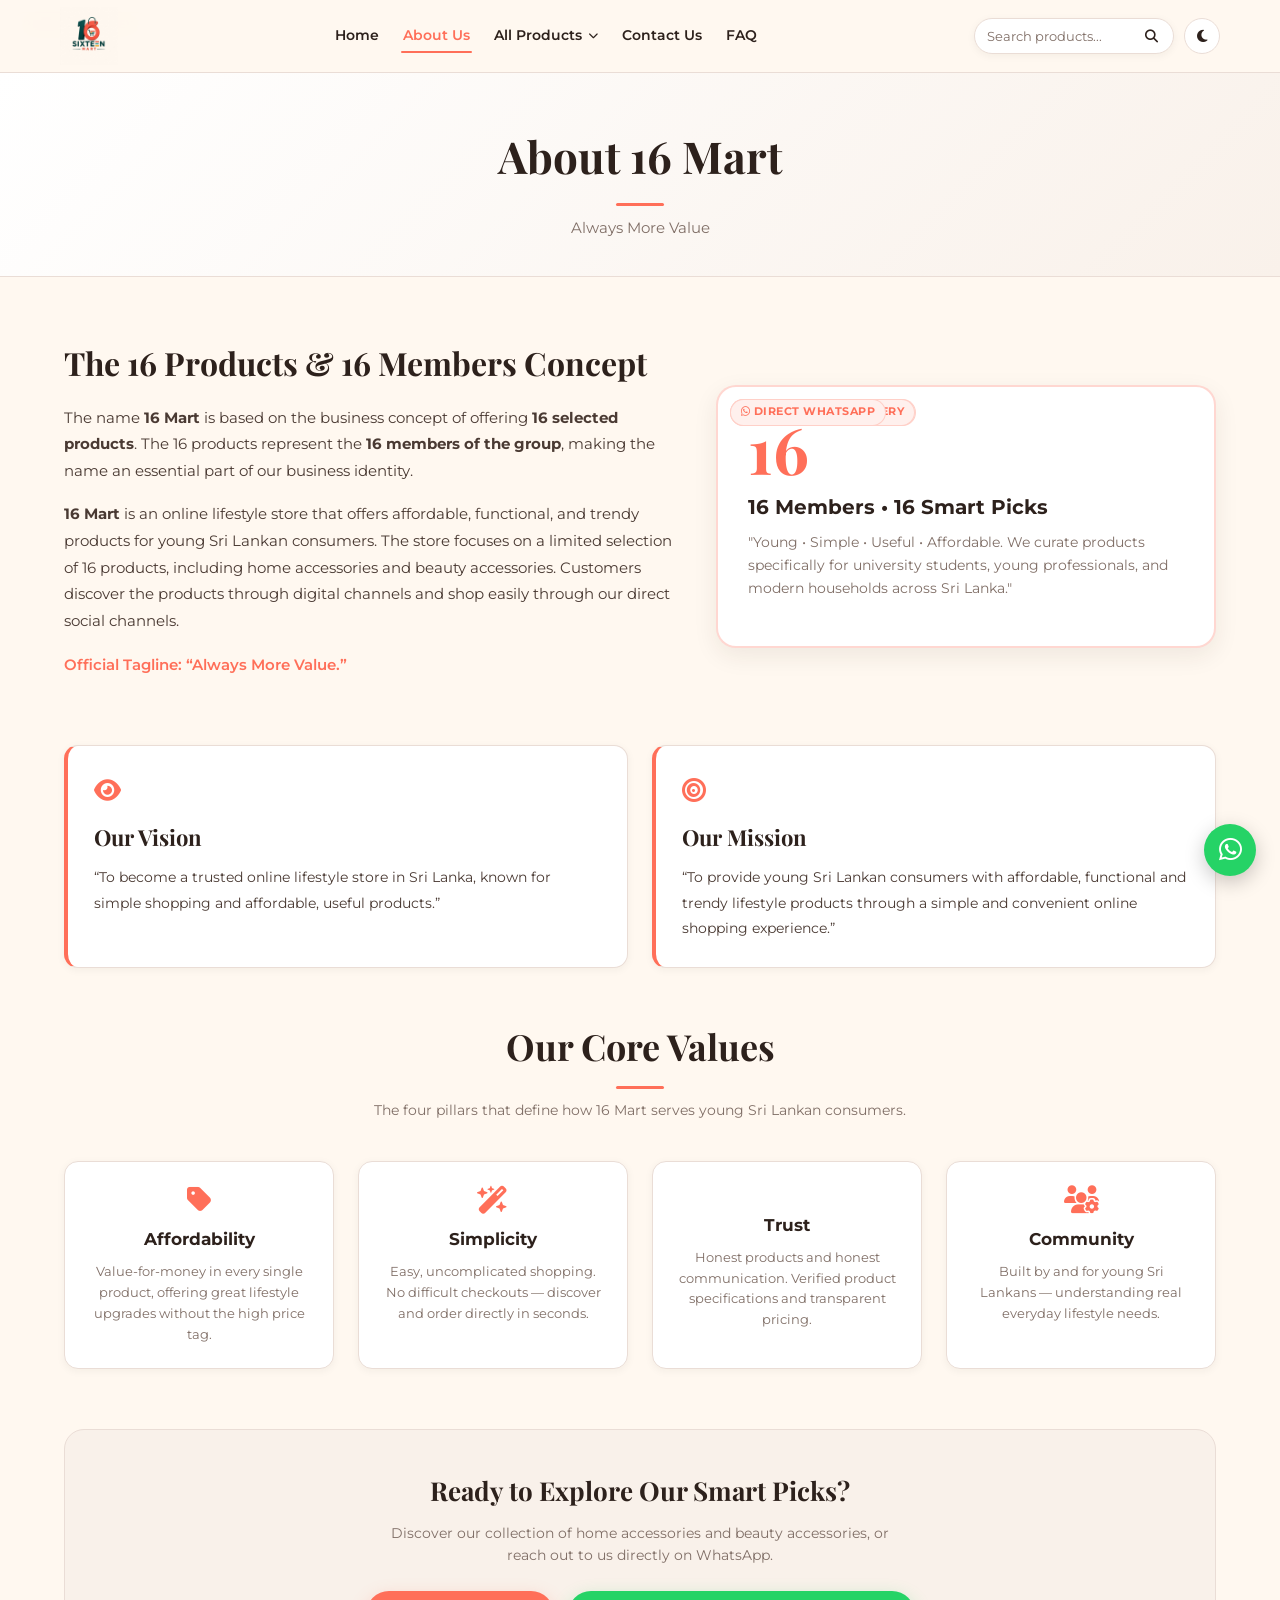
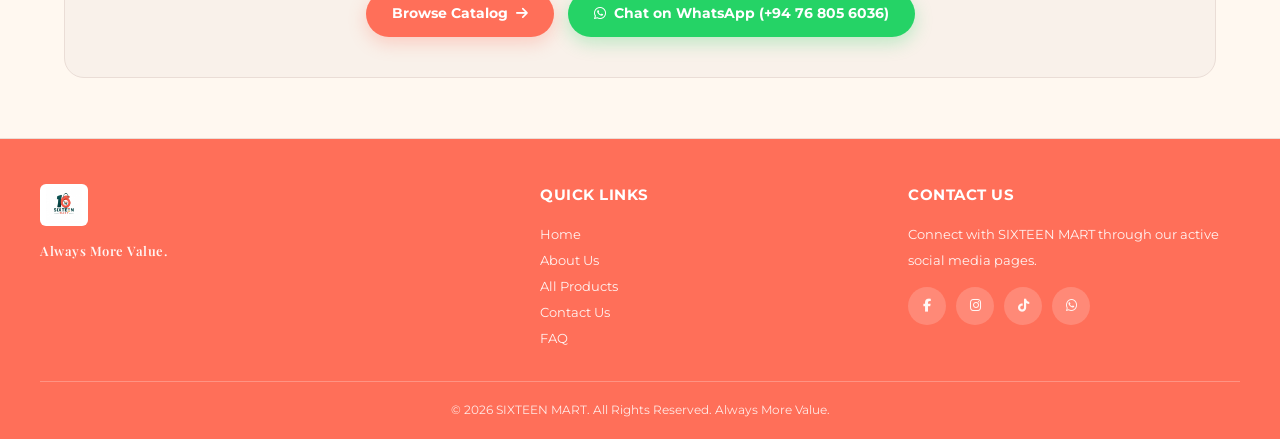
==== about.html @ d2ed4a70 "Add files via upload" ====
<!DOCTYPE html>
<html lang="en">

<head>
    <meta charset="UTF-8">
    <meta name="viewport" content="width=device-width, initial-scale=1.0, viewport-fit=cover">
    <title>About Us — SIXTEEN MART | Always More Value</title>
    <meta name="description" content="16 Mart is based on offering 16 selected products representing the 16 members of our group. Discover our vision, mission, and core values.">

    <!-- Anti-FOUC Theme Pre-loader: Strictly Defaults to Daylight (Light) Theme -->
    <script>
        (function() {
            var saved = localStorage.getItem('sixteen_mart_theme');
            if (saved === 'dark') {
                document.documentElement.setAttribute('data-theme', 'dark');
            } else {
                document.documentElement.setAttribute('data-theme', 'light');
            }
        })();
    </script>

    <!-- Google Fonts -->
    <link rel="preconnect" href="https://fonts.googleapis.com">
    <link rel="preconnect" href="https://fonts.gstatic.com" crossorigin>
    <link href="https://fonts.googleapis.com/css2?family=Montserrat:wght@400;500;600;700;800&family=Playfair+Display:wght@600;700&family=Poppins:wght@400;500;600;700&display=swap" rel="stylesheet">

    <!-- Font Awesome Icons -->
    <link rel="stylesheet" href="https://cdnjs.cloudflare.com/ajax/libs/font-awesome/6.5.2/css/all.min.css">

    <!-- Modular Stylesheet -->
    <link rel="stylesheet" href="css/styles.css">
</head>

<body>

    <!-- =========================================================
         HEADER & COMPACT NAVIGATION BAR
    ========================================================= -->
    <header>
        <div class="header-container">
            <!-- Brand Logo -->
            <a href="index.html" class="logo-link" aria-label="SIXTEEN MART Home">
                <img src="images/logo.jpeg" alt="SIXTEEN MART Logo" class="logo">
            </a>

            <!-- Mobile Menu Toggle Button -->
            <button class="mobile-menu-btn" id="mobileMenuBtn" aria-label="Open navigation menu" aria-expanded="false" aria-controls="mainNav">
                <i class="fa-solid fa-bars"></i>
            </button>

            <!-- Navigation Links -->
            <nav id="mainNav" aria-label="Main Navigation">
                <a href="index.html" class="nav-link">Home</a>
                <a href="about.html" class="nav-link active" aria-current="page">About Us</a>

                <!-- All Products Dropdown Menu -->
                <div class="dropdown" id="productsDropdown">
                    <a href="products.html" class="nav-link dropdown-toggle" aria-expanded="false" aria-haspopup="true">
                        All Products
                        <span class="dropdown-arrow"><i class="fa-solid fa-chevron-down"></i></span>
                    </a>
                    <div class="dropdown-menu" role="menu">
                        <!-- Home Accessories Submenu -->
                        <div class="category-dropdown" id="homeDropdown">
                            <a href="products.html?category=home" role="menuitem">
                                <span>Home Accessories</span>
                                <span class="category-arrow"><i class="fa-solid fa-chevron-right"></i></span>
                            </a>
                            <div class="product-submenu" role="menu">
                                <a href="products.html?search=Milk+Frother" role="menuitem">Electric Handheld Milk Frother</a>
                                <a href="products.html?search=Thermal+Printer" role="menuitem">Mini Portable Pocket Thermal Printer</a>
                                <a href="products.html?search=Juice+Blender" role="menuitem">Portable Rechargeable Juice Blender</a>
                                <a href="products.html?search=Aroma+Diffuser" role="menuitem">Ultrasonic Aroma Diffuser</a>
                            </div>
                        </div>

                        <!-- Beauty Accessories Submenu -->
                        <div class="category-dropdown" id="beautyDropdown">
                            <a href="products.html?category=beauty" role="menuitem">
                                <span>Beauty Accessories</span>
                                <span class="category-arrow"><i class="fa-solid fa-chevron-right"></i></span>
                            </a>
                            <div class="product-submenu" role="menu">
                                <a href="products.html?search=Hot+Air+Styler" role="menuitem">5-in-1 Hot Air Styler</a>
                                <a href="products.html?search=Jade+Roller" role="menuitem">Jade Roller & Gua Sha Set</a>
                                <a href="products.html?search=Spa+Gel+Socks" role="menuitem">Moisturizing Pink Spa Gel Socks</a>
                                <a href="products.html?search=Face+Vacuum" role="menuitem">Face Vacuum Pore Cleanser</a>
                                <a href="products.html?search=Derma+Roller" role="menuitem">Derma Roller Micro-Needle</a>
                            </div>
                        </div>
                    </div>
                </div>

                <a href="contact.html" class="nav-link">Contact Us</a>
                <a href="faq.html" class="nav-link">FAQ</a>
            </nav>

            <!-- Header Actions: Search & Day/Night Theme Switcher -->
            <div class="header-actions">
                <div class="search-box" role="search">
                    <input type="text" id="globalSearchInput" placeholder="Search products..." autocomplete="off" aria-label="Search products">
                    <button type="button" class="search-btn" aria-label="Submit search">
                        <i class="fa-solid fa-magnifying-glass"></i>
                    </button>
                </div>

                <button type="button" class="theme-toggle-btn" id="themeToggle" aria-label="Switch theme" title="Toggle Light / Dark mode">
                    <i class="fa-solid fa-moon"></i>
                </button>
            </div>
        </div>
    </header>

    <main>
        <!-- =========================================================
             PAGE HERO
        ========================================================= -->
        <section class="page-hero">
            <h1>About 16 Mart</h1>
            <p>Always More Value</p>
        </section>

        <!-- =========================================================
             BRAND OVERVIEW (FROM BRAND GUIDELINES)
        ========================================================= -->
        <section class="section">
            <div class="about-story-section">
                <div class="about-story-text">
                    <span class="product-badge" style="margin-bottom: 12px; display: inline-block;">Brand Overview</span>
                    <h2>The 16 Products & 16 Members Concept</h2>
                    <p>
                        The name <strong>16 Mart</strong> is based on the business concept of offering <strong>16 selected products</strong>. The 16 products represent the <strong>16 members of the group</strong>, making the name an essential part of our business identity.
                    </p>
                    <p>
                        <strong>16 Mart</strong> is an online lifestyle store that offers affordable, functional, and trendy products for young Sri Lankan consumers. The store focuses on a limited selection of 16 products, including home accessories and beauty accessories. Customers discover the products through digital channels and shop easily through our direct social channels.
                    </p>
                    <p style="font-size: 15px; font-weight: 600; color: var(--coral);">
                        Official Tagline: “Always More Value.”
                    </p>
                </div>

                <div class="about-story-card">
                    <div class="about-number-badge">16</div>
                    <h3 style="font-size: 20px; color: var(--dark-brown); margin-bottom: 8px;">16 Members • 16 Smart Picks</h3>
                    <p style="font-size: 13.5px; color: var(--muted); line-height: 1.7; margin-bottom: 16px;">
                        "Young • Simple • Useful • Affordable. We curate products specifically for university students, young professionals, and modern households across Sri Lanka."
                    </p>
                    <div style="display: flex; gap: 10px; flex-wrap: wrap;">
                        <span class="product-badge"><i class="fa-solid fa-check"></i> 16 Selected Products</span>
                        <span class="product-badge"><i class="fa-solid fa-truck-fast"></i> Islandwide Delivery</span>
                        <span class="product-badge"><i class="fa-brands fa-whatsapp"></i> Direct WhatsApp</span>
                    </div>
                </div>
            </div>

            <!-- =========================================================
                 VISION & MISSION (VERBATIM FROM BRAND GUIDELINES)
            ========================================================= -->
            <div style="display: grid; grid-template-columns: 1fr 1fr; gap: 24px; margin: 40px 0;">
                <div style="background: var(--white); border: 1px solid var(--border); border-left: 4px solid var(--coral); border-radius: var(--radius-md); padding: 26px; box-shadow: var(--shadow-sm);">
                    <div style="font-size: 24px; color: var(--coral); margin-bottom: 10px;"><i class="fa-solid fa-eye"></i></div>
                    <h3 style="font-family: 'Playfair Display', serif; font-size: 22px; color: var(--dark-brown); margin-bottom: 10px;">Our Vision</h3>
                    <p style="font-size: 14px; line-height: 1.8; color: var(--text);">
                        “To become a trusted online lifestyle store in Sri Lanka, known for simple shopping and affordable, useful products.”
                    </p>
                </div>

                <div style="background: var(--white); border: 1px solid var(--border); border-left: 4px solid var(--coral); border-radius: var(--radius-md); padding: 26px; box-shadow: var(--shadow-sm);">
                    <div style="font-size: 24px; color: var(--coral); margin-bottom: 10px;"><i class="fa-solid fa-bullseye"></i></div>
                    <h3 style="font-family: 'Playfair Display', serif; font-size: 22px; color: var(--dark-brown); margin-bottom: 10px;">Our Mission</h3>
                    <p style="font-size: 14px; line-height: 1.8; color: var(--text);">
                        “To provide young Sri Lankan consumers with affordable, functional and trendy lifestyle products through a simple and convenient online shopping experience.”
                    </p>
                </div>
            </div>

            <!-- =========================================================
                 CORE VALUES (EXACT 4 CORE VALUES FROM BRAND GUIDELINES)
            ========================================================= -->
            <div class="section-title" style="margin-top: 50px;">
                <h2>Our Core Values</h2>
                <p>The four pillars that define how 16 Mart serves young Sri Lankan consumers.</p>
            </div>

            <div class="about-values-grid" style="grid-template-columns: repeat(4, 1fr);">
                <!-- Core Value 1: Affordability -->
                <div class="about-value-card">
                    <i class="fa-solid fa-tag"></i>
                    <h3>Affordability</h3>
                    <p>Value-for-money in every single product, offering great lifestyle upgrades without the high price tag.</p>
                </div>

                <!-- Core Value 2: Simplicity -->
                <div class="about-value-card">
                    <i class="fa-solid fa-wand-magic-sparkles"></i>
                    <h3>Simplicity</h3>
                    <p>Easy, uncomplicated shopping. No difficult checkouts — discover and order directly in seconds.</p>
                </div>

                <!-- Core Value 3: Trust -->
                <div class="about-value-card">
                    <i class="fa-solid fa-shield-check"></i>
                    <h3>Trust</h3>
                    <p>Honest products and honest communication. Verified product specifications and transparent pricing.</p>
                </div>

                <!-- Core Value 4: Community -->
                <div class="about-value-card">
                    <i class="fa-solid fa-users-gear"></i>
                    <h3>Community</h3>
                    <p>Built by and for young Sri Lankans — understanding real everyday lifestyle needs.</p>
                </div>
            </div>

            <!-- CTA Box -->
            <div style="text-align: center; margin-top: 60px; padding: 40px 24px; background: var(--surface-alt); border: 1px solid var(--border); border-radius: var(--radius-lg);">
                <h3 style="font-family: 'Playfair Display', serif; font-size: 26px; color: var(--dark-brown); margin-bottom: 10px;">Ready to Explore Our Smart Picks?</h3>
                <p style="color: var(--muted); font-size: 14px; max-width: 520px; margin: 0 auto 24px;">Discover our collection of home accessories and beauty accessories, or reach out to us directly on WhatsApp.</p>
                <div style="display: flex; gap: 14px; justify-content: center; flex-wrap: wrap;">
                    <a href="products.html" class="btn">
                        <span>Browse Catalog</span>
                        <i class="fa-solid fa-arrow-right"></i>
                    </a>
                    <a href="https://wa.me/94768056036?text=Hi%20SIXTEEN%20MART,%20I%20would%20like%20to%20know%20more%20about%20your%20store." class="btn btn-whatsapp" target="_blank" rel="noopener noreferrer">
                        <i class="fa-brands fa-whatsapp"></i>
                        <span>Chat on WhatsApp (+94 76 805 6036)</span>
                    </a>
                </div>
            </div>
        </section>
    </main>

    <!-- =========================================================
         FOOTER
    ========================================================= -->
    <footer>
        <div class="footer-container">
            <!-- Brand Column -->
            <div class="footer-column">
                <img src="images/logo.jpeg" alt="SIXTEEN MART Logo" class="footer-logo">
                <p class="footer-tagline">Always More Value.</p>
            </div>

            <!-- Quick Links Column -->
            <div class="footer-column">
                <h3>Quick Links</h3>
                <p><a href="index.html">Home</a></p>
                <p><a href="about.html">About Us</a></p>
                <p><a href="products.html">All Products</a></p>
                <p><a href="contact.html">Contact Us</a></p>
                <p><a href="faq.html">FAQ</a></p>
            </div>

            <!-- Contact & Social Column -->
            <div class="footer-column">
                <h3>Contact Us</h3>
                <p class="contact-description">Connect with SIXTEEN MART through our active social media pages.</p>
                <div class="social-links">
                    <a href="https://www.facebook.com/share/1FCNRuqKVa/?mibextid=wwXIfr" class="social-link facebook" target="_blank" rel="noopener noreferrer" aria-label="Facebook" title="Facebook">
                        <i class="fa-brands fa-facebook-f"></i>
                    </a>
                    <a href="https://www.instagram.com/_16.mart_onlinestore?stkn=MWQ0cXRsaTF0YXIxNw==" class="social-link instagram" target="_blank" rel="noopener noreferrer" aria-label="Instagram" title="Instagram">
                        <i class="fa-brands fa-instagram"></i>
                    </a>
                    <a href="https://www.tiktok.com/@sixteenmart1?_r=1&_t=ZS-99h4W7jognR" class="social-link tiktok" target="_blank" rel="noopener noreferrer" aria-label="TikTok" title="TikTok">
                        <i class="fa-brands fa-tiktok"></i>
                    </a>
                    <a href="https://wa.me/94768056036?text=Hi%20SIXTEEN%20MART,%20I%20have%20an%20inquiry." class="social-link whatsapp" target="_blank" rel="noopener noreferrer" aria-label="WhatsApp (+94 76 805 6036)" title="WhatsApp">
                        <i class="fa-brands fa-whatsapp"></i>
                    </a>
                </div>
            </div>
        </div>

        <div class="footer-bottom">
            &copy; 2026 SIXTEEN MART. All Rights Reserved. Always More Value.
        </div>
    </footer>

    <!-- Floating WhatsApp Action Button -->
    <a href="https://wa.me/94768056036?text=Hi%20SIXTEEN%20MART,%20I%20have%20a%20question." class="whatsapp-float" target="_blank" rel="noopener noreferrer" aria-label="Chat on WhatsApp (+94 76 805 6036)" title="Chat on WhatsApp">
        <i class="fa-brands fa-whatsapp"></i>
    </a>

    <!-- JavaScript Dependencies -->
    <script src="js/theme.js"></script>
    <script src="js/products-data.js"></script>
    <script src="js/modal.js"></script>
    <script src="js/main.js"></script>
</body>

</html>
---- css/styles.css ----
/* =========================================================
   SIXTEEN MART — Modern E-Commerce Stylesheet
   Color Palette: Coral (#FF6F59), Warm Ivory (#FFF8F0), Dark Brown (#2D211C)
   Typography: Montserrat, Playfair Display, Poppins
========================================================= */

/* =========================================================
   CSS VARIABLES & THEMES (ORIGINAL 16 MART PALETTE)
   Coral #FF6F59 • Warm Ivory #FFF8F0 • Dark Brown #2D211C
========================================================= */
:root {
    --coral: #FF6F59;
    --coral-hover: #ef5c47;
    --coral-active: #d94b37;
    --coral-subtle: rgba(255, 111, 89, 0.12);
    --soft-coral: #FFE2DB;
    --warm-ivory: #FFF8F0;
    --dark-brown: #2D211C;
    --text: #4A3A33;
    --muted: #806F67;
    --white: #FFFFFF;
    --border: #EADDD6;
    --card-bg: #FFFFFF;
    --card-border: rgba(255, 111, 89, 0.28);
    --card-hover-border: rgba(255, 111, 89, 0.65);
    --header-bg: rgba(255, 248, 240, 0.97);
    --footer-bg: #FF6F59;
    --footer-text: #FFFFFF;
    --surface-alt: #F9F1EA;
    --shadow-sm: 0 2px 8px rgba(45, 33, 28, 0.05);
    --shadow-md: 0 8px 24px rgba(45, 33, 28, 0.08);
    --shadow-lg: 0 16px 36px rgba(45, 33, 28, 0.13);
    --modal-overlay: rgba(25, 18, 15, 0.68);
    --modal-bg: #FFFDFB;
    --badge-bg: #FFF0ED;
    --star-gold: #FFA41C;
    --success: #25D366;
    --radius-sm: 8px;
    --radius-md: 14px;
    --radius-lg: 20px;
    --radius-full: 9999px;
    --header-height: 72px;
    --transition: all 0.25s cubic-bezier(0.16, 1, 0.3, 1);
}

[data-theme="dark"] {
    --warm-ivory: #16110E;
    --dark-brown: #F6EDE8;
    --text: #D8CCC5;
    --muted: #A3938B;
    --soft-coral: #361F1A;
    --coral-subtle: rgba(255, 111, 89, 0.18);
    --white: #221A16;
    --border: #3A2C25;
    --card-bg: #1F1713;
    --card-border: rgba(255, 111, 89, 0.3);
    --card-hover-border: rgba(255, 111, 89, 0.7);
    --header-bg: rgba(22, 17, 14, 0.97);
    --footer-bg: #1C130F;
    --footer-text: #F6EDE8;
    --surface-alt: #291E19;
    --shadow-sm: 0 2px 8px rgba(0, 0, 0, 0.35);
    --shadow-md: 0 8px 24px rgba(0, 0, 0, 0.45);
    --shadow-lg: 0 16px 36px rgba(0, 0, 0, 0.6);
    --modal-overlay: rgba(0, 0, 0, 0.82);
    --modal-bg: #201713;
    --badge-bg: #38211B;
}

/* =========================================================
   RESET & BASE STYLES
========================================================= */
* {
    margin: 0;
    padding: 0;
    box-sizing: border-box;
}

html {
    scroll-behavior: smooth;
    scroll-padding-top: 75px;
}

body {
    font-family: 'Montserrat', -apple-system, BlinkMacSystemFont, 'Segoe UI', Roboto, sans-serif;
    background: var(--warm-ivory);
    color: var(--text);
    overflow-x: hidden;
    width: 100%;
    min-height: 100vh;
    display: flex;
    flex-direction: column;
    transition: background-color 0.3s ease, color 0.3s ease;
    line-height: 1.6;
}

main {
    flex: 1 0 auto;
}

button, input, select, textarea {
    font-family: inherit;
    color: inherit;
}

img {
    max-width: 100%;
    height: auto;
    display: block;
}

a, button {
    -webkit-tap-highlight-color: transparent;
}

a {
    color: inherit;
    text-decoration: none;
}

/* =========================================================
   HEADER & NAVIGATION (COMPACT & PROPORTIONAL)
========================================================= */
header {
    position: sticky;
    top: 0;
    z-index: 1000;
    background: var(--header-bg);
    border-bottom: 1px solid var(--border);
    backdrop-filter: blur(12px);
    -webkit-backdrop-filter: blur(12px);
    transition: background-color 0.3s ease, border-color 0.3s ease, box-shadow 0.3s ease;
}

header.scrolled {
    box-shadow: var(--shadow-sm);
}

.header-container {
    max-width: 1200px;
    margin: 0 auto;
    min-height: var(--header-height);
    padding: 6px 20px;
    display: flex;
    align-items: center;
    justify-content: space-between;
    gap: 18px;
}

/* Brand Logo (Proportionally Resized) */
.logo-link {
    display: flex;
    align-items: center;
    flex-shrink: 0;
    text-decoration: none;
}

.logo {
    height: 58px;
    width: auto;
    max-width: 165px;
    max-height: 58px;
    display: block;
    object-fit: contain;
    object-position: left center;
    cursor: pointer;
    background: transparent;
    mix-blend-mode: multiply;
    transition: transform 0.2s ease, opacity 0.2s ease;
}

[data-theme="dark"] .logo {
    mix-blend-mode: normal;
    background: #FFFFFF;
    padding: 3px 6px;
    border-radius: 8px;
    box-shadow: 0 0 12px rgba(255, 255, 255, 0.15);
}

.logo-link:hover .logo {
    transform: scale(1.03);
}

/* Main Navigation */
nav {
    display: flex;
    align-items: center;
    justify-content: center;
    gap: 20px;
}

.nav-link {
    text-decoration: none;
    color: var(--dark-brown);
    font-size: 13.5px;
    font-weight: 600;
    cursor: pointer;
    transition: color 0.2s ease;
    white-space: nowrap;
    position: relative;
    padding: 6px 2px;
}

.nav-link:hover,
.nav-link.active {
    color: var(--coral);
}

.nav-link.active::after {
    content: "";
    position: absolute;
    bottom: 0;
    left: 0;
    width: 100%;
    height: 2px;
    background: var(--coral);
    border-radius: 2px;
}

/* Dropdown */
.dropdown {
    position: relative;
    display: flex;
    align-items: center;
}

.dropdown > .nav-link {
    display: flex;
    align-items: center;
    gap: 6px;
}

.dropdown-arrow {
    font-size: 10px;
    transition: transform 0.25s ease;
}

.dropdown:hover .dropdown-arrow,
.dropdown.open .dropdown-arrow {
    transform: rotate(180deg);
}

.dropdown-menu {
    position: absolute;
    top: calc(100% + 8px);
    left: 0;
    min-width: 230px;
    background: var(--white);
    border: 1px solid var(--border);
    border-radius: var(--radius-md);
    padding: 6px;
    box-shadow: var(--shadow-lg);
    opacity: 0;
    visibility: hidden;
    transform: translateY(6px);
    transition: all 0.22s ease;
    z-index: 1100;
}

.dropdown:hover .dropdown-menu,
.dropdown:focus-within .dropdown-menu {
    opacity: 1;
    visibility: visible;
    transform: translateY(0);
}

.category-dropdown {
    position: relative;
}

.category-dropdown > a {
    display: flex;
    align-items: center;
    justify-content: space-between;
    padding: 8px 12px;
    border-radius: var(--radius-sm);
    font-size: 13px;
    font-weight: 600;
    color: var(--dark-brown);
    transition: all 0.2s ease;
}

.category-dropdown > a:hover {
    background: var(--soft-coral);
    color: var(--coral);
}

.category-arrow {
    font-size: 9px;
    margin-left: 10px;
    transition: transform 0.25s ease;
}

.category-dropdown:hover .category-arrow {
    transform: translateX(3px);
}

.product-submenu {
    position: absolute;
    left: calc(100% + 6px);
    top: 0;
    min-width: 250px;
    background: var(--white);
    border: 1px solid var(--border);
    border-radius: var(--radius-md);
    padding: 6px;
    box-shadow: var(--shadow-lg);
    opacity: 0;
    visibility: hidden;
    transform: translateX(-4px);
    transition: all 0.2s ease;
    z-index: 1200;
}

.category-dropdown:hover .product-submenu {
    opacity: 1;
    visibility: visible;
    transform: translateX(0);
}

.product-submenu a {
    display: block;
    padding: 7px 10px;
    border-radius: var(--radius-sm);
    font-size: 12px;
    color: var(--dark-brown);
    line-height: 1.4;
    transition: all 0.2s ease;
}

.product-submenu a:hover {
    background: var(--soft-coral);
    color: var(--coral);
}

/* Header Right Actions (Search & Theme Toggle) */
.header-actions {
    display: flex;
    align-items: center;
    gap: 10px;
}

.search-box {
    width: 200px;
    height: 36px;
    display: flex;
    align-items: center;
    background: var(--white);
    border: 1px solid var(--border);
    border-radius: var(--radius-full);
    padding: 0 8px 0 12px;
    box-shadow: var(--shadow-sm);
    transition: border-color 0.2s, box-shadow 0.2s, width 0.25s ease;
}

.search-box:focus-within {
    border-color: var(--coral);
    box-shadow: 0 0 0 3px var(--coral-subtle);
    width: 230px;
}

.search-box input {
    width: 100%;
    min-width: 0;
    border: none;
    outline: none;
    background: transparent;
    font-size: 12.5px;
    color: var(--dark-brown);
}

.search-box input::placeholder {
    color: var(--muted);
}

.search-btn {
    width: 28px;
    height: 28px;
    flex-shrink: 0;
    border: none;
    background: transparent;
    cursor: pointer;
    font-size: 13px;
    display: flex;
    align-items: center;
    justify-content: center;
    color: var(--dark-brown);
    border-radius: 50%;
    transition: background 0.2s ease, color 0.2s ease;
}

.search-btn:hover {
    background: var(--soft-coral);
    color: var(--coral);
}

/* Theme Toggle Button */
.theme-toggle-btn {
    width: 36px;
    height: 36px;
    border-radius: var(--radius-full);
    border: 1px solid var(--border);
    background: var(--white);
    color: var(--dark-brown);
    cursor: pointer;
    display: flex;
    align-items: center;
    justify-content: center;
    font-size: 14px;
    transition: all 0.25s ease;
    flex-shrink: 0;
}

.theme-toggle-btn:hover {
    border-color: var(--coral);
    color: var(--coral);
    background: var(--soft-coral);
    transform: rotate(15deg);
}

/* Mobile Menu Toggle Button */
.mobile-menu-btn {
    display: none;
    width: 38px;
    height: 38px;
    border: 1px solid var(--border);
    border-radius: var(--radius-sm);
    background: var(--white);
    color: var(--dark-brown);
    cursor: pointer;
    font-size: 18px;
    align-items: center;
    justify-content: center;
    flex-shrink: 0;
    transition: all 0.2s ease;
}

.mobile-menu-btn:hover {
    border-color: var(--coral);
    color: var(--coral);
}

/* =========================================================
   COMMON HERO & BREADCRUMBS
========================================================= */
/* =========================================================
   HERO FULL-BLEED SLIDER (REFERENCE PATTERN)
========================================================= */
.hero {
    position: relative;
    width: 100%;
    overflow: hidden;
    background: var(--dark-brown);
}

@media (min-width: 641px) {
    .hero {
        container-type: inline-size;
        width: min(100%, 1000px);
        height: auto;
        aspect-ratio: 1000 / 430;
        margin: 24px auto 0;
        border-radius: 16px;
        overflow: hidden;
    }
    .hero-slider {
        position: absolute;
        inset: 0;
        width: auto;
        height: auto;
    }
}

@media (max-width: 640px) {
    .hero {
        width: 100%;
        height: auto;
        aspect-ratio: 1000 / 430;
        border-radius: 0;
        margin: 0;
    }
    .hero-slider {
        position: relative;
        width: 100%;
        height: 100%;
    }
}

.hero-slider {
    position: relative;
    width: 100%;
    height: 100%;
    overflow: hidden;
    user-select: none;
    -webkit-user-select: none;
    -webkit-touch-callout: none;
    touch-action: pan-y;
    cursor: grab;
}

.hero-slider:active {
    cursor: grabbing;
}

.hero-slide {
    position: absolute;
    inset: 0;
    width: 100%;
    height: 100%;
    opacity: 0;
    visibility: hidden;
    transform: translateX(100%);
    transition: opacity 0.45s ease, transform 0.6s cubic-bezier(0.22, 0.8, 0.25, 1);
    pointer-events: none;
}

.hero-slide.active {
    opacity: 1;
    visibility: visible;
    transform: translateX(0);
    pointer-events: auto;
    z-index: 2;
}

.hero-slide.to-left {
    transform: translateX(-100%);
    opacity: 0;
    visibility: hidden;
    transition: transform 0.6s cubic-bezier(0.22, 0.8, 0.25, 1), opacity 0.45s ease;
}

.hero-slide.to-right {
    transform: translateX(100%);
    opacity: 0;
    visibility: hidden;
    transition: transform 0.6s cubic-bezier(0.22, 0.8, 0.25, 1), opacity 0.45s ease;
}

.hero-slide.from-left {
    transform: translateX(-100%);
    visibility: visible;
    transition: none;
}

.hero-slide.from-right {
    transform: translateX(100%);
    visibility: visible;
    transition: none;
}

.hero-art {
    width: 100%;
    height: 100%;
    position: relative;
}

.hero-art img {
    width: 100%;
    height: 100%;
    object-fit: cover;
    object-position: center;
    display: block;
    -webkit-user-drag: none;
    user-select: none;
}

/* Invisible clickable shop hotspot overlay linking to the product/catalog */
.hero-shop-hotspot {
    position: absolute;
    inset: 0;
    width: 100%;
    height: 100%;
    z-index: 5;
    cursor: pointer;
    text-decoration: none;
    display: block;
    background: transparent;
}

/* Hero prev / next arrow buttons */
.hero-arrow {
    position: absolute;
    top: 50%;
    transform: translateY(-50%);
    z-index: 10;
    width: 44px;
    height: 44px;
    border: none;
    border-radius: 50%;
    background: rgba(255, 255, 255, 0.88);
    color: var(--dark-brown);
    cursor: pointer;
    display: flex;
    align-items: center;
    justify-content: center;
    font-size: 15px;
    box-shadow: 0 4px 14px rgba(45, 33, 28, 0.16);
    transition: all 0.25s ease;
}

.hero-arrow:hover {
    background: #FFFFFF;
    color: var(--coral);
    transform: translateY(-50%) scale(1.08);
}

.hero-arrow.prev { left: 16px; }
.hero-arrow.next { right: 16px; }

@media (max-width: 640px) {
    .hero-arrow {
        width: 34px;
        height: 34px;
        font-size: 12px;
    }
    .hero-arrow.prev { left: 8px; }
    .hero-arrow.next { right: 8px; }
}

/* Hero pagination dots */
.hero-dots {
    position: absolute;
    left: 50%;
    bottom: 14px;
    transform: translateX(-50%);
    z-index: 10;
    display: flex;
    align-items: center;
    gap: 8px;
    padding: 4px 10px;
    border-radius: 999px;
    background: rgba(45, 33, 28, 0.35);
    backdrop-filter: blur(4px);
    -webkit-backdrop-filter: blur(4px);
}

.hero-dot {
    width: 8px;
    height: 8px;
    padding: 0;
    border: none;
    border-radius: 50%;
    background: rgba(255, 255, 255, 0.6);
    cursor: pointer;
    transition: all 0.3s ease;
}

.hero-dot.active {
    width: 22px;
    border-radius: 10px;
    background: #FFFFFF;
}


.page-hero {
    background: linear-gradient(135deg, var(--white) 0%, var(--surface-alt) 100%);
    border-bottom: 1px solid var(--border);
    padding: 48px 24px 36px;
    text-align: center;
}

.page-hero h1 {
    font-family: 'Playfair Display', serif;
    font-size: clamp(32px, 4vw, 44px);
    color: var(--dark-brown);
    margin-bottom: 10px;
}

.page-hero h1::after {
    content: "";
    display: block;
    width: 48px;
    height: 3px;
    background: var(--coral);
    border-radius: 4px;
    margin: 12px auto 0;
}

.page-hero p {
    color: var(--muted);
    font-size: 15px;
    max-width: 600px;
    margin: 0 auto;
}

/* =========================================================
   BUTTONS
========================================================= */
.btn {
    display: inline-flex;
    align-items: center;
    justify-content: center;
    gap: 8px;
    padding: 12px 26px;
    min-height: 46px;
    border-radius: var(--radius-full);
    background: var(--coral);
    color: #FFFFFF;
    text-decoration: none;
    font-weight: 700;
    font-size: 13.5px;
    border: none;
    cursor: pointer;
    transition: var(--transition);
    box-shadow: 0 6px 18px rgba(255, 111, 89, 0.28);
}

.btn:hover {
    transform: translateY(-2px);
    background: var(--coral-hover);
    box-shadow: 0 8px 22px rgba(255, 111, 89, 0.38);
    color: #FFFFFF;
}

.btn-secondary {
    background: var(--white);
    color: var(--dark-brown);
    border: 1px solid var(--border);
    box-shadow: var(--shadow-sm);
}

.btn-secondary:hover {
    background: var(--soft-coral);
    color: var(--coral);
    border-color: var(--coral);
}

.btn-whatsapp {
    background: #25D366;
    color: #FFFFFF;
    box-shadow: 0 6px 18px rgba(37, 211, 102, 0.28);
}

.btn-whatsapp:hover {
    background: #20bd5a;
    box-shadow: 0 8px 22px rgba(37, 211, 102, 0.38);
    color: #FFFFFF;
}

/* =========================================================
   SECTIONS & TITLES
========================================================= */
.section {
    max-width: 1200px;
    margin: 0 auto;
    padding: 60px 24px;
}

.section-title {
    text-align: center;
    margin-bottom: 40px;
}

.section-title h2 {
    font-family: 'Playfair Display', serif;
    font-size: 36px;
    color: var(--dark-brown);
    margin-bottom: 10px;
}

.section-title h2::after {
    content: "";
    display: block;
    width: 48px;
    height: 3px;
    background: var(--coral);
    border-radius: 4px;
    margin: 10px auto 0;
}

.section-title p {
    color: var(--muted);
    font-size: 14px;
    max-width: 550px;
    margin: 0 auto;
}

/* =========================================================
   CATEGORIES GRID
========================================================= */
.category-grid {
    display: grid;
    grid-template-columns: repeat(2, 1fr);
    gap: 24px;
}

.category-card {
    position: relative;
    height: 280px;
    border-radius: var(--radius-lg);
    overflow: hidden;
    cursor: pointer;
    box-shadow: var(--shadow-md);
    border: 2px solid var(--card-border);
    transition: var(--transition);
    display: block;
    text-decoration: none;
}

.category-card img {
    width: 100%;
    height: 100%;
    object-fit: cover;
    transition: transform 0.6s ease;
}

.category-card:hover {
    transform: translateY(-4px);
    border-color: var(--coral);
    box-shadow: var(--shadow-lg);
}

.category-card:hover img {
    transform: scale(1.05);
}

.category-overlay {
    position: absolute;
    inset: 0;
    display: flex;
    flex-direction: column;
    justify-content: flex-end;
    padding: 24px;
    background: linear-gradient(
        transparent 30%,
        rgba(30, 20, 16, 0.85) 100%
    );
    color: #FFFFFF;
}

.category-overlay h3 {
    font-family: 'Playfair Display', serif;
    font-size: 28px;
    margin-bottom: 6px;
}

.category-overlay p {
    font-size: 13px;
    color: rgba(255, 255, 255, 0.9);
}

/* =========================================================
   PRODUCT CARDS & GRID
========================================================= */
.products-section {
    background: var(--white);
    max-width: none;
    padding-left: max(24px, calc((100% - 1160px) / 2));
    padding-right: max(24px, calc((100% - 1160px) / 2));
    border-top: 1px solid var(--border);
    border-bottom: 1px solid var(--border);
}

/* Filter Bar in Products Page */
.catalog-toolbar {
    display: flex;
    align-items: center;
    justify-content: space-between;
    flex-wrap: wrap;
    gap: 16px;
    margin-bottom: 30px;
    padding: 14px 20px;
    background: var(--surface-alt);
    border: 1px solid var(--border);
    border-radius: var(--radius-md);
}

.filter-tabs {
    display: flex;
    align-items: center;
    gap: 8px;
    flex-wrap: wrap;
}

.filter-tab {
    padding: 8px 18px;
    border-radius: var(--radius-full);
    border: 1px solid var(--border);
    background: var(--white);
    color: var(--dark-brown);
    font-size: 13px;
    font-weight: 600;
    cursor: pointer;
    transition: var(--transition);
}

.filter-tab:hover,
.filter-tab.active {
    background: var(--coral);
    color: #FFFFFF;
    border-color: var(--coral);
}

.sort-select-wrapper {
    display: flex;
    align-items: center;
    gap: 8px;
    font-size: 13px;
    font-weight: 600;
    color: var(--muted);
}

.sort-select {
    padding: 8px 14px;
    border-radius: var(--radius-sm);
    border: 1px solid var(--border);
    background: var(--white);
    font-size: 12.5px;
    cursor: pointer;
    outline: none;
    color: var(--dark-brown);
}

.sort-select:focus {
    border-color: var(--coral);
}

/* Product Grid */
.product-grid {
    display: grid;
    grid-template-columns: repeat(3, 1fr);
    gap: 24px;
}

.product-card {
    background: var(--card-bg);
    border: 2px solid var(--card-border);
    border-radius: var(--radius-md);
    overflow: hidden;
    transition: var(--transition);
    display: flex;
    flex-direction: column;
    position: relative;
    cursor: pointer;
    box-shadow: var(--shadow-sm);
}

.product-card:hover {
    transform: translateY(-5px);
    border-color: var(--card-hover-border);
    box-shadow: 0 12px 28px rgba(255, 111, 89, 0.16);
}

.product-badge {
    position: absolute;
    top: 12px;
    left: 12px;
    background: var(--badge-bg);
    color: var(--coral);
    font-size: 10.5px;
    font-weight: 700;
    padding: 4px 10px;
    border-radius: var(--radius-full);
    z-index: 2;
    border: 1px solid rgba(255, 111, 89, 0.25);
    text-transform: uppercase;
    letter-spacing: 0.5px;
}

.product-quick-view-badge {
    position: absolute;
    top: 12px;
    right: 12px;
    background: rgba(45, 33, 28, 0.75);
    color: #FFFFFF;
    font-size: 11px;
    font-weight: 600;
    padding: 4px 9px;
    border-radius: var(--radius-full);
    z-index: 2;
    opacity: 0;
    transform: translateY(-4px);
    transition: all 0.2s ease;
    backdrop-filter: blur(4px);
}

.product-card:hover .product-quick-view-badge {
    opacity: 1;
    transform: translateY(0);
}

.product-image-container {
    height: 240px;
    background: #FFFDFB;
    overflow: hidden;
    display: flex;
    align-items: center;
    justify-content: center;
    position: relative;
    border-bottom: 1px solid var(--border);
}

[data-theme="dark"] .product-image-container {
    background: #1B1310;
}

.product-img {
    width: 100%;
    height: 100%;
    object-fit: contain;
    padding: 16px;
    transition: transform 0.4s ease;
}

.product-card:hover .product-img {
    transform: scale(1.05);
}

.product-info {
    padding: 16px;
    display: flex;
    flex-direction: column;
    flex: 1;
}

.product-rating {
    display: flex;
    align-items: center;
    gap: 5px;
    font-size: 11.5px;
    color: var(--muted);
    margin-bottom: 6px;
}

.product-rating .stars {
    color: var(--star-gold);
}

.product-info h3 {
    font-size: 14.5px;
    font-weight: 600;
    line-height: 1.4;
    color: var(--dark-brown);
    margin-bottom: 8px;
    overflow-wrap: anywhere;
}

.product-description {
    font-size: 12px;
    line-height: 1.55;
    color: var(--muted);
    margin-bottom: 14px;
    display: -webkit-box;
    -webkit-line-clamp: 2;
    -webkit-box-orient: vertical;
    overflow: hidden;
}

.product-bottom {
    margin-top: auto;
    display: flex;
    align-items: center;
    justify-content: space-between;
    gap: 8px;
}

.price {
    font-weight: 800;
    color: var(--coral);
    font-size: 17px;
    white-space: nowrap;
}

.order-btn {
    background: var(--coral);
    color: #FFFFFF;
    border: none;
    border-radius: var(--radius-full);
    padding: 8px 16px;
    font-size: 11.5px;
    font-weight: 700;
    cursor: pointer;
    text-decoration: none;
    white-space: nowrap;
    display: inline-flex;
    align-items: center;
    justify-content: center;
    gap: 6px;
    min-height: 36px;
    transition: var(--transition);
}

.order-btn:hover {
    background: var(--coral-hover);
    transform: translateY(-1px);
    color: #FFFFFF;
}

.no-results {
    display: none;
    text-align: center;
    padding: 50px 20px;
    color: var(--muted);
    grid-column: 1 / -1;
}

.no-results h3 {
    font-family: 'Playfair Display', serif;
    font-size: 26px;
    color: var(--dark-brown);
    margin-bottom: 8px;
}

/* =========================================================
   PRODUCT QUICK-VIEW MODAL (DARAZ / AMAZON STYLE)
========================================================= */
body.modal-open {
    overflow: hidden !important;
}

.modal-backdrop {
    position: fixed;
    inset: 0;
    background: var(--modal-overlay);
    backdrop-filter: blur(6px);
    -webkit-backdrop-filter: blur(6px);
    display: flex;
    align-items: center;
    justify-content: center;
    padding: 20px;
    z-index: 2000;
    opacity: 0;
    visibility: hidden;
    transition: opacity 0.25s ease, visibility 0.25s ease;
}

.modal-backdrop.active {
    opacity: 1;
    visibility: visible;
}

.modal-container {
    background: var(--modal-bg);
    border: 1px solid var(--border);
    border-radius: var(--radius-lg);
    width: 100%;
    max-width: 860px;
    max-height: 90vh;
    overflow-y: auto;
    position: relative;
    box-shadow: 0 24px 60px rgba(0,0,0,0.3);
    transform: scale(0.95) translateY(10px);
    transition: transform 0.25s cubic-bezier(0.16, 1, 0.3, 1);
    -webkit-overflow-scrolling: touch;
}

.modal-backdrop.active .modal-container {
    transform: scale(1) translateY(0);
}

.modal-close-btn {
    position: absolute;
    top: 14px;
    right: 14px;
    width: 36px;
    height: 36px;
    border-radius: 50%;
    border: 1px solid var(--border);
    background: var(--white);
    color: var(--dark-brown);
    font-size: 18px;
    display: flex;
    align-items: center;
    justify-content: center;
    cursor: pointer;
    z-index: 10;
    transition: all 0.2s ease;
}

.modal-close-btn:hover {
    background: var(--soft-coral);
    color: var(--coral);
    border-color: var(--coral);
}

.modal-body {
    display: grid;
    grid-template-columns: 1fr 1fr;
    gap: 30px;
    padding: 30px;
}

/* Modal Gallery */
.modal-gallery {
    display: flex;
    flex-direction: column;
    gap: 12px;
}

.modal-main-image-wrap {
    position: relative;
    height: 320px;
    background: #FFFDFB;
    border: 1px solid var(--border);
    border-radius: var(--radius-md);
    overflow: hidden;
    display: flex;
    align-items: center;
    justify-content: center;
}

[data-theme="dark"] .modal-main-image-wrap {
    background: #18110D;
}

.modal-main-img {
    max-width: 90%;
    max-height: 90%;
    object-fit: contain;
    transition: opacity 0.2s ease;
}

.gallery-nav-btn {
    position: absolute;
    top: 50%;
    transform: translateY(-50%);
    width: 34px;
    height: 34px;
    border-radius: 50%;
    background: rgba(255, 255, 255, 0.9);
    border: 1px solid var(--border);
    color: var(--dark-brown);
    display: flex;
    align-items: center;
    justify-content: center;
    font-size: 13px;
    cursor: pointer;
    transition: all 0.2s ease;
    box-shadow: var(--shadow-sm);
}

[data-theme="dark"] .gallery-nav-btn {
    background: rgba(45, 33, 28, 0.85);
    color: #FFFFFF;
}

.gallery-nav-btn:hover {
    background: var(--coral);
    color: #FFFFFF;
    border-color: var(--coral);
}

.gallery-nav-btn.prev {
    left: 10px;
}

.gallery-nav-btn.next {
    right: 10px;
}

.modal-thumb-strip {
    display: flex;
    gap: 8px;
    overflow-x: auto;
    padding-bottom: 4px;
}

.modal-thumb {
    width: 60px;
    height: 60px;
    border-radius: var(--radius-sm);
    border: 2px solid var(--border);
    background: var(--white);
    padding: 4px;
    cursor: pointer;
    flex-shrink: 0;
    transition: all 0.2s ease;
    display: flex;
    align-items: center;
    justify-content: center;
}

.modal-thumb img {
    width: 100%;
    height: 100%;
    object-fit: contain;
}

.modal-thumb:hover,
.modal-thumb.active {
    border-color: var(--coral);
    box-shadow: 0 0 0 2px var(--coral-subtle);
}

/* Modal Details */
.modal-details {
    display: flex;
    flex-direction: column;
}

.modal-category-badge {
    display: inline-block;
    background: var(--badge-bg);
    color: var(--coral);
    font-size: 11px;
    font-weight: 700;
    text-transform: uppercase;
    letter-spacing: 0.5px;
    padding: 3px 10px;
    border-radius: var(--radius-full);
    margin-bottom: 10px;
    align-self: flex-start;
}

.modal-title {
    font-family: 'Playfair Display', serif;
    font-size: 22px;
    color: var(--dark-brown);
    line-height: 1.3;
    margin-bottom: 10px;
}

.modal-rating-row {
    display: flex;
    align-items: center;
    gap: 8px;
    margin-bottom: 14px;
    font-size: 13px;
    color: var(--muted);
}

.modal-rating-row .stars {
    color: var(--star-gold);
    font-size: 14px;
}

.modal-rating-row .rating-score {
    font-weight: 700;
    color: var(--dark-brown);
}

.modal-price-wrap {
    display: flex;
    align-items: baseline;
    gap: 12px;
    margin-bottom: 16px;
    padding-bottom: 14px;
    border-bottom: 1px solid var(--border);
}

.modal-price {
    font-size: 26px;
    font-weight: 800;
    color: var(--coral);
}

.modal-stock-badge {
    font-size: 12px;
    color: #25D366;
    font-weight: 600;
    display: flex;
    align-items: center;
    gap: 4px;
}

.modal-stock-badge::before {
    content: "";
    display: inline-block;
    width: 7px;
    height: 7px;
    border-radius: 50%;
    background: #25D366;
}

.modal-description {
    font-size: 13px;
    line-height: 1.7;
    color: var(--text);
    margin-bottom: 20px;
}

/* Quantity Stepper */
.modal-qty-row {
    display: flex;
    align-items: center;
    gap: 14px;
    margin-bottom: 22px;
}

.modal-qty-label {
    font-size: 13px;
    font-weight: 600;
    color: var(--dark-brown);
}

.modal-qty-stepper {
    display: flex;
    align-items: center;
    border: 1px solid var(--border);
    border-radius: var(--radius-sm);
    background: var(--white);
    overflow: hidden;
}

.modal-qty-btn {
    width: 34px;
    height: 34px;
    border: none;
    background: transparent;
    cursor: pointer;
    font-size: 14px;
    display: flex;
    align-items: center;
    justify-content: center;
    color: var(--dark-brown);
    transition: background 0.2s;
}

.modal-qty-btn:hover:not(:disabled) {
    background: var(--soft-coral);
    color: var(--coral);
}

.modal-qty-btn:disabled {
    opacity: 0.4;
    cursor: not-allowed;
}

.modal-qty-input {
    width: 44px;
    height: 34px;
    border: none;
    text-align: center;
    font-size: 14px;
    font-weight: 700;
    background: transparent;
    color: var(--dark-brown);
    outline: none;
}

.modal-qty-limit-note {
    font-size: 11.5px;
    color: var(--muted);
}

/* Primary WhatsApp CTA */
.modal-whatsapp-cta {
    display: flex;
    align-items: center;
    justify-content: center;
    gap: 10px;
    background: #25D366;
    color: #FFFFFF;
    text-decoration: none;
    padding: 14px 24px;
    border-radius: var(--radius-md);
    font-size: 15px;
    font-weight: 700;
    transition: var(--transition);
    box-shadow: 0 6px 20px rgba(37, 211, 102, 0.3);
    margin-bottom: 20px;
}

.modal-whatsapp-cta:hover {
    background: #20bd5a;
    transform: translateY(-2px);
    box-shadow: 0 8px 24px rgba(37, 211, 102, 0.4);
    color: #FFFFFF;
}

.modal-whatsapp-cta i {
    font-size: 20px;
}

/* Sample Customer Reviews in Modal */
.modal-reviews-section {
    border-top: 1px solid var(--border);
    padding-top: 16px;
    margin-top: auto;
}

.modal-reviews-heading {
    font-size: 12.5px;
    font-weight: 700;
    color: var(--dark-brown);
    margin-bottom: 10px;
    display: flex;
    align-items: center;
    justify-content: space-between;
}

.modal-review-card {
    background: var(--surface-alt);
    border-radius: var(--radius-sm);
    padding: 10px 12px;
    margin-bottom: 8px;
    font-size: 12px;
}

.modal-review-header {
    display: flex;
    align-items: center;
    justify-content: space-between;
    margin-bottom: 4px;
}

.modal-reviewer-name {
    font-weight: 700;
    color: var(--dark-brown);
}

.modal-reviewer-badge {
    font-size: 10.5px;
    color: #25D366;
    font-weight: 600;
}

.modal-review-text {
    color: var(--text);
    line-height: 1.5;
    font-style: italic;
}

/* =========================================================
   CONCEPT SECTION
========================================================= */
.concept {
    background: var(--warm-ivory);
    width: 100%;
    border-top: 1px solid var(--border);
}

.concept-grid {
    max-width: 1200px;
    margin: auto;
    padding: 55px 24px;
    display: grid;
    grid-template-columns: repeat(4, 1fr);
    gap: 24px;
}

.concept-box {
    text-align: center;
    font-family: 'Poppins', sans-serif;
    padding: 16px;
    background: var(--white);
    border: 1px solid var(--border);
    border-radius: var(--radius-md);
    box-shadow: var(--shadow-sm);
    transition: var(--transition);
}

.concept-box:hover {
    transform: translateY(-3px);
    border-color: var(--coral);
    box-shadow: var(--shadow-md);
}

.concept-icon {
    font-size: 26px;
    color: var(--coral);
    margin-bottom: 10px;
}

.concept-box h3 {
    font-family: 'Poppins', sans-serif;
    font-size: 17px;
    font-weight: 600;
    color: var(--dark-brown);
    margin-bottom: 8px;
}

.concept-box p {
    font-size: 12px;
    line-height: 1.6;
    color: var(--muted);
}

/* =========================================================
   ABOUT US PAGE STYLES
========================================================= */
.about-story-section {
    display: grid;
    grid-template-columns: 1.1fr 0.9fr;
    gap: 40px;
    align-items: center;
    margin-bottom: 50px;
}

.about-story-text h2 {
    font-family: 'Playfair Display', serif;
    font-size: 32px;
    color: var(--dark-brown);
    margin-bottom: 16px;
}

.about-story-text p {
    font-size: 14.5px;
    line-height: 1.85;
    color: var(--text);
    margin-bottom: 16px;
}

.about-story-card {
    background: var(--white);
    border: 2px solid var(--card-border);
    border-radius: var(--radius-lg);
    padding: 30px;
    box-shadow: var(--shadow-md);
    position: relative;
    overflow: hidden;
}

.about-number-badge {
    font-family: 'Playfair Display', serif;
    font-size: 64px;
    font-weight: 700;
    color: var(--coral);
    line-height: 1;
    margin-bottom: 10px;
}

.about-values-grid {
    display: grid;
    grid-template-columns: repeat(3, 1fr);
    gap: 24px;
    margin-top: 30px;
}

.about-value-card {
    background: var(--white);
    border: 1px solid var(--border);
    border-radius: var(--radius-md);
    padding: 24px;
    text-align: center;
    box-shadow: var(--shadow-sm);
}

.about-value-card i {
    font-size: 28px;
    color: var(--coral);
    margin-bottom: 12px;
}

.about-value-card h3 {
    font-size: 17px;
    color: var(--dark-brown);
    margin-bottom: 8px;
}

.about-value-card p {
    font-size: 13px;
    color: var(--muted);
    line-height: 1.6;
}

/* =========================================================
   FAQ PAGE STYLES
========================================================= */
.faq-container {
    max-width: 820px;
    margin: 0 auto;
}

.faq-category-title {
    font-family: 'Playfair Display', serif;
    font-size: 22px;
    color: var(--dark-brown);
    margin: 32px 0 16px;
    padding-bottom: 8px;
    border-bottom: 2px solid var(--soft-coral);
}

.faq-container details {
    background: var(--white);
    border: 1px solid var(--border);
    border-left: 3px solid var(--coral);
    border-radius: var(--radius-md);
    margin-bottom: 12px;
    padding: 0 18px;
    transition: var(--transition);
}

.faq-container details:hover {
    border-color: var(--coral);
    box-shadow: 0 4px 14px rgba(255, 111, 89, 0.08);
}

.faq-container summary {
    cursor: pointer;
    padding: 16px 4px;
    font-size: 14px;
    font-weight: 700;
    color: var(--dark-brown);
    list-style: none;
    position: relative;
    padding-right: 30px;
    line-height: 1.5;
}

.faq-container summary::-webkit-details-marker {
    display: none;
}

.faq-container summary::after {
    content: "+";
    position: absolute;
    right: 4px;
    top: 50%;
    transform: translateY(-50%);
    font-size: 20px;
    font-weight: 400;
    color: var(--coral);
    transition: transform 0.2s ease;
}

.faq-container details[open] summary::after {
    content: "−";
}

.faq-container details p {
    color: var(--text);
    font-size: 13.5px;
    line-height: 1.75;
    padding: 0 4px 16px;
}

/* =========================================================
   CONTACT PAGE STYLES
========================================================= */
.contact-grid {
    display: grid;
    grid-template-columns: 1fr 1.1fr;
    gap: 36px;
    align-items: start;
}

.contact-info-card {
    background: var(--white);
    border: 1px solid var(--border);
    border-radius: var(--radius-lg);
    padding: 30px;
    box-shadow: var(--shadow-sm);
}

.contact-info-card h2 {
    font-family: 'Playfair Display', serif;
    font-size: 28px;
    color: var(--dark-brown);
    margin-bottom: 12px;
}

.contact-info-card p {
    color: var(--muted);
    font-size: 14px;
    margin-bottom: 24px;
    line-height: 1.7;
}

.contact-methods {
    display: flex;
    flex-direction: column;
    gap: 16px;
    margin-bottom: 26px;
}

.contact-method-item {
    display: flex;
    align-items: center;
    gap: 14px;
    padding: 12px 14px;
    border-radius: var(--radius-md);
    background: var(--surface-alt);
    text-decoration: none;
    color: var(--dark-brown);
    transition: var(--transition);
}

.contact-method-item:hover {
    background: var(--soft-coral);
    color: var(--coral);
}

.contact-method-icon {
    width: 40px;
    height: 40px;
    border-radius: 50%;
    background: var(--white);
    display: flex;
    align-items: center;
    justify-content: center;
    font-size: 18px;
    color: var(--coral);
    flex-shrink: 0;
}

.contact-method-icon.whatsapp {
    background: #25D366;
    color: #FFFFFF;
}

.contact-method-label {
    font-size: 11px;
    color: var(--muted);
    text-transform: uppercase;
    font-weight: 700;
}

.contact-method-value {
    font-size: 13.5px;
    font-weight: 600;
}

/* WhatsApp Message Generator Form */
.contact-form-card {
    background: var(--white);
    border: 2px solid var(--card-border);
    border-radius: var(--radius-lg);
    padding: 30px;
    box-shadow: var(--shadow-md);
}

.contact-form-card h3 {
    font-family: 'Playfair Display', serif;
    font-size: 24px;
    color: var(--dark-brown);
    margin-bottom: 8px;
}

.contact-form-card p {
    font-size: 13px;
    color: var(--muted);
    margin-bottom: 20px;
}

.form-group {
    margin-bottom: 16px;
}

.form-group label {
    display: block;
    font-size: 12.5px;
    font-weight: 600;
    color: var(--dark-brown);
    margin-bottom: 6px;
}

.form-control {
    width: 100%;
    padding: 10px 14px;
    border-radius: var(--radius-sm);
    border: 1px solid var(--border);
    background: var(--white);
    font-size: 13px;
    outline: none;
    transition: border-color 0.2s, box-shadow 0.2s;
}

.form-control:focus {
    border-color: var(--coral);
    box-shadow: 0 0 0 3px var(--coral-subtle);
}

textarea.form-control {
    min-height: 100px;
    resize: vertical;
}

/* =========================================================
   FLOATING WHATSAPP BUTTON
========================================================= */
.whatsapp-float {
    position: fixed;
    right: 24px;
    bottom: 24px;
    width: 52px;
    height: 52px;
    border-radius: 50%;
    display: flex;
    align-items: center;
    justify-content: center;
    background: #25D366;
    color: #FFFFFF;
    font-size: 26px;
    text-decoration: none;
    box-shadow: 0 6px 20px rgba(0,0,0,0.22);
    z-index: 999;
    transition: var(--transition);
}

.whatsapp-float:hover {
    transform: translateY(-3px) scale(1.05);
    background: #20bd5a;
    box-shadow: 0 8px 24px rgba(37, 211, 102, 0.45);
    color: #FFFFFF;
}

/* =========================================================
   FOOTER (CONSISTENT SITE-WIDE)
========================================================= */
footer {
    background: var(--footer-bg);
    color: var(--footer-text);
    padding: 45px 24px 20px;
    border-top: 1px solid var(--border);
    transition: background-color 0.3s ease;
}

.footer-container {
    max-width: 1200px;
    margin: auto;
    display: grid;
    grid-template-columns: 1.4fr 1fr 1fr;
    gap: 36px;
}

.footer-logo {
    height: 42px;
    width: auto;
    object-fit: contain;
    background: #FFFFFF;
    border-radius: 6px;
    padding: 3px 6px;
    margin-bottom: 12px;
}

.footer-tagline {
    font-family: 'Playfair Display', serif;
    font-size: 15px;
    font-weight: 600;
    color: #FFFFFF;
    margin-top: 4px;
    letter-spacing: 0.5px;
}

.footer-column {
    min-width: 0;
}

.footer-column h3 {
    font-size: 14.5px;
    font-weight: 700;
    margin-bottom: 14px;
    color: #FFFFFF;
    text-transform: uppercase;
    letter-spacing: 0.5px;
}

.footer-column p,
.footer-column a {
    color: rgba(255, 255, 255, 0.92);
    font-size: 13px;
    line-height: 2;
    text-decoration: none;
    transition: color 0.2s;
}

.footer-column a:hover {
    color: var(--dark-brown);
}

[data-theme="dark"] .footer-column a:hover {
    color: var(--coral);
}

.social-links {
    display: flex;
    gap: 10px;
    margin-top: 14px;
    flex-wrap: wrap;
}

.social-link {
    width: 38px;
    height: 38px;
    display: flex;
    align-items: center;
    justify-content: center;
    border-radius: 50%;
    background: rgba(255, 255, 255, 0.18);
    color: #FFFFFF;
    text-decoration: none;
    font-size: 16px;
    transition: all 0.25s ease;
}

.social-link:hover {
    transform: translateY(-3px);
    color: #FFFFFF;
}

.social-link.facebook:hover { background: #1877F2; }
.social-link.instagram:hover { background: #E4405F; }
.social-link.tiktok:hover { background: #000000; }
.social-link.whatsapp:hover { background: #25D366; }

.footer-bottom {
    max-width: 1200px;
    margin: 30px auto 0;
    padding-top: 18px;
    border-top: 1px solid rgba(255, 255, 255, 0.25);
    text-align: center;
    color: rgba(255, 255, 255, 0.85);
    font-size: 12px;
}

/* =========================================================
   RESPONSIVE DESIGN (TABLET & MOBILE BREAKPOINTS)
========================================================= */

/* Desktop / Small Laptops — 1024px */
@media (max-width: 1024px) {
    .header-container {
        gap: 14px;
    }
    nav {
        gap: 14px;
    }
    .nav-link {
        font-size: 13px;
    }
    .search-box {
        width: 170px;
    }
    .product-grid {
        grid-template-columns: repeat(3, 1fr);
        gap: 18px;
    }
    .modal-body {
        gap: 20px;
        padding: 24px;
    }
}

/* Tablet — 880px */
@media (max-width: 880px) {
    .product-grid {
        grid-template-columns: repeat(2, 1fr);
        gap: 20px;
    }
    .concept-grid {
        grid-template-columns: repeat(2, 1fr);
    }
    .footer-container {
        grid-template-columns: 1fr 1fr;
    }
    .about-story-section,
    .contact-grid {
        grid-template-columns: 1fr;
        gap: 30px;
    }
    .modal-body {
        grid-template-columns: 1fr;
        max-height: 80vh;
    }
    .modal-main-image-wrap {
        height: 260px;
    }
}

/* Mobile & Small Tablet — 768px */
@media (max-width: 768px) {
    :root {
        --header-height: 64px;
    }

    .header-container {
        padding: 6px 16px;
    }

    .logo {
        height: 48px;
        max-height: 48px;
    }

    .mobile-menu-btn {
        display: flex;
    }

    /* Mobile Nav Drawer */
    nav {
        display: none;
        position: absolute;
        top: 100%;
        left: 0;
        right: 0;
        background: var(--white);
        border-bottom: 1px solid var(--border);
        box-shadow: var(--shadow-lg);
        flex-direction: column;
        align-items: stretch;
        padding: 12px 16px 20px;
        gap: 0;
        max-height: calc(100vh - 60px);
        overflow-y: auto;
    }

    nav.mobile-open {
        display: flex;
    }

    .nav-link {
        padding: 12px 14px;
        font-size: 14px;
        border-radius: var(--radius-sm);
        display: flex;
        align-items: center;
        justify-content: space-between;
    }

    .nav-link:hover,
    .nav-link.active {
        background: var(--soft-coral);
    }

    .nav-link.active::after {
        display: none;
    }

    /* Mobile Dropdown */
    .dropdown {
        flex-direction: column;
        align-items: stretch;
        width: 100%;
    }

    .dropdown-menu {
        position: static;
        box-shadow: none;
        border: 1px solid var(--border);
        border-radius: var(--radius-sm);
        background: var(--surface-alt);
        margin: 4px 0 8px;
        opacity: 1;
        visibility: visible;
        transform: none;
        display: none;
    }

    .dropdown.mobile-open .dropdown-menu {
        display: block;
    }

    .product-submenu {
        position: static;
        box-shadow: none;
        border: none;
        border-left: 2px solid var(--coral);
        border-radius: 0;
        background: transparent;
        margin: 2px 0 4px 10px;
        opacity: 1;
        visibility: visible;
        transform: none;
        display: none;
    }

    .category-dropdown.mobile-open .product-submenu {
        display: block;
    }

    .search-box {
        width: 140px;
        height: 34px;
    }

    .category-grid {
        grid-template-columns: 1fr;
    }

    .hero-content h1 {
        font-size: 34px;
    }

    .about-values-grid {
        grid-template-columns: 1fr;
    }

    .footer-container {
        grid-template-columns: 1fr;
    }
}

/* Mobile — 540px */
@media (max-width: 540px) {
    .header-actions .search-box {
        display: none; /* Accessible via mobile nav search or products page */
    }

    .product-grid {
        grid-template-columns: repeat(2, minmax(0, 1fr));
        gap: 12px;
    }

    .product-image-container {
        height: 170px;
    }

    .product-info {
        padding: 10px;
    }

    .product-info h3 {
        font-size: 12.5px;
        margin-bottom: 5px;
    }

    .product-description {
        display: none; /* Kept clean in mobile grid; full text in Quick View modal */
    }

    .price {
        font-size: 14px;
    }

    .order-btn {
        padding: 6px 10px;
        font-size: 10.5px;
        min-height: 32px;
    }

    .section {
        padding: 45px 16px;
    }

    .modal-body {
        padding: 18px 14px;
    }

    .modal-title {
        font-size: 18px;
    }

    .modal-price {
        font-size: 22px;
    }
}

/* Extra Small Phones — 360px */
@media (max-width: 360px) {
    .product-grid {
        grid-template-columns: 1fr;
    }

    .product-image-container {
        height: 210px;
    }

    .product-description {
        display: -webkit-box;
    }
}

/* Reduced Motion Support */
@media (prefers-reduced-motion: reduce) {
    *, *::before, *::after {
        animation-duration: 0.01ms !important;
        transition-duration: 0.01ms !important;
    }
}
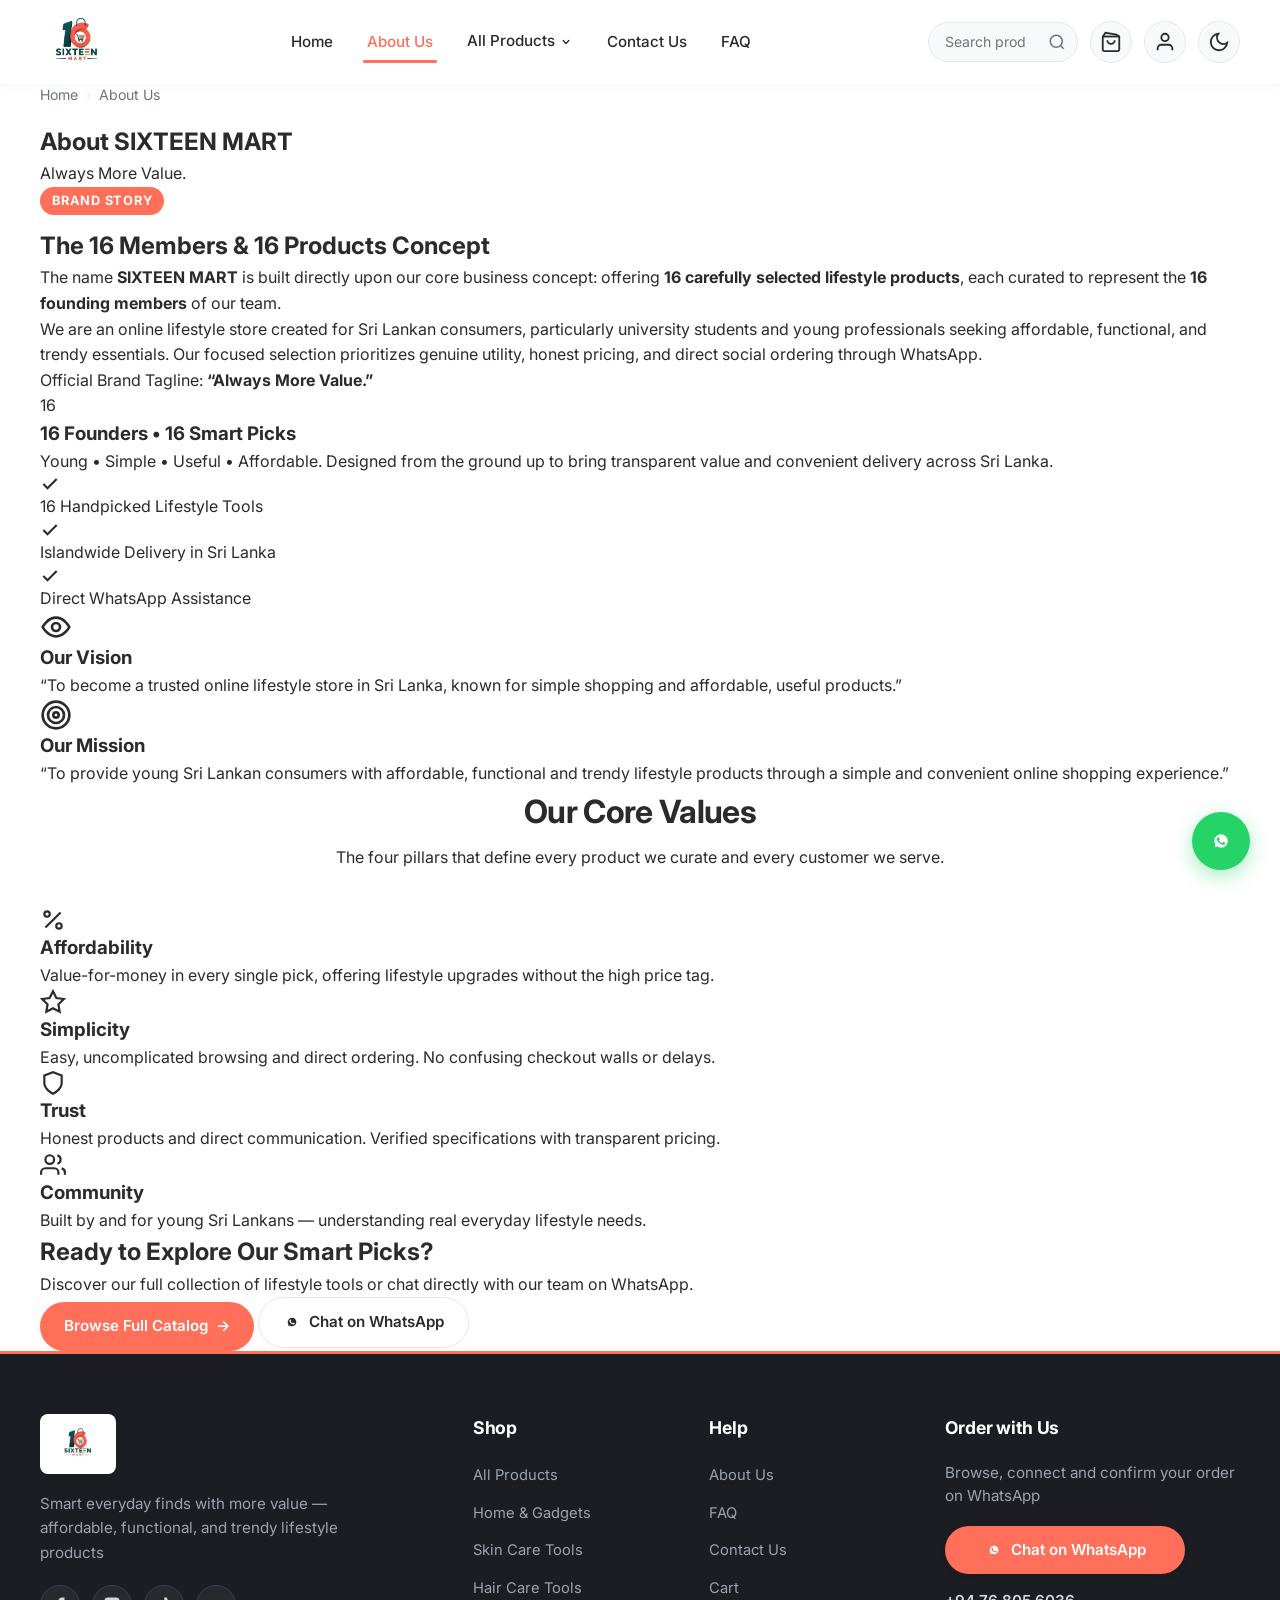
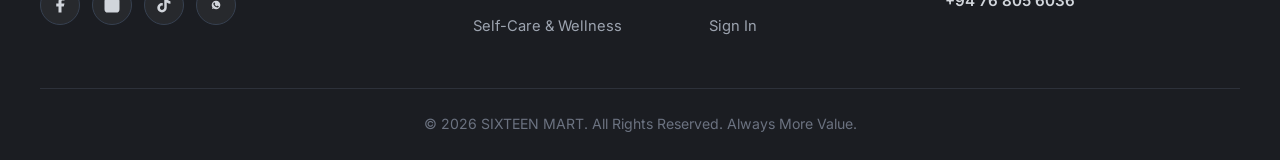
==== commit e8671517: "Complete redesign: modular CSS/JS, 4 category pages, cart, GTM preservation, responsive layout" ====
--- a/about.html
+++ b/about.html
@@ -2,15 +2,30 @@
 <html lang="en">
 
 <head>
+    <!-- Google Tag Manager -->
+<script>(function(w,d,s,l,i){w[l]=w[l]||[];w[l].push({'gtm.start':
+new Date().getTime(),event:'gtm.js'});var f=d.getElementsByTagName(s)[0],
+j=d.createElement(s),dl=l!='dataLayer'?'&l='+l:'';j.async=true;j.src=
+'https://www.googletagmanager.com/gtm.js?id='+i+dl;f.parentNode.insertBefore(j,f);
+})(window,document,'script','dataLayer','GTM-NBMDWPS4');</script>
+<!-- End Google Tag Manager -->
     <meta charset="UTF-8">
     <meta name="viewport" content="width=device-width, initial-scale=1.0, viewport-fit=cover">
     <title>About Us — SIXTEEN MART | Always More Value</title>
-    <meta name="description" content="16 Mart is based on offering 16 selected products representing the 16 members of our group. Discover our vision, mission, and core values.">
-
-    <!-- Anti-FOUC Theme Pre-loader: Strictly Defaults to Daylight (Light) Theme -->
+    <meta name="description" content="16 Mart is built on the concept of offering curated lifestyle products representing our 16 founding members. Discover our vision, mission, and core values.">
+    <link rel="canonical" href="https://16mart.store/about.html">
+
+    <!-- Open Graph -->
+    <meta property="og:title" content="About Us — SIXTEEN MART | Always More Value">
+    <meta property="og:description" content="16 Founders, 16 Selected Products. Discover the story, vision, and core values of SIXTEEN MART.">
+    <meta property="og:url" content="https://16mart.store/about.html">
+    <meta property="og:type" content="website">
+    <meta property="og:image" content="https://16mart.store/images/web-banner-1.jpg">
+
+    <!-- Anti-FOUC Theme Pre-loader -->
     <script>
         (function() {
-            var saved = localStorage.getItem('sixteen_mart_theme');
+            var saved = localStorage.getItem('sixteenmart_theme') || localStorage.getItem('sixteen_mart_theme');
             if (saved === 'dark') {
                 document.documentElement.setAttribute('data-theme', 'dark');
             } else {
@@ -22,271 +37,174 @@
     <!-- Google Fonts -->
     <link rel="preconnect" href="https://fonts.googleapis.com">
     <link rel="preconnect" href="https://fonts.gstatic.com" crossorigin>
-    <link href="https://fonts.googleapis.com/css2?family=Montserrat:wght@400;500;600;700;800&family=Playfair+Display:wght@600;700&family=Poppins:wght@400;500;600;700&display=swap" rel="stylesheet">
-
-    <!-- Font Awesome Icons -->
-    <link rel="stylesheet" href="https://cdnjs.cloudflare.com/ajax/libs/font-awesome/6.5.2/css/all.min.css">
-
-    <!-- Modular Stylesheet -->
-    <link rel="stylesheet" href="css/styles.css">
+    <link href="https://fonts.googleapis.com/css2?family=Inter:wght@400;500;600;700;800&family=Montserrat:wght@500;600;700;800&display=swap" rel="stylesheet">
+
+    <!-- Modular Stylesheets -->
+    <link rel="stylesheet" href="css/base.css">
+    <link rel="stylesheet" href="css/layout.css">
+    <link rel="stylesheet" href="css/components.css">
+    <link rel="stylesheet" href="css/pages.css">
 </head>
 
 <body>
-
-    <!-- =========================================================
-         HEADER & COMPACT NAVIGATION BAR
-    ========================================================= -->
-    <header>
-        <div class="header-container">
-            <!-- Brand Logo -->
-            <a href="index.html" class="logo-link" aria-label="SIXTEEN MART Home">
-                <img src="images/logo.jpeg" alt="SIXTEEN MART Logo" class="logo">
-            </a>
-
-            <!-- Mobile Menu Toggle Button -->
-            <button class="mobile-menu-btn" id="mobileMenuBtn" aria-label="Open navigation menu" aria-expanded="false" aria-controls="mainNav">
-                <i class="fa-solid fa-bars"></i>
-            </button>
-
-            <!-- Navigation Links -->
-            <nav id="mainNav" aria-label="Main Navigation">
-                <a href="index.html" class="nav-link">Home</a>
-                <a href="about.html" class="nav-link active" aria-current="page">About Us</a>
-
-                <!-- All Products Dropdown Menu -->
-                <div class="dropdown" id="productsDropdown">
-                    <a href="products.html" class="nav-link dropdown-toggle" aria-expanded="false" aria-haspopup="true">
-                        All Products
-                        <span class="dropdown-arrow"><i class="fa-solid fa-chevron-down"></i></span>
-                    </a>
-                    <div class="dropdown-menu" role="menu">
-                        <!-- Home Accessories Submenu -->
-                        <div class="category-dropdown" id="homeDropdown">
-                            <a href="products.html?category=home" role="menuitem">
-                                <span>Home Accessories</span>
-                                <span class="category-arrow"><i class="fa-solid fa-chevron-right"></i></span>
-                            </a>
-                            <div class="product-submenu" role="menu">
-                                <a href="products.html?search=Milk+Frother" role="menuitem">Electric Handheld Milk Frother</a>
-                                <a href="products.html?search=Thermal+Printer" role="menuitem">Mini Portable Pocket Thermal Printer</a>
-                                <a href="products.html?search=Juice+Blender" role="menuitem">Portable Rechargeable Juice Blender</a>
-                                <a href="products.html?search=Aroma+Diffuser" role="menuitem">Ultrasonic Aroma Diffuser</a>
-                            </div>
-                        </div>
-
-                        <!-- Beauty Accessories Submenu -->
-                        <div class="category-dropdown" id="beautyDropdown">
-                            <a href="products.html?category=beauty" role="menuitem">
-                                <span>Beauty Accessories</span>
-                                <span class="category-arrow"><i class="fa-solid fa-chevron-right"></i></span>
-                            </a>
-                            <div class="product-submenu" role="menu">
-                                <a href="products.html?search=Hot+Air+Styler" role="menuitem">5-in-1 Hot Air Styler</a>
-                                <a href="products.html?search=Jade+Roller" role="menuitem">Jade Roller & Gua Sha Set</a>
-                                <a href="products.html?search=Spa+Gel+Socks" role="menuitem">Moisturizing Pink Spa Gel Socks</a>
-                                <a href="products.html?search=Face+Vacuum" role="menuitem">Face Vacuum Pore Cleanser</a>
-                                <a href="products.html?search=Derma+Roller" role="menuitem">Derma Roller Micro-Needle</a>
-                            </div>
-                        </div>
-                    </div>
-                </div>
-
-                <a href="contact.html" class="nav-link">Contact Us</a>
-                <a href="faq.html" class="nav-link">FAQ</a>
-            </nav>
-
-            <!-- Header Actions: Search & Day/Night Theme Switcher -->
-            <div class="header-actions">
-                <div class="search-box" role="search">
-                    <input type="text" id="globalSearchInput" placeholder="Search products..." autocomplete="off" aria-label="Search products">
-                    <button type="button" class="search-btn" aria-label="Submit search">
-                        <i class="fa-solid fa-magnifying-glass"></i>
-                    </button>
-                </div>
-
-                <button type="button" class="theme-toggle-btn" id="themeToggle" aria-label="Switch theme" title="Toggle Light / Dark mode">
-                    <i class="fa-solid fa-moon"></i>
-                </button>
-            </div>
-        </div>
-    </header>
-
-    <main>
-        <!-- =========================================================
-             PAGE HERO
-        ========================================================= -->
-        <section class="page-hero">
-            <h1>About 16 Mart</h1>
-            <p>Always More Value</p>
-        </section>
-
-        <!-- =========================================================
-             BRAND OVERVIEW (FROM BRAND GUIDELINES)
-        ========================================================= -->
-        <section class="section">
-            <div class="about-story-section">
-                <div class="about-story-text">
-                    <span class="product-badge" style="margin-bottom: 12px; display: inline-block;">Brand Overview</span>
-                    <h2>The 16 Products & 16 Members Concept</h2>
-                    <p>
-                        The name <strong>16 Mart</strong> is based on the business concept of offering <strong>16 selected products</strong>. The 16 products represent the <strong>16 members of the group</strong>, making the name an essential part of our business identity.
-                    </p>
-                    <p>
-                        <strong>16 Mart</strong> is an online lifestyle store that offers affordable, functional, and trendy products for young Sri Lankan consumers. The store focuses on a limited selection of 16 products, including home accessories and beauty accessories. Customers discover the products through digital channels and shop easily through our direct social channels.
-                    </p>
-                    <p style="font-size: 15px; font-weight: 600; color: var(--coral);">
-                        Official Tagline: “Always More Value.”
-                    </p>
-                </div>
-
-                <div class="about-story-card">
-                    <div class="about-number-badge">16</div>
-                    <h3 style="font-size: 20px; color: var(--dark-brown); margin-bottom: 8px;">16 Members • 16 Smart Picks</h3>
-                    <p style="font-size: 13.5px; color: var(--muted); line-height: 1.7; margin-bottom: 16px;">
-                        "Young • Simple • Useful • Affordable. We curate products specifically for university students, young professionals, and modern households across Sri Lanka."
-                    </p>
-                    <div style="display: flex; gap: 10px; flex-wrap: wrap;">
-                        <span class="product-badge"><i class="fa-solid fa-check"></i> 16 Selected Products</span>
-                        <span class="product-badge"><i class="fa-solid fa-truck-fast"></i> Islandwide Delivery</span>
-                        <span class="product-badge"><i class="fa-brands fa-whatsapp"></i> Direct WhatsApp</span>
-                    </div>
-                </div>
-            </div>
-
-            <!-- =========================================================
-                 VISION & MISSION (VERBATIM FROM BRAND GUIDELINES)
-            ========================================================= -->
-            <div style="display: grid; grid-template-columns: 1fr 1fr; gap: 24px; margin: 40px 0;">
-                <div style="background: var(--white); border: 1px solid var(--border); border-left: 4px solid var(--coral); border-radius: var(--radius-md); padding: 26px; box-shadow: var(--shadow-sm);">
-                    <div style="font-size: 24px; color: var(--coral); margin-bottom: 10px;"><i class="fa-solid fa-eye"></i></div>
-                    <h3 style="font-family: 'Playfair Display', serif; font-size: 22px; color: var(--dark-brown); margin-bottom: 10px;">Our Vision</h3>
-                    <p style="font-size: 14px; line-height: 1.8; color: var(--text);">
-                        “To become a trusted online lifestyle store in Sri Lanka, known for simple shopping and affordable, useful products.”
-                    </p>
-                </div>
-
-                <div style="background: var(--white); border: 1px solid var(--border); border-left: 4px solid var(--coral); border-radius: var(--radius-md); padding: 26px; box-shadow: var(--shadow-sm);">
-                    <div style="font-size: 24px; color: var(--coral); margin-bottom: 10px;"><i class="fa-solid fa-bullseye"></i></div>
-                    <h3 style="font-family: 'Playfair Display', serif; font-size: 22px; color: var(--dark-brown); margin-bottom: 10px;">Our Mission</h3>
-                    <p style="font-size: 14px; line-height: 1.8; color: var(--text);">
-                        “To provide young Sri Lankan consumers with affordable, functional and trendy lifestyle products through a simple and convenient online shopping experience.”
-                    </p>
-                </div>
-            </div>
-
-            <!-- =========================================================
-                 CORE VALUES (EXACT 4 CORE VALUES FROM BRAND GUIDELINES)
-            ========================================================= -->
-            <div class="section-title" style="margin-top: 50px;">
-                <h2>Our Core Values</h2>
-                <p>The four pillars that define how 16 Mart serves young Sri Lankan consumers.</p>
-            </div>
-
-            <div class="about-values-grid" style="grid-template-columns: repeat(4, 1fr);">
-                <!-- Core Value 1: Affordability -->
-                <div class="about-value-card">
-                    <i class="fa-solid fa-tag"></i>
-                    <h3>Affordability</h3>
-                    <p>Value-for-money in every single product, offering great lifestyle upgrades without the high price tag.</p>
-                </div>
-
-                <!-- Core Value 2: Simplicity -->
-                <div class="about-value-card">
-                    <i class="fa-solid fa-wand-magic-sparkles"></i>
-                    <h3>Simplicity</h3>
-                    <p>Easy, uncomplicated shopping. No difficult checkouts — discover and order directly in seconds.</p>
-                </div>
-
-                <!-- Core Value 3: Trust -->
-                <div class="about-value-card">
-                    <i class="fa-solid fa-shield-check"></i>
-                    <h3>Trust</h3>
-                    <p>Honest products and honest communication. Verified product specifications and transparent pricing.</p>
-                </div>
-
-                <!-- Core Value 4: Community -->
-                <div class="about-value-card">
-                    <i class="fa-solid fa-users-gear"></i>
-                    <h3>Community</h3>
-                    <p>Built by and for young Sri Lankans — understanding real everyday lifestyle needs.</p>
-                </div>
-            </div>
-
-            <!-- CTA Box -->
-            <div style="text-align: center; margin-top: 60px; padding: 40px 24px; background: var(--surface-alt); border: 1px solid var(--border); border-radius: var(--radius-lg);">
-                <h3 style="font-family: 'Playfair Display', serif; font-size: 26px; color: var(--dark-brown); margin-bottom: 10px;">Ready to Explore Our Smart Picks?</h3>
-                <p style="color: var(--muted); font-size: 14px; max-width: 520px; margin: 0 auto 24px;">Discover our collection of home accessories and beauty accessories, or reach out to us directly on WhatsApp.</p>
-                <div style="display: flex; gap: 14px; justify-content: center; flex-wrap: wrap;">
-                    <a href="products.html" class="btn">
-                        <span>Browse Catalog</span>
-                        <i class="fa-solid fa-arrow-right"></i>
-                    </a>
-                    <a href="https://wa.me/94768056036?text=Hi%20SIXTEEN%20MART,%20I%20would%20like%20to%20know%20more%20about%20your%20store." class="btn btn-whatsapp" target="_blank" rel="noopener noreferrer">
-                        <i class="fa-brands fa-whatsapp"></i>
-                        <span>Chat on WhatsApp (+94 76 805 6036)</span>
-                    </a>
+<!-- Google Tag Manager (noscript) -->
+<noscript><iframe src="https://www.googletagmanager.com/ns.html?id=GTM-NBMDWPS4"
+height="0" width="0" style="display:none;visibility:hidden"></iframe></noscript>
+<!-- End Google Tag Manager (noscript) -->
+    <!-- Shared Header (Rendered by layout.js) -->
+    <div id="site-header"></div>
+
+    <main id="main-content">
+        <section class="about-hero-section">
+            <div class="container">
+                <nav class="breadcrumbs" aria-label="Breadcrumbs">
+                    <a href="index.html">Home</a>
+                    <span class="breadcrumbs-separator">&rsaquo;</span>
+                    <span aria-current="page">About Us</span>
+                </nav>
+
+                <div class="about-header-text">
+                    <h1 class="about-main-title">About SIXTEEN MART</h1>
+                    <p class="about-main-tagline">Always More Value.</p>
+                </div>
+            </div>
+        </section>
+
+        <!-- Brand Story & Concept -->
+        <section class="about-story-section">
+            <div class="container">
+                <div class="about-story-grid">
+                    <div class="about-story-card-main">
+                        <span class="offer-badge-tag">Brand Story</span>
+                        <h2>The 16 Members &amp; 16 Products Concept</h2>
+                        <p>The name <strong>SIXTEEN MART</strong> is built directly upon our core business concept: offering <strong>16 carefully selected lifestyle products</strong>, each curated to represent the <strong>16 founding members</strong> of our team.</p>
+                        <p>We are an online lifestyle store created for Sri Lankan consumers, particularly university students and young professionals seeking affordable, functional, and trendy essentials. Our focused selection prioritizes genuine utility, honest pricing, and direct social ordering through WhatsApp.</p>
+                        <div class="about-tagline-highlight">
+                            <span>Official Brand Tagline:</span>
+                            <strong>&ldquo;Always More Value.&rdquo;</strong>
+                        </div>
+                    </div>
+
+                    <div class="about-story-card-side">
+                        <div class="about-stat-circle">16</div>
+                        <h3>16 Founders &bull; 16 Smart Picks</h3>
+                        <p>Young &bull; Simple &bull; Useful &bull; Affordable. Designed from the ground up to bring transparent value and convenient delivery across Sri Lanka.</p>
+                        <ul class="about-features-list">
+                            <li>
+                                <svg viewBox="0 0 24 24" width="20" height="20" fill="none" stroke="currentColor" stroke-width="2.5"><polyline points="20 6 9 17 4 12"/></svg>
+                                <span>16 Handpicked Lifestyle Tools</span>
+                            </li>
+                            <li>
+                                <svg viewBox="0 0 24 24" width="20" height="20" fill="none" stroke="currentColor" stroke-width="2.5"><polyline points="20 6 9 17 4 12"/></svg>
+                                <span>Islandwide Delivery in Sri Lanka</span>
+                            </li>
+                            <li>
+                                <svg viewBox="0 0 24 24" width="20" height="20" fill="none" stroke="currentColor" stroke-width="2.5"><polyline points="20 6 9 17 4 12"/></svg>
+                                <span>Direct WhatsApp Assistance</span>
+                            </li>
+                        </ul>
+                    </div>
+                </div>
+            </div>
+        </section>
+
+        <!-- Vision & Mission -->
+        <section class="about-vm-section">
+            <div class="container">
+                <div class="about-vm-grid">
+                    <div class="about-vm-card">
+                        <div class="about-vm-icon">
+                            <svg viewBox="0 0 24 24" width="32" height="32" fill="none" stroke="currentColor" stroke-width="2"><circle cx="12" cy="12" r="3"/><path d="M2 12s3.6-7 10-7 10 7 10 7-3.6 7-10 7-10-7-10-7z"/></svg>
+                        </div>
+                        <h3>Our Vision</h3>
+                        <p>&ldquo;To become a trusted online lifestyle store in Sri Lanka, known for simple shopping and affordable, useful products.&rdquo;</p>
+                    </div>
+
+                    <div class="about-vm-card">
+                        <div class="about-vm-icon">
+                            <svg viewBox="0 0 24 24" width="32" height="32" fill="none" stroke="currentColor" stroke-width="2"><circle cx="12" cy="12" r="10"/><circle cx="12" cy="12" r="6"/><circle cx="12" cy="12" r="2"/></svg>
+                        </div>
+                        <h3>Our Mission</h3>
+                        <p>&ldquo;To provide young Sri Lankan consumers with affordable, functional and trendy lifestyle products through a simple and convenient online shopping experience.&rdquo;</p>
+                    </div>
+                </div>
+            </div>
+        </section>
+
+        <!-- Core Values -->
+        <section class="about-values-section">
+            <div class="container">
+                <div class="section-header text-center">
+                    <h2 class="section-title">Our Core Values</h2>
+                    <p class="section-subtitle">The four pillars that define every product we curate and every customer we serve.</p>
+                </div>
+
+                <div class="about-values-grid">
+                    <div class="value-card-box">
+                        <div class="value-icon-circle">
+                            <svg viewBox="0 0 24 24" width="26" height="26" fill="none" stroke="currentColor" stroke-width="2"><line x1="19" y1="5" x2="5" y2="19"/><circle cx="6.5" cy="6.5" r="2.5"/><circle cx="17.5" cy="17.5" r="2.5"/></svg>
+                        </div>
+                        <h3>Affordability</h3>
+                        <p>Value-for-money in every single pick, offering lifestyle upgrades without the high price tag.</p>
+                    </div>
+
+                    <div class="value-card-box">
+                        <div class="value-icon-circle">
+                            <svg viewBox="0 0 24 24" width="26" height="26" fill="none" stroke="currentColor" stroke-width="2"><polygon points="12 2 15.09 8.26 22 9.27 17 14.14 18.18 21.02 12 17.77 5.82 21.02 7 14.14 2 9.27 8.91 8.26 12 2"/></svg>
+                        </div>
+                        <h3>Simplicity</h3>
+                        <p>Easy, uncomplicated browsing and direct ordering. No confusing checkout walls or delays.</p>
+                    </div>
+
+                    <div class="value-card-box">
+                        <div class="value-icon-circle">
+                            <svg viewBox="0 0 24 24" width="26" height="26" fill="none" stroke="currentColor" stroke-width="2"><path d="M12 22s8-4 8-10V5l-8-3-8 3v7c0 6 8 10 8 10z"/></svg>
+                        </div>
+                        <h3>Trust</h3>
+                        <p>Honest products and direct communication. Verified specifications with transparent pricing.</p>
+                    </div>
+
+                    <div class="value-card-box">
+                        <div class="value-icon-circle">
+                            <svg viewBox="0 0 24 24" width="26" height="26" fill="none" stroke="currentColor" stroke-width="2"><path d="M17 21v-2a4 4 0 00-4-4H5a4 4 0 00-4 4v2"/><circle cx="9" cy="7" r="4"/><path d="M23 21v-2a4 4 0 00-3-3.87"/><path d="M16 3.13a4 4 0 010 7.75"/></svg>
+                        </div>
+                        <h3>Community</h3>
+                        <p>Built by and for young Sri Lankans &mdash; understanding real everyday lifestyle needs.</p>
+                    </div>
+                </div>
+
+                <!-- Call to Action Banner -->
+                <div class="about-cta-banner">
+                    <h2>Ready to Explore Our Smart Picks?</h2>
+                    <p>Discover our full collection of lifestyle tools or chat directly with our team on WhatsApp.</p>
+                    <div class="about-cta-buttons">
+                        <a href="products.html" class="btn btn-primary" data-track="nav_click" data-link-id="about-cta-catalog">
+                            <span>Browse Full Catalog</span>
+                            &rarr;
+                        </a>
+                        <a href="https://wa.me/94768056036?text=Hi%20SIXTEEN%20MART,%20I%20would%20like%20to%20know%20more%20about%20your%20products." class="btn btn-secondary" target="_blank" rel="noopener noreferrer" data-track="whatsapp_order" data-location="about-page">
+                            <svg class="icon-wa" viewBox="0 0 24 24" width="18" height="18" fill="currentColor"><path d="M12.031 6.172c-3.181 0-5.767 2.586-5.768 5.766-.001 1.298.38 2.27 1.019 3.287l-.582 2.128 2.182-.573c.978.58 1.911.928 3.149.929 3.182 0 5.767-2.587 5.768-5.766.001-3.187-2.575-5.771-5.768-5.771zm3.392 8.244c-.144.405-.837.774-1.17.824-.299.045-.677.063-1.092-.069-.252-.08-.575-.187-.988-.365-1.739-.751-2.874-2.502-2.961-2.617-.087-.116-.708-.94-.708-1.793s.448-1.273.607-1.446c.16-.175.348-.217.464-.217.116 0 .232.002.333.007.107.005.249-.041.39.299.144.348.492 1.2.535 1.288.043.087.072.188.014.304-.058.116-.087.188-.174.29-.087.101-.184.227-.262.305-.088.087-.18.182-.077.359.101.174.453.748.972 1.211.668.596 1.232.78 1.406.867.174.087.275.072.377-.044.101-.116.435-.507.551-.681.116-.174.232-.145.391-.087.16.058 1.014.478 1.188.565.174.087.29.13.333.203.044.072.044.42-.1 1.025z"/></svg>
+                            <span>Chat on WhatsApp</span>
+                        </a>
+                    </div>
                 </div>
             </div>
         </section>
     </main>
 
-    <!-- =========================================================
-         FOOTER
-    ========================================================= -->
-    <footer>
-        <div class="footer-container">
-            <!-- Brand Column -->
-            <div class="footer-column">
-                <img src="images/logo.jpeg" alt="SIXTEEN MART Logo" class="footer-logo">
-                <p class="footer-tagline">Always More Value.</p>
-            </div>
-
-            <!-- Quick Links Column -->
-            <div class="footer-column">
-                <h3>Quick Links</h3>
-                <p><a href="index.html">Home</a></p>
-                <p><a href="about.html">About Us</a></p>
-                <p><a href="products.html">All Products</a></p>
-                <p><a href="contact.html">Contact Us</a></p>
-                <p><a href="faq.html">FAQ</a></p>
-            </div>
-
-            <!-- Contact & Social Column -->
-            <div class="footer-column">
-                <h3>Contact Us</h3>
-                <p class="contact-description">Connect with SIXTEEN MART through our active social media pages.</p>
-                <div class="social-links">
-                    <a href="https://www.facebook.com/share/1FCNRuqKVa/?mibextid=wwXIfr" class="social-link facebook" target="_blank" rel="noopener noreferrer" aria-label="Facebook" title="Facebook">
-                        <i class="fa-brands fa-facebook-f"></i>
-                    </a>
-                    <a href="https://www.instagram.com/_16.mart_onlinestore?stkn=MWQ0cXRsaTF0YXIxNw==" class="social-link instagram" target="_blank" rel="noopener noreferrer" aria-label="Instagram" title="Instagram">
-                        <i class="fa-brands fa-instagram"></i>
-                    </a>
-                    <a href="https://www.tiktok.com/@sixteenmart1?_r=1&_t=ZS-99h4W7jognR" class="social-link tiktok" target="_blank" rel="noopener noreferrer" aria-label="TikTok" title="TikTok">
-                        <i class="fa-brands fa-tiktok"></i>
-                    </a>
-                    <a href="https://wa.me/94768056036?text=Hi%20SIXTEEN%20MART,%20I%20have%20an%20inquiry." class="social-link whatsapp" target="_blank" rel="noopener noreferrer" aria-label="WhatsApp (+94 76 805 6036)" title="WhatsApp">
-                        <i class="fa-brands fa-whatsapp"></i>
-                    </a>
-                </div>
-            </div>
-        </div>
-
-        <div class="footer-bottom">
-            &copy; 2026 SIXTEEN MART. All Rights Reserved. Always More Value.
-        </div>
-    </footer>
-
-    <!-- Floating WhatsApp Action Button -->
-    <a href="https://wa.me/94768056036?text=Hi%20SIXTEEN%20MART,%20I%20have%20a%20question." class="whatsapp-float" target="_blank" rel="noopener noreferrer" aria-label="Chat on WhatsApp (+94 76 805 6036)" title="Chat on WhatsApp">
-        <i class="fa-brands fa-whatsapp"></i>
-    </a>
-
-    <!-- JavaScript Dependencies -->
-    <script src="js/theme.js"></script>
-    <script src="js/products-data.js"></script>
-    <script src="js/modal.js"></script>
-    <script src="js/main.js"></script>
+    <!-- Shared Footer (Rendered by layout.js) -->
+    <div id="site-footer"></div>
+
+    <!-- Scripts -->
+    <script src="js/config.js" defer></script>
+    <script src="js/products-data.js" defer></script>
+    <script src="js/reviews-data.js" defer></script>
+    <script src="js/analytics.js" defer></script>
+    <script src="js/theme.js" defer></script>
+    <script src="js/cart.js" defer></script>
+    <script src="js/modal.js" defer></script>
+    <script src="js/search.js" defer></script>
+    <script src="js/layout.js" defer></script>
 </body>
 
 </html>
--- a/css/base.css
+++ b/css/base.css
@@ -0,0 +1,211 @@
+/**
+ * SIXTEEN MART — Base Styles, CSS Variables & Design System
+ * Primary Coral Orange: #FF6F59 (from brand guideline)
+ */
+:root {
+  /* Brand Palette */
+  --brand-orange: #FF6F59;
+  --brand-orange-dark: #D84C35;
+  --brand-orange-soft: #FFF0ED;
+  --brand-teal: #1B4D4A;
+  --brand-ivory: #FFF8F0;
+  --brand-charcoal: #2B2B2B;
+  --brand-mustard: #F2B134;
+
+  /* Theme: Light (Default) */
+  --bg: #FFFFFF;
+  --surface: #FFFFFF;
+  --surface-subtle: #F8F9FA;
+  --surface-card: #FFFFFF;
+  --text: #2B2B2B;
+  --text-muted: #6B7280;
+  --text-inverse: #FFFFFF;
+  --border: #E5E7EB;
+  --border-light: #F3F4F6;
+
+  /* Glassmorphism */
+  --glass-bg: rgba(255, 255, 255, 0.85);
+  --glass-border: rgba(255, 255, 255, 0.6);
+  --glass-blur: blur(14px) saturate(160%);
+
+  /* Shadows */
+  --shadow-sm: 0 2px 8px rgba(0, 0, 0, 0.04);
+  --shadow-md: 0 4px 20px rgba(0, 0, 0, 0.07);
+  --shadow-lg: 0 10px 30px rgba(0, 0, 0, 0.12);
+  --shadow-orange: 0 6px 20px rgba(255, 111, 89, 0.28);
+
+  /* Layout & Sizing */
+  --nav-height: 84px;
+  --nav-height-mobile: 64px;
+  --max-width: 1240px;
+  --radius-sm: 8px;
+  --radius-md: 14px;
+  --radius-lg: 20px;
+  --radius-pill: 9999px;
+
+  /* Transitions */
+  --transition-fast: 150ms ease;
+  --transition-base: 220ms ease;
+  --transition-slow: 350ms cubic-bezier(0.16, 1, 0.3, 1);
+}
+
+[data-theme="dark"] {
+  --bg: #121316;
+  --surface: #1B1D22;
+  --surface-subtle: #23262D;
+  --surface-card: #1E2128;
+  --text: #F3F4F6;
+  --text-muted: #9CA3AF;
+  --text-inverse: #121316;
+  --border: #2D313A;
+  --border-light: #23262D;
+
+  --brand-orange-soft: rgba(255, 111, 89, 0.15);
+
+  --glass-bg: rgba(27, 29, 34, 0.88);
+  --glass-border: rgba(255, 255, 255, 0.08);
+
+  --shadow-sm: 0 2px 8px rgba(0, 0, 0, 0.35);
+  --shadow-md: 0 4px 20px rgba(0, 0, 0, 0.5);
+  --shadow-lg: 0 10px 30px rgba(0, 0, 0, 0.65);
+  --shadow-orange: 0 6px 20px rgba(255, 111, 89, 0.35);
+}
+
+/* CSS Reset & Essentials */
+*, *::before, *::after {
+  box-sizing: border-box;
+  margin: 0;
+  padding: 0;
+}
+
+html {
+  font-size: 16px;
+  scroll-behavior: smooth;
+  -webkit-text-size-adjust: 100%;
+}
+
+body {
+  font-family: 'Inter', -apple-system, BlinkMacSystemFont, 'Segoe UI', Roboto, Helvetica, Arial, sans-serif;
+  background-color: var(--bg);
+  color: var(--text);
+  line-height: 1.6;
+  min-height: 100vh;
+  display: flex;
+  flex-direction: column;
+  transition: background-color var(--transition-base), color var(--transition-base);
+  overflow-x: hidden;
+}
+
+main {
+  flex: 1 0 auto;
+}
+
+img, picture, svg, video {
+  display: block;
+  max-width: 100%;
+  height: auto;
+}
+
+a {
+  color: inherit;
+  text-decoration: none;
+  transition: color var(--transition-fast);
+}
+
+button, input, select, textarea {
+  font: inherit;
+  color: inherit;
+  border: none;
+  background: none;
+}
+
+button {
+  cursor: pointer;
+  touch-action: manipulation;
+}
+
+ul, ol {
+  list-style: none;
+}
+
+/* Accessible tap target & focus */
+:focus-visible {
+  outline: 2px solid var(--brand-orange);
+  outline-offset: 3px;
+}
+
+/* Button Component Styles */
+.btn {
+  display: inline-flex;
+  align-items: center;
+  justify-content: center;
+  gap: 8px;
+  padding: 12px 24px;
+  font-weight: 600;
+  font-size: 0.95rem;
+  border-radius: var(--radius-pill);
+  transition: all var(--transition-base);
+  min-height: 44px;
+  white-space: nowrap;
+  user-select: none;
+}
+
+.btn-primary {
+  background-color: var(--brand-orange);
+  color: #FFFFFF !important;
+  box-shadow: var(--shadow-sm);
+}
+
+.btn-primary:hover {
+  background-color: var(--brand-orange-dark);
+  transform: translateY(-1px);
+  box-shadow: var(--shadow-orange);
+}
+
+.btn-secondary {
+  background-color: var(--surface);
+  color: var(--text);
+  border: 1.5px solid var(--border);
+}
+
+.btn-secondary:hover {
+  border-color: var(--brand-orange);
+  color: var(--brand-orange-dark);
+  background-color: var(--brand-orange-soft);
+}
+
+/* Utility Containers */
+.container {
+  width: 100%;
+  max-width: var(--max-width);
+  margin-left: auto;
+  margin-right: auto;
+  padding-left: 20px;
+  padding-right: 20px;
+}
+
+@media (max-width: 768px) {
+  .container {
+    padding-left: 16px;
+    padding-right: 16px;
+  }
+}
+
+.section-header {
+  text-align: center;
+  margin-bottom: 36px;
+}
+
+.section-title {
+  font-size: 2rem;
+  font-weight: 700;
+  color: var(--text);
+  letter-spacing: -0.02em;
+  margin-bottom: 8px;
+}
+
+@media (max-width: 768px) {
+  .section-title {
+    font-size: 1.6rem;
+  }
+}
--- a/css/layout.css
+++ b/css/layout.css
@@ -0,0 +1,718 @@
+/**
+ * SIXTEEN MART — Layout Styles
+ * Sticky Glass Header, Desktop & Mobile Navigation, Drawer, Footer, and Floating Mobile Tab Bar
+ */
+
+/* ==========================================================
+   STICKY GLASS NAVBAR
+   ========================================================== */
+.site-header-navbar {
+  position: sticky;
+  top: 0;
+  left: 0;
+  right: 0;
+  z-index: 500;
+  height: var(--nav-height);
+  background: var(--glass-bg);
+  -webkit-backdrop-filter: var(--glass-blur);
+  backdrop-filter: var(--glass-blur);
+  border-bottom: 1px solid var(--glass-border);
+  box-shadow: var(--shadow-sm);
+  transition: background-color var(--transition-base), height var(--transition-base);
+}
+
+@supports not (backdrop-filter: blur(1px)) {
+  .site-header-navbar {
+    background: var(--surface);
+  }
+}
+
+.header-container {
+  max-width: var(--max-width);
+  height: 100%;
+  margin: 0 auto;
+  padding: 0 20px;
+  display: flex;
+  align-items: center;
+  justify-content: space-between;
+  gap: 20px;
+}
+
+/* Logo Styling */
+.navbar-logo-link {
+  display: flex;
+  align-items: center;
+  height: 100%;
+  padding: 4px 0;
+}
+
+.logo-chip {
+  display: inline-flex;
+  align-items: center;
+  justify-content: center;
+  height: calc(var(--nav-height) - 10px);
+  border-radius: var(--radius-sm);
+  transition: all var(--transition-fast);
+}
+
+.navbar-logo-img {
+  height: 100%;
+  width: auto;
+  object-fit: contain;
+}
+
+/* Light mode logo blend */
+[data-theme="light"] .navbar-logo-img {
+  mix-blend-mode: multiply;
+}
+
+/* Dark mode logo chip */
+[data-theme="dark"] .logo-chip {
+  background: #FFFFFF;
+  padding: 4px 10px;
+  box-shadow: 0 2px 6px rgba(0, 0, 0, 0.4);
+}
+
+/* ==========================================================
+   DESKTOP NAVIGATION
+   ========================================================== */
+.desktop-nav {
+  display: flex;
+  align-items: center;
+}
+
+.nav-links-list {
+  display: flex;
+  align-items: center;
+  gap: 26px;
+}
+
+.nav-link {
+  font-weight: 500;
+  font-size: 0.95rem;
+  color: var(--text);
+  padding: 8px 4px;
+  position: relative;
+  transition: color var(--transition-fast);
+}
+
+.nav-link:hover,
+.nav-link.active {
+  color: var(--brand-orange);
+}
+
+.nav-link.active::after {
+  content: '';
+  position: absolute;
+  bottom: -4px;
+  left: 0;
+  right: 0;
+  height: 2.5px;
+  background-color: var(--brand-orange);
+  border-radius: 2px;
+}
+
+/* Dropdown on "All Products" */
+.nav-dropdown-item {
+  position: relative;
+}
+
+.nav-dropdown-trigger {
+  display: inline-flex;
+  align-items: center;
+  gap: 4px;
+}
+
+.nav-dropdown-menu {
+  position: absolute;
+  top: 100%;
+  left: 0;
+  min-width: 220px;
+  background: var(--surface);
+  border: 1px solid var(--border);
+  border-radius: var(--radius-md);
+  box-shadow: var(--shadow-lg);
+  padding: 8px 0;
+  opacity: 0;
+  visibility: hidden;
+  transform: translateY(8px);
+  transition: all var(--transition-base);
+  z-index: 600;
+}
+
+.nav-dropdown-item:hover .nav-dropdown-menu,
+.nav-dropdown-item:focus-within .nav-dropdown-menu {
+  opacity: 1;
+  visibility: visible;
+  transform: translateY(0);
+}
+
+.dropdown-link {
+  display: block;
+  padding: 10px 18px;
+  font-size: 0.9rem;
+  font-weight: 500;
+  color: var(--text);
+  transition: background-color var(--transition-fast), color var(--transition-fast);
+}
+
+.dropdown-link:hover,
+.dropdown-link:focus {
+  background-color: var(--brand-orange-soft);
+  color: var(--brand-orange-dark);
+}
+
+/* Desktop Actions: [Search] [Cart] [Sign In] [Theme] */
+.desktop-actions {
+  display: flex;
+  align-items: center;
+  gap: 12px;
+}
+
+.nav-search-form {
+  position: relative;
+}
+
+.search-input-wrapper {
+  position: relative;
+  display: flex;
+  align-items: center;
+}
+
+.nav-search-input {
+  width: 150px;
+  height: 40px;
+  background: var(--surface-subtle);
+  border: 1px solid var(--border);
+  border-radius: var(--radius-pill);
+  padding: 0 38px 0 16px;
+  font-size: 0.88rem;
+  transition: width var(--transition-base), border-color var(--transition-base), box-shadow var(--transition-base);
+}
+
+.nav-search-input:focus {
+  width: 220px;
+  border-color: var(--brand-orange);
+  background: var(--surface);
+  box-shadow: 0 0 0 3px rgba(255, 111, 89, 0.15);
+}
+
+.search-submit-btn {
+  position: absolute;
+  right: 12px;
+  display: flex;
+  align-items: center;
+  justify-content: center;
+  color: var(--text-muted);
+}
+
+.search-submit-btn:hover {
+  color: var(--brand-orange);
+}
+
+.navbar-icon-btn {
+  position: relative;
+  display: flex;
+  align-items: center;
+  justify-content: center;
+  width: 42px;
+  height: 42px;
+  border-radius: 50%;
+  background: var(--surface-subtle);
+  color: var(--text);
+  border: 1px solid var(--border);
+  transition: all var(--transition-fast);
+}
+
+.navbar-icon-btn:hover,
+.navbar-icon-btn.active {
+  background: var(--brand-orange-soft);
+  color: var(--brand-orange);
+  border-color: var(--brand-orange);
+}
+
+/* Cart badge count */
+.cart-badge-count {
+  position: absolute;
+  top: -4px;
+  right: -4px;
+  min-width: 20px;
+  height: 20px;
+  padding: 0 5px;
+  border-radius: var(--radius-pill);
+  background-color: var(--brand-orange);
+  color: #FFFFFF;
+  font-size: 11px;
+  font-weight: 700;
+  display: inline-flex;
+  align-items: center;
+  justify-content: center;
+  box-shadow: 0 2px 5px rgba(255, 111, 89, 0.4);
+}
+
+.badge-bump {
+  animation: badgeBump 300ms ease;
+}
+
+@keyframes badgeBump {
+  0% { transform: scale(1); }
+  50% { transform: scale(1.35); }
+  100% { transform: scale(1); }
+}
+
+/* Theme toggle icon switcher */
+[data-theme="light"] .theme-icon-sun {
+  display: none;
+}
+[data-theme="light"] .theme-icon-moon {
+  display: block;
+}
+[data-theme="dark"] .theme-icon-sun {
+  display: block;
+}
+[data-theme="dark"] .theme-icon-moon {
+  display: none;
+}
+
+/* Mobile actions (hidden by default on desktop) */
+.mobile-actions {
+  display: none;
+}
+
+/* ==========================================================
+   MOBILE BREAKPOINT (<= 900px)
+   ========================================================== */
+@media (max-width: 900px) {
+  body {
+    padding-bottom: 74px; /* Ensure floating bottom bar never covers content */
+  }
+
+  .site-header-navbar {
+    height: var(--nav-height-mobile);
+  }
+
+  .logo-chip {
+    height: calc(var(--nav-height-mobile) - 10px);
+  }
+
+  .desktop-nav,
+  .desktop-actions {
+    display: none !important;
+  }
+
+  /* Mobile Top Bar: [Logo] ... [Cart] [Theme toggle] [Hamburger] */
+  .mobile-actions {
+    display: flex;
+    align-items: center;
+    gap: 8px;
+  }
+
+  .hamburger-btn {
+    margin-left: 2px;
+  }
+}
+
+/* ==========================================================
+   MOBILE DRAWER PANEL
+   ========================================================== */
+.mobile-drawer-overlay {
+  position: fixed;
+  inset: 0;
+  background: rgba(0, 0, 0, 0.55);
+  backdrop-filter: blur(4px);
+  opacity: 0;
+  pointer-events: none;
+  transition: opacity var(--transition-base);
+  z-index: 1000;
+}
+
+.mobile-drawer-overlay.open {
+  opacity: 1;
+  pointer-events: auto;
+}
+
+.mobile-drawer-panel {
+  position: absolute;
+  top: 0;
+  right: 0;
+  width: 85%;
+  max-width: 340px;
+  height: 100%;
+  background: var(--surface);
+  box-shadow: var(--shadow-lg);
+  transform: translateX(100%);
+  transition: transform var(--transition-slow);
+  display: flex;
+  flex-direction: column;
+  overflow-y: auto;
+  padding: 20px 24px;
+}
+
+.mobile-drawer-overlay.open .mobile-drawer-panel {
+  transform: translateX(0);
+}
+
+.drawer-header {
+  display: flex;
+  align-items: center;
+  justify-content: space-between;
+  margin-bottom: 24px;
+  padding-bottom: 16px;
+  border-bottom: 1px solid var(--border);
+}
+
+.drawer-logo-img {
+  height: 48px;
+  width: auto;
+  object-fit: contain;
+}
+
+.drawer-close-btn {
+  font-size: 2rem;
+  line-height: 1;
+  color: var(--text-muted);
+  width: 44px;
+  height: 44px;
+  display: flex;
+  align-items: center;
+  justify-content: center;
+  border-radius: 50%;
+  background: var(--surface-subtle);
+}
+
+.drawer-close-btn:hover {
+  color: var(--brand-orange);
+}
+
+.drawer-search-form {
+  margin-bottom: 24px;
+}
+
+.drawer-search-input {
+  width: 100%;
+  height: 44px;
+  background: var(--surface-subtle);
+  border: 1px solid var(--border);
+  border-radius: var(--radius-pill);
+  padding: 0 42px 0 16px;
+  font-size: 0.95rem;
+}
+
+.drawer-search-input:focus {
+  border-color: var(--brand-orange);
+  background: var(--surface);
+}
+
+.drawer-links-list {
+  display: flex;
+  flex-direction: column;
+  gap: 12px;
+}
+
+.drawer-link {
+  display: block;
+  font-size: 1.1rem;
+  font-weight: 600;
+  padding: 10px 0;
+  color: var(--text);
+  border-bottom: 1px solid var(--border-light);
+  transition: color var(--transition-fast);
+}
+
+.drawer-link.active,
+.drawer-link:hover {
+  color: var(--brand-orange);
+}
+
+.drawer-accordion-btn {
+  width: 100%;
+  display: flex;
+  align-items: center;
+  justify-content: space-between;
+  font-size: 1.1rem;
+  font-weight: 600;
+  padding: 10px 0;
+  color: var(--text);
+  border-bottom: 1px solid var(--border-light);
+}
+
+.drawer-accordion-btn.active {
+  color: var(--brand-orange);
+}
+
+.drawer-sublinks-list {
+  display: none;
+  flex-direction: column;
+  padding-left: 16px;
+  margin-top: 8px;
+  margin-bottom: 8px;
+  gap: 10px;
+}
+
+.drawer-sublinks-list.open {
+  display: flex;
+}
+
+.drawer-sublink {
+  font-size: 0.95rem;
+  font-weight: 500;
+  color: var(--text-muted);
+  padding: 6px 0;
+}
+
+.drawer-sublink:hover {
+  color: var(--brand-orange);
+}
+
+/* ==========================================================
+   MOBILE FLOATING BOTTOM TAB BAR (<= 900px only)
+   ========================================================== */
+.mobile-bottom-tab-bar {
+  display: none;
+  position: fixed;
+  bottom: 0;
+  left: 0;
+  right: 0;
+  z-index: 850;
+  background: var(--glass-bg);
+  -webkit-backdrop-filter: var(--glass-blur);
+  backdrop-filter: var(--glass-blur);
+  border-top: 1px solid var(--glass-border);
+  box-shadow: 0 -4px 16px rgba(0, 0, 0, 0.08);
+  padding: 6px 12px;
+  padding-bottom: max(6px, env(safe-area-inset-bottom));
+}
+
+@media (max-width: 900px) {
+  .mobile-bottom-tab-bar {
+    display: block;
+  }
+}
+
+.bottom-bar-inner {
+  display: flex;
+  align-items: center;
+  justify-content: space-around;
+  max-width: 480px;
+  margin: 0 auto;
+}
+
+.bottom-tab-btn {
+  display: flex;
+  flex-direction: column;
+  align-items: center;
+  gap: 3px;
+  color: var(--text-muted);
+  font-size: 11px;
+  font-weight: 500;
+  padding: 6px 12px;
+  min-width: 60px;
+  border-radius: var(--radius-sm);
+  transition: all var(--transition-fast);
+}
+
+.bottom-tab-btn span {
+  line-height: 1;
+}
+
+.bottom-tab-btn:hover,
+.bottom-tab-btn.active {
+  color: var(--brand-orange);
+}
+
+.bottom-tab-btn.active span {
+  font-weight: 700;
+}
+
+.bottom-tab-icon-wrap {
+  position: relative;
+  display: inline-flex;
+  align-items: center;
+  justify-content: center;
+}
+
+.bottom-tab-icon-wrap .cart-badge-count {
+  top: -6px;
+  right: -8px;
+}
+
+/* ==========================================================
+   DESKTOP FLOATING WHATSAPP BUTTON
+   ========================================================== */
+.floating-whatsapp-btn {
+  position: fixed;
+  bottom: 30px;
+  right: 30px;
+  z-index: 700;
+  width: 58px;
+  height: 58px;
+  border-radius: 50%;
+  background-color: #25D366;
+  color: #FFFFFF;
+  display: flex;
+  align-items: center;
+  justify-content: center;
+  box-shadow: 0 6px 20px rgba(37, 211, 102, 0.4);
+  transition: transform var(--transition-fast), box-shadow var(--transition-fast);
+}
+
+.floating-whatsapp-btn:hover {
+  transform: scale(1.08) translateY(-2px);
+  box-shadow: 0 8px 24px rgba(37, 211, 102, 0.55);
+}
+
+@media (max-width: 900px) {
+  .floating-whatsapp-btn.desktop-only {
+    display: none !important;
+  }
+}
+
+/* ==========================================================
+   FOOTER (Dark Charcoal with Top Orange Line)
+   ========================================================== */
+.site-main-footer {
+  background-color: #1B1D22;
+  color: #E5E7EB;
+  position: relative;
+  margin-top: auto;
+}
+
+.footer-top-orange-line {
+  height: 3.5px;
+  background-color: var(--brand-orange);
+  width: 100%;
+}
+
+.footer-container {
+  max-width: var(--max-width);
+  margin: 0 auto;
+  padding: 60px 20px 24px 20px;
+}
+
+.footer-grid {
+  display: grid;
+  grid-template-columns: 2fr 1fr 1fr 1.5fr;
+  gap: 40px;
+  margin-bottom: 50px;
+}
+
+@media (max-width: 1024px) {
+  .footer-grid {
+    grid-template-columns: 1fr 1fr;
+    gap: 36px;
+  }
+}
+
+@media (max-width: 600px) {
+  .footer-grid {
+    grid-template-columns: 1fr;
+    gap: 32px;
+  }
+}
+
+.footer-logo-chip {
+  display: inline-flex;
+  align-items: center;
+  background: #FFFFFF;
+  padding: 6px 14px;
+  border-radius: var(--radius-sm);
+  margin-bottom: 18px;
+}
+
+.footer-logo-img {
+  height: 48px;
+  width: auto;
+  object-fit: contain;
+}
+
+.footer-tagline {
+  font-size: 0.95rem;
+  line-height: 1.6;
+  color: #9CA3AF;
+  margin-bottom: 20px;
+  max-width: 340px;
+}
+
+.footer-social-links {
+  display: flex;
+  align-items: center;
+  gap: 12px;
+}
+
+.social-circle-btn {
+  display: inline-flex;
+  align-items: center;
+  justify-content: center;
+  width: 40px;
+  height: 40px;
+  border-radius: 50%;
+  border: 1px solid #374151;
+  color: #D1D5DB;
+  background: rgba(255, 255, 255, 0.05);
+  transition: all var(--transition-fast);
+}
+
+.social-circle-btn:hover {
+  border-color: var(--brand-orange);
+  color: #FFFFFF;
+  background-color: var(--brand-orange);
+  transform: translateY(-2px);
+}
+
+.footer-col-title {
+  font-size: 1.1rem;
+  font-weight: 700;
+  color: #FFFFFF;
+  margin-bottom: 20px;
+  letter-spacing: -0.01em;
+}
+
+.footer-links-list {
+  display: flex;
+  flex-direction: column;
+  gap: 12px;
+}
+
+.footer-links-list a {
+  color: #9CA3AF;
+  font-size: 0.92rem;
+  transition: color var(--transition-fast);
+}
+
+.footer-links-list a:hover {
+  color: var(--brand-orange);
+  padding-left: 2px;
+}
+
+.footer-order-text {
+  font-size: 0.95rem;
+  color: #9CA3AF;
+  margin-bottom: 18px;
+  line-height: 1.5;
+}
+
+.footer-wa-btn {
+  width: 100%;
+  max-width: 240px;
+  margin-bottom: 14px;
+}
+
+.footer-phone-link {
+  display: inline-block;
+  font-size: 0.95rem;
+  font-weight: 600;
+  color: #D1D5DB;
+  transition: color var(--transition-fast);
+}
+
+.footer-phone-link:hover {
+  color: var(--brand-orange);
+}
+
+.footer-bottom-bar {
+  border-top: 1px solid #2D313A;
+  padding-top: 24px;
+  text-align: center;
+  font-size: 0.88rem;
+  color: #6B7280;
+}
--- a/css/components.css
+++ b/css/components.css
@@ -0,0 +1,1027 @@
+/**
+ * SIXTEEN MART — Reusable Components Stylesheet
+ * 4-Slide Coverflow Slider, Product Cards (Desktop & Mobile), Quick View Modal, Toasts, and Badges
+ */
+
+/* ==========================================================
+   COVERFLOW HERO SLIDER
+   ========================================================== */
+.hero-slider-section {
+  position: relative;
+  width: 100%;
+  overflow: hidden;
+  padding: 24px 0 36px 0;
+  background: linear-gradient(180deg, var(--surface-subtle) 0%, var(--bg) 100%);
+}
+
+.hero-coverflow-wrapper {
+  position: relative;
+  max-width: 1400px;
+  margin: 0 auto;
+  padding: 0 16px;
+}
+
+.hero-slides-viewport {
+  position: relative;
+  width: 100%;
+  min-height: 280px;
+  perspective: 1200px;
+  display: flex;
+  justify-content: center;
+  align-items: center;
+}
+
+.hero-slides-track {
+  position: relative;
+  width: 100%;
+  display: flex;
+  justify-content: center;
+  align-items: center;
+  min-height: 480px;
+}
+
+@media (max-width: 1024px) {
+  .hero-slides-track {
+    min-height: 380px;
+  }
+}
+
+@media (max-width: 768px) {
+  .hero-slides-track {
+    min-height: 240px;
+  }
+}
+
+.hero-slide {
+  position: absolute;
+  width: 72%;
+  max-width: 960px;
+  aspect-ratio: 16 / 9;
+  border-radius: var(--radius-lg);
+  overflow: hidden;
+  box-shadow: var(--shadow-lg);
+  transition: transform 650ms cubic-bezier(0.2, 0.8, 0.2, 1),
+              opacity 650ms cubic-bezier(0.2, 0.8, 0.2, 1),
+              filter 650ms cubic-bezier(0.2, 0.8, 0.2, 1);
+  will-change: transform, opacity;
+}
+
+@media (max-width: 900px) {
+  .hero-slide {
+    width: 88%;
+    border-radius: var(--radius-md);
+  }
+}
+
+/* Active Center Slide */
+.hero-slide.slide-active {
+  transform: translateX(0) scale(1);
+  opacity: 1;
+  z-index: 10;
+  pointer-events: auto;
+}
+
+/* Previous Slide (peeking on left) */
+.hero-slide.slide-prev {
+  transform: translateX(-48%) scale(0.85);
+  opacity: 0.45;
+  z-index: 5;
+  cursor: pointer;
+  filter: blur(2px);
+  border: 1px solid var(--glass-border);
+}
+
+/* Next Slide (peeking on right) */
+.hero-slide.slide-next {
+  transform: translateX(48%) scale(0.85);
+  opacity: 0.45;
+  z-index: 5;
+  cursor: pointer;
+  filter: blur(2px);
+  border: 1px solid var(--glass-border);
+}
+
+@media (max-width: 768px) {
+  .hero-slide.slide-prev {
+    transform: translateX(-52%) scale(0.88);
+    opacity: 0.35;
+  }
+  .hero-slide.slide-next {
+    transform: translateX(52%) scale(0.88);
+    opacity: 0.35;
+  }
+}
+
+.hero-slide.slide-hidden {
+  transform: translateX(0) scale(0.7);
+  opacity: 0;
+  pointer-events: none;
+  z-index: 1;
+}
+
+.hero-slide-hotspot {
+  position: relative;
+  display: block;
+  width: 100%;
+  height: 100%;
+}
+
+.hero-slide-img {
+  width: 100%;
+  height: 100%;
+  object-fit: cover;
+  display: block;
+}
+
+.hero-slide-overlay {
+  position: absolute;
+  inset: 0;
+  background: rgba(0, 0, 0, 0.02);
+  transition: background-color var(--transition-fast);
+}
+
+.hero-slide.slide-prev .hero-slide-overlay,
+.hero-slide.slide-next .hero-slide-overlay {
+  background: rgba(0, 0, 0, 0.25);
+}
+
+/* Shop Now Pill Button on Active Slide */
+.hero-shopnow-pill {
+  position: absolute;
+  right: 7%;
+  top: 50%;
+  transform: translateY(-50%);
+  background-color: var(--brand-orange);
+  color: #FFFFFF;
+  font-weight: 700;
+  font-size: 1rem;
+  padding: 12px 28px;
+  border-radius: var(--radius-pill);
+  box-shadow: 0 4px 18px rgba(0, 0, 0, 0.25);
+  transition: all var(--transition-fast);
+  z-index: 15;
+  display: inline-flex;
+  align-items: center;
+  gap: 6px;
+}
+
+.hero-slide.slide-active:hover .hero-shopnow-pill {
+  background-color: var(--brand-orange-dark);
+  transform: translateY(-50%) scale(1.05);
+}
+
+.hero-slide.slide-prev .hero-shopnow-pill,
+.hero-slide.slide-next .hero-shopnow-pill,
+.hero-slide.slide-hidden .hero-shopnow-pill {
+  display: none !important;
+}
+
+@media (max-width: 768px) {
+  .hero-shopnow-pill {
+    font-size: 0.85rem;
+    padding: 8px 18px;
+    right: 5%;
+    min-height: 44px;
+  }
+}
+
+/* Arrow Navigation */
+.hero-nav-arrow {
+  position: absolute;
+  top: 50%;
+  transform: translateY(-50%);
+  width: 48px;
+  height: 48px;
+  border-radius: 50%;
+  background: var(--glass-bg);
+  -webkit-backdrop-filter: blur(10px);
+  backdrop-filter: blur(10px);
+  border: 1px solid var(--glass-border);
+  color: var(--text);
+  box-shadow: var(--shadow-md);
+  display: flex;
+  align-items: center;
+  justify-content: center;
+  z-index: 20;
+  transition: all var(--transition-fast);
+}
+
+.hero-nav-arrow:hover {
+  background: var(--brand-orange);
+  color: #FFFFFF;
+  border-color: var(--brand-orange);
+  transform: translateY(-50%) scale(1.08);
+}
+
+.hero-arrow-prev {
+  left: 20px;
+}
+
+.hero-arrow-next {
+  right: 20px;
+}
+
+@media (max-width: 768px) {
+  .hero-nav-arrow {
+    width: 38px;
+    height: 38px;
+  }
+  .hero-arrow-prev { left: 8px; }
+  .hero-arrow-next { right: 8px; }
+}
+
+/* Dots Indicator */
+.hero-dots-container {
+  display: flex;
+  align-items: center;
+  justify-content: center;
+  gap: 10px;
+  margin-top: 18px;
+  z-index: 15;
+}
+
+.hero-dot {
+  width: 10px;
+  height: 10px;
+  border-radius: 5px;
+  background: var(--border);
+  transition: all var(--transition-base);
+}
+
+.hero-dot.active {
+  width: 28px;
+  background-color: var(--brand-orange);
+}
+
+/* Reduced Motion Override */
+@media (prefers-reduced-motion: reduce) {
+  .hero-slide {
+    transition: none !important;
+  }
+}
+
+/* ==========================================================
+   PRODUCT CARDS GRID & CARDS
+   ========================================================== */
+.products-grid {
+  display: grid;
+  grid-template-columns: repeat(4, 1fr);
+  gap: 24px;
+}
+
+@media (max-width: 1100px) {
+  .products-grid {
+    grid-template-columns: repeat(3, 1fr);
+  }
+}
+
+@media (max-width: 768px) {
+  .products-grid {
+    grid-template-columns: repeat(2, 1fr);
+    gap: 14px;
+  }
+}
+
+.product-card {
+  position: relative;
+  background: var(--surface-card);
+  border: 1px solid var(--border);
+  border-radius: var(--radius-lg);
+  overflow: hidden;
+  display: flex;
+  flex-direction: column;
+  box-shadow: var(--shadow-sm);
+  transition: transform var(--transition-base), box-shadow var(--transition-base), border-color var(--transition-base);
+}
+
+.product-card:hover {
+  transform: translateY(-3px);
+  box-shadow: var(--shadow-md);
+  border-color: rgba(255, 111, 89, 0.3);
+}
+
+.card-media-wrap {
+  position: relative;
+  width: 100%;
+  aspect-ratio: 1 / 1;
+  background: var(--surface-subtle);
+  overflow: hidden;
+}
+
+.card-img-link {
+  display: block;
+  width: 100%;
+  height: 100%;
+}
+
+.card-img {
+  width: 100%;
+  height: 100%;
+  object-fit: cover;
+  transition: transform var(--transition-slow);
+}
+
+.product-card:hover .card-img {
+  transform: scale(1.05);
+}
+
+.product-card-badge {
+  position: absolute;
+  top: 12px;
+  left: 12px;
+  background-color: var(--brand-teal);
+  color: #FFFFFF;
+  font-size: 11px;
+  font-weight: 700;
+  text-transform: uppercase;
+  letter-spacing: 0.04em;
+  padding: 4px 10px;
+  border-radius: var(--radius-pill);
+  box-shadow: var(--shadow-sm);
+}
+
+.card-discount-tag {
+  position: absolute;
+  top: 12px;
+  right: 12px;
+  background-color: var(--brand-orange);
+  color: #FFFFFF;
+  font-size: 11px;
+  font-weight: 700;
+  padding: 4px 8px;
+  border-radius: var(--radius-pill);
+  box-shadow: var(--shadow-sm);
+}
+
+.card-content {
+  padding: 16px;
+  display: flex;
+  flex-direction: column;
+  flex: 1;
+}
+
+@media (max-width: 768px) {
+  .card-content {
+    padding: 12px;
+  }
+}
+
+.card-title {
+  font-size: 1rem;
+  font-weight: 600;
+  line-height: 1.4;
+  margin-bottom: 8px;
+  display: -webkit-box;
+  -webkit-line-clamp: 2;
+  -webkit-box-orient: vertical;
+  overflow: hidden;
+}
+
+@media (max-width: 768px) {
+  .card-title {
+    font-size: 0.88rem;
+    margin-bottom: 6px;
+  }
+}
+
+.card-title-link:hover {
+  color: var(--brand-orange);
+}
+
+.card-desc {
+  font-size: 0.85rem;
+  color: var(--text-muted);
+  line-height: 1.45;
+  margin-bottom: 12px;
+  display: -webkit-box;
+  -webkit-line-clamp: 2;
+  -webkit-box-orient: vertical;
+  overflow: hidden;
+}
+
+.card-price-row {
+  display: flex;
+  align-items: center;
+  justify-content: space-between;
+  margin-top: auto;
+  padding-top: 8px;
+}
+
+.card-prices {
+  display: flex;
+  align-items: baseline;
+  gap: 8px;
+  flex-wrap: wrap;
+}
+
+.card-price-current {
+  font-size: 1.15rem;
+  font-weight: 700;
+  color: var(--brand-orange-dark);
+}
+
+.card-price-original {
+  font-size: 0.85rem;
+  color: var(--text-muted);
+  text-decoration: line-through;
+}
+
+/* Mobile-only round orange "+" button */
+.mobile-only-btn {
+  display: none;
+}
+
+@media (max-width: 768px) {
+  .desktop-only-text,
+  .desktop-only-actions {
+    display: none !important;
+  }
+
+  .mobile-only-btn {
+    display: inline-flex;
+    align-items: center;
+    justify-content: center;
+    width: 36px;
+    height: 36px;
+    border-radius: 50%;
+    background-color: var(--brand-orange);
+    color: #FFFFFF;
+    box-shadow: 0 2px 6px rgba(255, 111, 89, 0.4);
+    transition: transform var(--transition-fast);
+  }
+
+  .mobile-only-btn:active {
+    transform: scale(0.92);
+  }
+}
+
+/* Desktop Action Buttons Row */
+.card-actions {
+  display: grid;
+  grid-template-columns: 1fr 1fr 40px;
+  gap: 8px;
+  margin-top: 14px;
+  padding-top: 12px;
+  border-top: 1px solid var(--border-light);
+}
+
+.btn-card-quickview {
+  padding: 8px 12px;
+  font-size: 0.85rem;
+  min-height: 38px;
+}
+
+.btn-card-cart {
+  padding: 8px 12px;
+  font-size: 0.85rem;
+  min-height: 38px;
+}
+
+.btn-card-wa-icon {
+  display: flex;
+  align-items: center;
+  justify-content: center;
+  border: 1.5px solid var(--border);
+  border-radius: var(--radius-pill);
+  color: #25D366;
+  background: var(--surface);
+  transition: all var(--transition-fast);
+}
+
+.btn-card-wa-icon:hover {
+  background-color: #25D366;
+  color: #FFFFFF;
+  border-color: #25D366;
+}
+
+/* "Coming Soon" Intentional Card */
+.card-coming-soon {
+  border: 2px dashed var(--border);
+  background: var(--surface-subtle);
+  align-items: center;
+  justify-content: center;
+  text-align: center;
+  padding: 32px 20px;
+}
+
+.coming-soon-media {
+  background: none;
+  aspect-ratio: auto;
+  height: 80px;
+  display: flex;
+  align-items: center;
+  justify-content: center;
+  color: var(--brand-orange);
+}
+
+.coming-soon-content {
+  align-items: center;
+}
+
+.btn-coming-soon {
+  margin-top: 12px;
+  font-size: 0.85rem;
+}
+
+/* ==========================================================
+   QUICK VIEW MODAL DIALOG
+   ========================================================== */
+.quickview-overlay {
+  position: fixed;
+  inset: 0;
+  background: rgba(0, 0, 0, 0.65);
+  backdrop-filter: blur(8px);
+  -webkit-backdrop-filter: blur(8px);
+  z-index: 1100;
+  display: flex;
+  align-items: center;
+  justify-content: center;
+  padding: 20px;
+  opacity: 0;
+  pointer-events: none;
+  transition: opacity var(--transition-base);
+}
+
+.quickview-overlay.open {
+  opacity: 1;
+  pointer-events: auto;
+}
+
+.quickview-dialog {
+  background: var(--surface);
+  border-radius: var(--radius-lg);
+  border: 1px solid var(--border);
+  max-width: 860px;
+  width: 100%;
+  max-height: 90vh;
+  overflow-y: auto;
+  position: relative;
+  box-shadow: var(--shadow-lg);
+  padding: 36px 32px;
+  outline: none;
+}
+
+@media (max-width: 768px) {
+  .quickview-dialog {
+    padding: 24px 16px;
+  }
+}
+
+.quickview-close-btn {
+  position: absolute;
+  top: 16px;
+  right: 16px;
+  font-size: 1.8rem;
+  line-height: 1;
+  color: var(--text-muted);
+  width: 40px;
+  height: 40px;
+  display: flex;
+  align-items: center;
+  justify-content: center;
+  border-radius: 50%;
+  background: var(--surface-subtle);
+  transition: all var(--transition-fast);
+}
+
+.quickview-close-btn:hover {
+  background: var(--brand-orange-soft);
+  color: var(--brand-orange);
+}
+
+.quickview-body {
+  display: grid;
+  grid-template-columns: 1fr 1.1fr;
+  gap: 36px;
+}
+
+@media (max-width: 768px) {
+  .quickview-body {
+    grid-template-columns: 1fr;
+    gap: 24px;
+  }
+}
+
+.modal-main-img-wrap {
+  position: relative;
+  width: 100%;
+  aspect-ratio: 1 / 1;
+  background: var(--surface-subtle);
+  border-radius: var(--radius-md);
+  overflow: hidden;
+  border: 1px solid var(--border);
+}
+
+.modal-main-img-wrap img {
+  width: 100%;
+  height: 100%;
+  object-fit: cover;
+}
+
+.product-badge {
+  position: absolute;
+  top: 12px;
+  left: 12px;
+  background: var(--brand-teal);
+  color: #FFFFFF;
+  font-size: 11px;
+  font-weight: 700;
+  padding: 4px 10px;
+  border-radius: var(--radius-pill);
+}
+
+.modal-gallery-thumbs {
+  display: flex;
+  gap: 10px;
+  margin-top: 12px;
+}
+
+.gallery-thumb-btn {
+  width: 60px;
+  height: 60px;
+  border-radius: var(--radius-sm);
+  border: 2px solid var(--border);
+  overflow: hidden;
+  background: var(--surface-subtle);
+  transition: border-color var(--transition-fast);
+}
+
+.gallery-thumb-btn.active,
+.gallery-thumb-btn:hover {
+  border-color: var(--brand-orange);
+}
+
+.gallery-thumb-btn img {
+  width: 100%;
+  height: 100%;
+  object-fit: cover;
+}
+
+.modal-title {
+  font-size: 1.5rem;
+  font-weight: 700;
+  line-height: 1.3;
+  margin-bottom: 12px;
+  color: var(--text);
+}
+
+.modal-price-wrap {
+  display: flex;
+  align-items: baseline;
+  gap: 12px;
+  margin-bottom: 16px;
+}
+
+.modal-price-current {
+  font-size: 1.5rem;
+  font-weight: 800;
+  color: var(--brand-orange-dark);
+}
+
+.modal-price-original {
+  font-size: 1.05rem;
+  color: var(--text-muted);
+  text-decoration: line-through;
+}
+
+.modal-discount-tag {
+  background-color: var(--brand-orange);
+  color: #FFFFFF;
+  font-size: 12px;
+  font-weight: 700;
+  padding: 4px 8px;
+  border-radius: var(--radius-pill);
+}
+
+.modal-description {
+  font-size: 0.95rem;
+  line-height: 1.65;
+  color: var(--text-muted);
+  margin-bottom: 24px;
+}
+
+.modal-qty-control {
+  display: flex;
+  align-items: center;
+  gap: 14px;
+  margin-bottom: 24px;
+  flex-wrap: wrap;
+}
+
+.qty-label {
+  font-weight: 600;
+  font-size: 0.95rem;
+}
+
+.qty-stepper {
+  display: inline-flex;
+  align-items: center;
+  border: 1.5px solid var(--border);
+  border-radius: var(--radius-pill);
+  overflow: hidden;
+  background: var(--surface-subtle);
+}
+
+.stepper-btn {
+  width: 38px;
+  height: 38px;
+  display: flex;
+  align-items: center;
+  justify-content: center;
+  font-size: 1.2rem;
+  font-weight: 600;
+  background: var(--surface-subtle);
+  transition: background-color var(--transition-fast);
+}
+
+.stepper-btn:hover:not(:disabled) {
+  background-color: var(--brand-orange-soft);
+  color: var(--brand-orange-dark);
+}
+
+.stepper-btn:disabled {
+  opacity: 0.4;
+  cursor: not-allowed;
+}
+
+.stepper-input {
+  width: 44px;
+  text-align: center;
+  font-weight: 700;
+  font-size: 1rem;
+}
+
+.stock-cap-note {
+  font-size: 0.85rem;
+  color: var(--brand-orange-dark);
+  font-weight: 600;
+}
+
+.modal-actions {
+  display: flex;
+  gap: 12px;
+  margin-bottom: 28px;
+  flex-wrap: wrap;
+}
+
+.btn-modal-cart {
+  flex: 1;
+  min-width: 150px;
+}
+
+.btn-modal-whatsapp {
+  flex: 1;
+  min-width: 170px;
+  color: #25D366;
+  border-color: #25D366;
+}
+
+.btn-modal-whatsapp:hover {
+  background-color: #25D366;
+  color: #FFFFFF;
+  border-color: #25D366;
+}
+
+/* Verified Reviews Block */
+.modal-reviews-section {
+  border-top: 1px solid var(--border);
+  padding-top: 24px;
+  margin-top: 20px;
+}
+
+.modal-reviews-heading {
+  font-size: 1.1rem;
+  font-weight: 700;
+  margin-bottom: 16px;
+  color: var(--text);
+}
+
+.modal-reviews-list {
+  display: flex;
+  flex-direction: column;
+  gap: 14px;
+}
+
+.review-item {
+  background: var(--surface-subtle);
+  padding: 14px 16px;
+  border-radius: var(--radius-md);
+  border: 1px solid var(--border);
+}
+
+.review-header {
+  display: flex;
+  align-items: center;
+  gap: 10px;
+  margin-bottom: 8px;
+  flex-wrap: wrap;
+}
+
+.stars-row {
+  display: inline-flex;
+  gap: 2px;
+  color: #F59E0B;
+}
+
+.review-author {
+  font-weight: 600;
+  font-size: 0.9rem;
+}
+
+.review-date {
+  font-size: 0.8rem;
+  color: var(--brand-teal);
+  background: rgba(27, 77, 74, 0.1);
+  padding: 2px 8px;
+  border-radius: var(--radius-pill);
+}
+
+.review-text {
+  font-size: 0.9rem;
+  line-height: 1.5;
+  color: var(--text-muted);
+}
+
+/* ==========================================================
+   TOAST NOTIFICATIONS
+   ========================================================== */
+.site-toast-container {
+  position: fixed;
+  bottom: 84px;
+  left: 24px;
+  z-index: 1200;
+  display: flex;
+  flex-direction: column;
+  gap: 10px;
+  pointer-events: none;
+}
+
+@media (max-width: 768px) {
+  .site-toast-container {
+    left: 16px;
+    right: 16px;
+    bottom: 88px;
+  }
+}
+
+.site-toast {
+  background: var(--surface);
+  color: var(--text);
+  border: 1px solid var(--border);
+  border-left: 4px solid var(--brand-orange);
+  border-radius: var(--radius-md);
+  padding: 14px 18px;
+  box-shadow: var(--shadow-lg);
+  display: flex;
+  align-items: center;
+  justify-content: space-between;
+  gap: 16px;
+  min-width: 280px;
+  opacity: 0;
+  transform: translateY(12px);
+  transition: all var(--transition-base);
+  pointer-events: auto;
+}
+
+.site-toast.toast-show {
+  opacity: 1;
+  transform: translateY(0);
+}
+
+.toast-msg {
+  font-size: 0.92rem;
+  font-weight: 500;
+}
+
+.toast-action {
+  font-size: 0.88rem;
+  font-weight: 700;
+  color: var(--brand-orange-dark);
+  text-decoration: underline;
+  white-space: nowrap;
+}
+
+/* ==========================================================
+   MOBILE CATEGORY ICON STRIP (Home page <= 768px)
+   ========================================================== */
+.category-strip-section {
+  display: none;
+  padding: 16px 0 24px;
+}
+
+@media (max-width: 768px) {
+  .category-strip-section {
+    display: block;
+  }
+}
+
+.category-icon-strip {
+  display: flex;
+  gap: 16px;
+  overflow-x: auto;
+  scroll-snap-type: x mandatory;
+  -webkit-overflow-scrolling: touch;
+  padding: 4px 16px 12px;
+  scrollbar-width: none;
+}
+
+.category-icon-strip::-webkit-scrollbar {
+  display: none;
+}
+
+.category-strip-item {
+  display: flex;
+  flex-direction: column;
+  align-items: center;
+  gap: 8px;
+  scroll-snap-align: start;
+  min-width: 76px;
+  text-align: center;
+}
+
+.category-strip-circle {
+  width: 64px;
+  height: 64px;
+  border-radius: 50%;
+  background-color: var(--brand-orange-soft);
+  color: var(--brand-orange-dark);
+  display: flex;
+  align-items: center;
+  justify-content: center;
+  border: 1.5px solid rgba(255, 111, 89, 0.2);
+  box-shadow: var(--shadow-sm);
+  transition: all var(--transition-fast);
+}
+
+.category-strip-circle:active {
+  transform: scale(0.92);
+  background-color: var(--brand-orange);
+  color: #FFFFFF;
+}
+
+.category-strip-label {
+  font-size: 0.78rem;
+  font-weight: 600;
+  color: var(--text);
+  line-height: 1.2;
+}
+
+/* ==========================================================
+   BREADCRUMBS & FILTER CHIPS
+   ========================================================== */
+.breadcrumbs {
+  display: flex;
+  align-items: center;
+  gap: 8px;
+  font-size: 0.88rem;
+  color: var(--text-muted);
+  margin-bottom: 16px;
+}
+
+.breadcrumbs a:hover {
+  color: var(--brand-orange);
+}
+
+.breadcrumbs-separator {
+  color: var(--border);
+}
+
+.filter-chips-list {
+  display: flex;
+  align-items: center;
+  gap: 10px;
+  overflow-x: auto;
+  padding-bottom: 8px;
+  margin-bottom: 28px;
+  scrollbar-width: none;
+}
+
+.filter-chips-list::-webkit-scrollbar {
+  display: none;
+}
+
+.filter-chip {
+  display: inline-flex;
+  align-items: center;
+  padding: 8px 18px;
+  border-radius: var(--radius-pill);
+  font-size: 0.9rem;
+  font-weight: 500;
+  border: 1.5px solid var(--border);
+  background: var(--surface);
+  color: var(--text);
+  white-space: nowrap;
+  transition: all var(--transition-fast);
+}
+
+.filter-chip:hover {
+  border-color: var(--brand-orange);
+  color: var(--brand-orange-dark);
+}
+
+.filter-chip.active {
+  background: var(--brand-orange);
+  color: #FFFFFF;
+  border-color: var(--brand-orange);
+  box-shadow: var(--shadow-sm);
+}
--- a/css/pages.css
+++ b/css/pages.css
@@ -0,0 +1,783 @@
+/**
+ * SIXTEEN MART — Page Specific Styles
+ * Home Sections, Special Offer Card, Value Strip, Cart Layout, Sign-in, 404, About, Contact & FAQ
+ */
+
+/* ==========================================================
+   HOME: CATEGORY CARDS (Desktop Grid)
+   ========================================================== */
+.home-categories-section {
+  padding: 40px 0 60px;
+}
+
+@media (max-width: 768px) {
+  .home-categories-section {
+    display: none; /* Replaced by .category-strip-section on mobile */
+  }
+}
+
+.category-cards-grid {
+  display: grid;
+  grid-template-columns: repeat(4, 1fr);
+  gap: 24px;
+}
+
+@media (max-width: 1024px) {
+  .category-cards-grid {
+    grid-template-columns: repeat(2, 1fr);
+  }
+}
+
+.category-card {
+  position: relative;
+  border-radius: var(--radius-lg);
+  overflow: hidden;
+  border: 1px solid var(--border);
+  background: var(--surface-card);
+  box-shadow: var(--shadow-sm);
+  transition: all var(--transition-base);
+  display: flex;
+  flex-direction: column;
+}
+
+.category-card:hover {
+  transform: translateY(-4px);
+  box-shadow: var(--shadow-md);
+  border-color: var(--brand-orange);
+}
+
+.category-card-media {
+  position: relative;
+  width: 100%;
+  aspect-ratio: 4 / 3;
+  overflow: hidden;
+  background: var(--surface-subtle);
+}
+
+.category-card-img {
+  width: 100%;
+  height: 100%;
+  object-fit: cover;
+  transition: transform var(--transition-slow);
+}
+
+.category-card:hover .category-card-img {
+  transform: scale(1.06);
+}
+
+.category-card-info {
+  padding: 20px;
+  display: flex;
+  align-items: center;
+  justify-content: space-between;
+}
+
+.category-card-title {
+  font-size: 1.1rem;
+  font-weight: 700;
+  color: var(--text);
+}
+
+.category-card-cta {
+  font-size: 0.9rem;
+  font-weight: 600;
+  color: var(--brand-orange-dark);
+  display: inline-flex;
+  align-items: center;
+  gap: 4px;
+}
+
+/* ==========================================================
+   HOME: FEATURED PRODUCTS SECTION
+   ========================================================== */
+.home-featured-section {
+  padding: 40px 0 60px;
+}
+
+.featured-catalog-btn-wrap {
+  text-align: center;
+  margin-top: 40px;
+}
+
+/* ==========================================================
+   HOME: SPECIAL OFFER BANNER
+   ========================================================== */
+.home-offer-section {
+  padding: 30px 0 60px;
+}
+
+.special-offer-card {
+  position: relative;
+  background: var(--brand-orange-soft);
+  border: 2px solid rgba(255, 111, 89, 0.3);
+  border-radius: var(--radius-lg);
+  padding: 48px;
+  overflow: hidden;
+  display: grid;
+  grid-template-columns: 1.2fr 1fr;
+  align-items: center;
+  gap: 40px;
+}
+
+@media (max-width: 900px) {
+  .special-offer-card {
+    grid-template-columns: 1fr;
+    padding: 32px 20px;
+    gap: 28px;
+  }
+}
+
+.offer-content {
+  z-index: 2;
+}
+
+.offer-badge-tag {
+  display: inline-block;
+  background-color: var(--brand-orange);
+  color: #FFFFFF;
+  font-size: 0.8rem;
+  font-weight: 700;
+  text-transform: uppercase;
+  letter-spacing: 0.06em;
+  padding: 4px 12px;
+  border-radius: var(--radius-pill);
+  margin-bottom: 12px;
+}
+
+.offer-title {
+  font-size: 2.2rem;
+  font-weight: 800;
+  line-height: 1.2;
+  color: var(--brand-charcoal);
+  margin-bottom: 12px;
+}
+
+[data-theme="dark"] .offer-title {
+  color: #FFFFFF;
+}
+
+@media (max-width: 768px) {
+  .offer-title {
+    font-size: 1.6rem;
+  }
+}
+
+.offer-description {
+  font-size: 1rem;
+  color: var(--text-muted);
+  line-height: 1.5;
+  margin-bottom: 24px;
+  max-width: 440px;
+}
+
+.offer-visuals-wrap {
+  position: relative;
+  display: flex;
+  align-items: center;
+  justify-content: center;
+  gap: 16px;
+}
+
+.offer-product-thumb {
+  width: 120px;
+  height: 120px;
+  border-radius: var(--radius-md);
+  background: var(--surface);
+  box-shadow: var(--shadow-md);
+  border: 1px solid var(--border);
+  overflow: hidden;
+  transition: transform var(--transition-base);
+}
+
+.offer-product-thumb:nth-child(2) {
+  transform: translateY(-16px);
+}
+
+.offer-product-thumb img {
+  width: 100%;
+  height: 100%;
+  object-fit: cover;
+}
+
+@media (max-width: 600px) {
+  .offer-product-thumb {
+    width: 85px;
+    height: 85px;
+  }
+}
+
+.offer-circle-badge {
+  position: absolute;
+  top: -12px;
+  right: 10px;
+  width: 74px;
+  height: 74px;
+  border-radius: 50%;
+  background: #FFFFFF;
+  color: var(--brand-orange-dark);
+  font-weight: 900;
+  font-size: 1.05rem;
+  display: flex;
+  align-items: center;
+  justify-content: center;
+  box-shadow: var(--shadow-lg);
+  border: 3px solid var(--brand-orange);
+  transform: rotate(12deg);
+}
+
+/* ==========================================================
+   HOME: VALUE STRIP (4 Pillars)
+   ========================================================== */
+.home-value-strip-section {
+  padding: 40px 0 70px;
+  background: var(--surface-subtle);
+  border-top: 1px solid var(--border);
+  border-bottom: 1px solid var(--border);
+}
+
+.value-strip-grid {
+  display: grid;
+  grid-template-columns: repeat(4, 1fr);
+  gap: 24px;
+}
+
+@media (max-width: 1024px) {
+  .value-strip-grid {
+    grid-template-columns: repeat(2, 1fr);
+  }
+}
+
+@media (max-width: 600px) {
+  .value-strip-grid {
+    grid-template-columns: 1fr;
+    gap: 16px;
+  }
+}
+
+.value-strip-card {
+  background: var(--surface-card);
+  border: 1px solid var(--border);
+  border-radius: var(--radius-md);
+  padding: 24px 20px;
+  display: flex;
+  align-items: flex-start;
+  gap: 16px;
+  box-shadow: var(--shadow-sm);
+}
+
+.value-icon-box {
+  width: 48px;
+  height: 48px;
+  border-radius: 12px;
+  background-color: var(--brand-orange-soft);
+  color: var(--brand-orange-dark);
+  display: flex;
+  align-items: center;
+  justify-content: center;
+  flex-shrink: 0;
+}
+
+.value-card-title {
+  font-size: 1.05rem;
+  font-weight: 700;
+  margin-bottom: 4px;
+  color: var(--text);
+}
+
+.value-card-text {
+  font-size: 0.85rem;
+  color: var(--text-muted);
+  line-height: 1.45;
+}
+
+/* ==========================================================
+   CATALOG & CATEGORY PAGES
+   ========================================================== */
+.catalog-header-section {
+  padding: 36px 0 20px;
+}
+
+.catalog-title {
+  font-size: 2.2rem;
+  font-weight: 800;
+  margin-bottom: 6px;
+  color: var(--text);
+}
+
+.catalog-count-line {
+  font-size: 0.95rem;
+  color: var(--text-muted);
+  margin-bottom: 24px;
+}
+
+.catalog-grid-section {
+  padding-bottom: 70px;
+}
+
+.no-products-found {
+  grid-column: 1 / -1;
+  text-align: center;
+  padding: 60px 20px;
+  background: var(--surface-subtle);
+  border-radius: var(--radius-lg);
+  border: 1px dashed var(--border);
+}
+
+.no-results-icon {
+  color: var(--brand-orange);
+  margin-bottom: 16px;
+  display: flex;
+  justify-content: center;
+}
+
+.no-products-found h3 {
+  font-size: 1.3rem;
+  font-weight: 700;
+  margin-bottom: 8px;
+}
+
+.no-products-found p {
+  color: var(--text-muted);
+  margin-bottom: 20px;
+}
+
+/* ==========================================================
+   CART PAGE (cart.html)
+   ========================================================== */
+.cart-page-section {
+  padding: 40px 0 80px;
+}
+
+.cart-layout {
+  display: grid;
+  grid-template-columns: 1.8fr 1fr;
+  gap: 36px;
+  align-items: start;
+}
+
+@media (max-width: 960px) {
+  .cart-layout {
+    grid-template-columns: 1fr;
+  }
+}
+
+.cart-items-card {
+  background: var(--surface-card);
+  border: 1px solid var(--border);
+  border-radius: var(--radius-lg);
+  padding: 24px;
+  box-shadow: var(--shadow-sm);
+}
+
+.cart-items-list {
+  display: flex;
+  flex-direction: column;
+  divide-y: 1px solid var(--border);
+}
+
+.cart-item-row {
+  display: grid;
+  grid-template-columns: 80px 1fr auto auto;
+  align-items: center;
+  gap: 20px;
+  padding: 18px 0;
+  border-bottom: 1px solid var(--border-light);
+}
+
+@media (max-width: 600px) {
+  .cart-item-row {
+    grid-template-columns: 70px 1fr;
+    gap: 14px;
+  }
+}
+
+.cart-item-thumb {
+  width: 80px;
+  height: 80px;
+  border-radius: var(--radius-md);
+  background: var(--surface-subtle);
+  overflow: hidden;
+  border: 1px solid var(--border);
+}
+
+.cart-item-thumb img {
+  width: 100%;
+  height: 100%;
+  object-fit: cover;
+}
+
+.cart-item-meta {
+  display: flex;
+  flex-direction: column;
+  gap: 4px;
+}
+
+.cart-item-name {
+  font-size: 1rem;
+  font-weight: 600;
+  color: var(--text);
+}
+
+.cart-item-unit-price {
+  font-size: 0.9rem;
+  color: var(--text-muted);
+}
+
+.cart-item-controls {
+  display: flex;
+  align-items: center;
+  gap: 16px;
+}
+
+@media (max-width: 600px) {
+  .cart-item-controls {
+    grid-column: 2 / 3;
+    justify-content: space-between;
+  }
+}
+
+.cart-item-total {
+  font-size: 1.1rem;
+  font-weight: 700;
+  color: var(--brand-orange-dark);
+  min-width: 90px;
+  text-align: right;
+}
+
+.cart-item-remove-btn {
+  color: var(--text-muted);
+  width: 32px;
+  height: 32px;
+  display: flex;
+  align-items: center;
+  justify-content: center;
+  border-radius: 50%;
+  transition: all var(--transition-fast);
+}
+
+.cart-item-remove-btn:hover {
+  background-color: #FEE2E2;
+  color: #EF4444;
+}
+
+.cart-summary-card {
+  background: var(--surface-card);
+  border: 1px solid var(--border);
+  border-radius: var(--radius-lg);
+  padding: 28px;
+  box-shadow: var(--shadow-sm);
+}
+
+.summary-heading {
+  font-size: 1.3rem;
+  font-weight: 700;
+  margin-bottom: 20px;
+  padding-bottom: 14px;
+  border-bottom: 1px solid var(--border);
+}
+
+.summary-row {
+  display: flex;
+  justify-content: space-between;
+  align-items: center;
+  margin-bottom: 14px;
+  font-size: 0.95rem;
+  color: var(--text-muted);
+}
+
+.summary-row.total-row {
+  font-size: 1.3rem;
+  font-weight: 800;
+  color: var(--text);
+  border-top: 1px solid var(--border);
+  padding-top: 16px;
+  margin-top: 16px;
+}
+
+.summary-row.total-row span:last-child {
+  color: var(--brand-orange-dark);
+}
+
+.discount-line {
+  color: var(--brand-orange);
+  font-weight: 600;
+}
+
+.cart-wa-note {
+  font-size: 0.85rem;
+  color: var(--text-muted);
+  background: var(--surface-subtle);
+  padding: 12px;
+  border-radius: var(--radius-sm);
+  margin: 20px 0;
+  line-height: 1.45;
+  border-left: 3px solid var(--brand-teal);
+}
+
+.btn-checkout-wa {
+  width: 100%;
+  padding: 14px 24px;
+  font-size: 1.05rem;
+  margin-bottom: 14px;
+}
+
+.cart-links-row {
+  display: flex;
+  justify-content: space-between;
+  font-size: 0.88rem;
+  color: var(--text-muted);
+  margin-top: 14px;
+}
+
+.cart-links-row a:hover {
+  color: var(--brand-orange);
+  text-decoration: underline;
+}
+
+/* Empty cart state */
+.cart-empty-state {
+  text-align: center;
+  padding: 70px 20px;
+  background: var(--surface-card);
+  border: 1px solid var(--border);
+  border-radius: var(--radius-lg);
+  max-width: 580px;
+  margin: 0 auto;
+}
+
+.cart-empty-icon {
+  width: 72px;
+  height: 72px;
+  margin: 0 auto 20px;
+  color: var(--brand-orange);
+  opacity: 0.8;
+}
+
+.cart-empty-title {
+  font-size: 1.6rem;
+  font-weight: 700;
+  margin-bottom: 8px;
+}
+
+.cart-empty-text {
+  color: var(--text-muted);
+  margin-bottom: 24px;
+}
+
+/* ==========================================================
+   SIGN IN PAGE (signin.html - Placeholder)
+   ========================================================== */
+.placeholder-page-section {
+  padding: 70px 20px 100px;
+  display: flex;
+  align-items: center;
+  justify-content: center;
+}
+
+.placeholder-card {
+  max-width: 520px;
+  width: 100%;
+  background: var(--surface-card);
+  border: 1px solid var(--border);
+  border-radius: var(--radius-lg);
+  padding: 44px 36px;
+  text-align: center;
+  box-shadow: var(--shadow-md);
+}
+
+.placeholder-icon {
+  width: 64px;
+  height: 64px;
+  border-radius: 50%;
+  background: var(--brand-orange-soft);
+  color: var(--brand-orange-dark);
+  display: flex;
+  align-items: center;
+  justify-content: center;
+  margin: 0 auto 20px;
+}
+
+.placeholder-title {
+  font-size: 1.8rem;
+  font-weight: 800;
+  margin-bottom: 12px;
+}
+
+.placeholder-text {
+  font-size: 1rem;
+  color: var(--text-muted);
+  line-height: 1.6;
+  margin-bottom: 28px;
+}
+
+.placeholder-actions {
+  display: flex;
+  flex-direction: column;
+  gap: 12px;
+}
+
+/* ==========================================================
+   404 ERROR PAGE (404.html)
+   ========================================================== */
+.error-page-section {
+  padding: 80px 20px 110px;
+  text-align: center;
+}
+
+.error-code {
+  font-size: 6rem;
+  font-weight: 900;
+  color: var(--brand-orange);
+  line-height: 1;
+  margin-bottom: 16px;
+}
+
+.error-title {
+  font-size: 2rem;
+  font-weight: 800;
+  margin-bottom: 12px;
+}
+
+.error-desc {
+  color: var(--text-muted);
+  max-width: 440px;
+  margin: 0 auto 32px;
+  font-size: 1.05rem;
+}
+
+.error-actions {
+  display: flex;
+  justify-content: center;
+  gap: 16px;
+}
+
+/* ==========================================================
+   ABOUT, CONTACT & FAQ PAGES
+   ========================================================== */
+.content-page-hero {
+  padding: 50px 0 30px;
+  text-align: center;
+}
+
+.content-hero-title {
+  font-size: 2.5rem;
+  font-weight: 800;
+  margin-bottom: 10px;
+}
+
+.content-hero-tagline {
+  font-size: 1.1rem;
+  color: var(--text-muted);
+  max-width: 600px;
+  margin: 0 auto;
+}
+
+.content-card-box {
+  background: var(--surface-card);
+  border: 1px solid var(--border);
+  border-radius: var(--radius-lg);
+  padding: 40px;
+  margin-bottom: 36px;
+  box-shadow: var(--shadow-sm);
+}
+
+@media (max-width: 768px) {
+  .content-card-box {
+    padding: 24px 18px;
+  }
+}
+
+.values-grid {
+  display: grid;
+  grid-template-columns: repeat(2, 1fr);
+  gap: 24px;
+  margin-top: 24px;
+}
+
+@media (max-width: 768px) {
+  .values-grid {
+    grid-template-columns: 1fr;
+  }
+}
+
+.value-item {
+  background: var(--surface-subtle);
+  border-radius: var(--radius-md);
+  padding: 24px;
+  border: 1px solid var(--border);
+}
+
+.value-item-title {
+  font-size: 1.15rem;
+  font-weight: 700;
+  margin-bottom: 8px;
+  color: var(--brand-orange-dark);
+}
+
+.value-item-text {
+  font-size: 0.95rem;
+  color: var(--text-muted);
+  line-height: 1.55;
+}
+
+/* FAQ Accordions */
+.faq-accordion-list {
+  display: flex;
+  flex-direction: column;
+  gap: 16px;
+}
+
+.faq-item {
+  background: var(--surface-card);
+  border: 1px solid var(--border);
+  border-radius: var(--radius-md);
+  overflow: hidden;
+  box-shadow: var(--shadow-sm);
+}
+
+.faq-question-btn {
+  width: 100%;
+  display: flex;
+  align-items: center;
+  justify-content: space-between;
+  padding: 20px 24px;
+  font-size: 1.05rem;
+  font-weight: 600;
+  text-align: left;
+  color: var(--text);
+  transition: background-color var(--transition-fast);
+}
+
+.faq-question-btn:hover {
+  background-color: var(--brand-orange-soft);
+  color: var(--brand-orange-dark);
+}
+
+.faq-answer-panel {
+  display: none;
+  padding: 0 24px 20px;
+  font-size: 0.95rem;
+  color: var(--text-muted);
+  line-height: 1.6;
+}
+
+.faq-item.open .faq-answer-panel {
+  display: block;
+}
+
+.faq-item.open .icon-caret {
+  transform: rotate(180deg);
+}
+
+/* Contact Info Grid */
+.contact-grid {
+  display: grid;
+  grid-template-columns: 1fr 1fr;
+  gap: 36px;
+}
+
+@media (max-width: 768px) {
+  .contact-grid {
+    grid-template-columns: 1fr;
+  }
+}
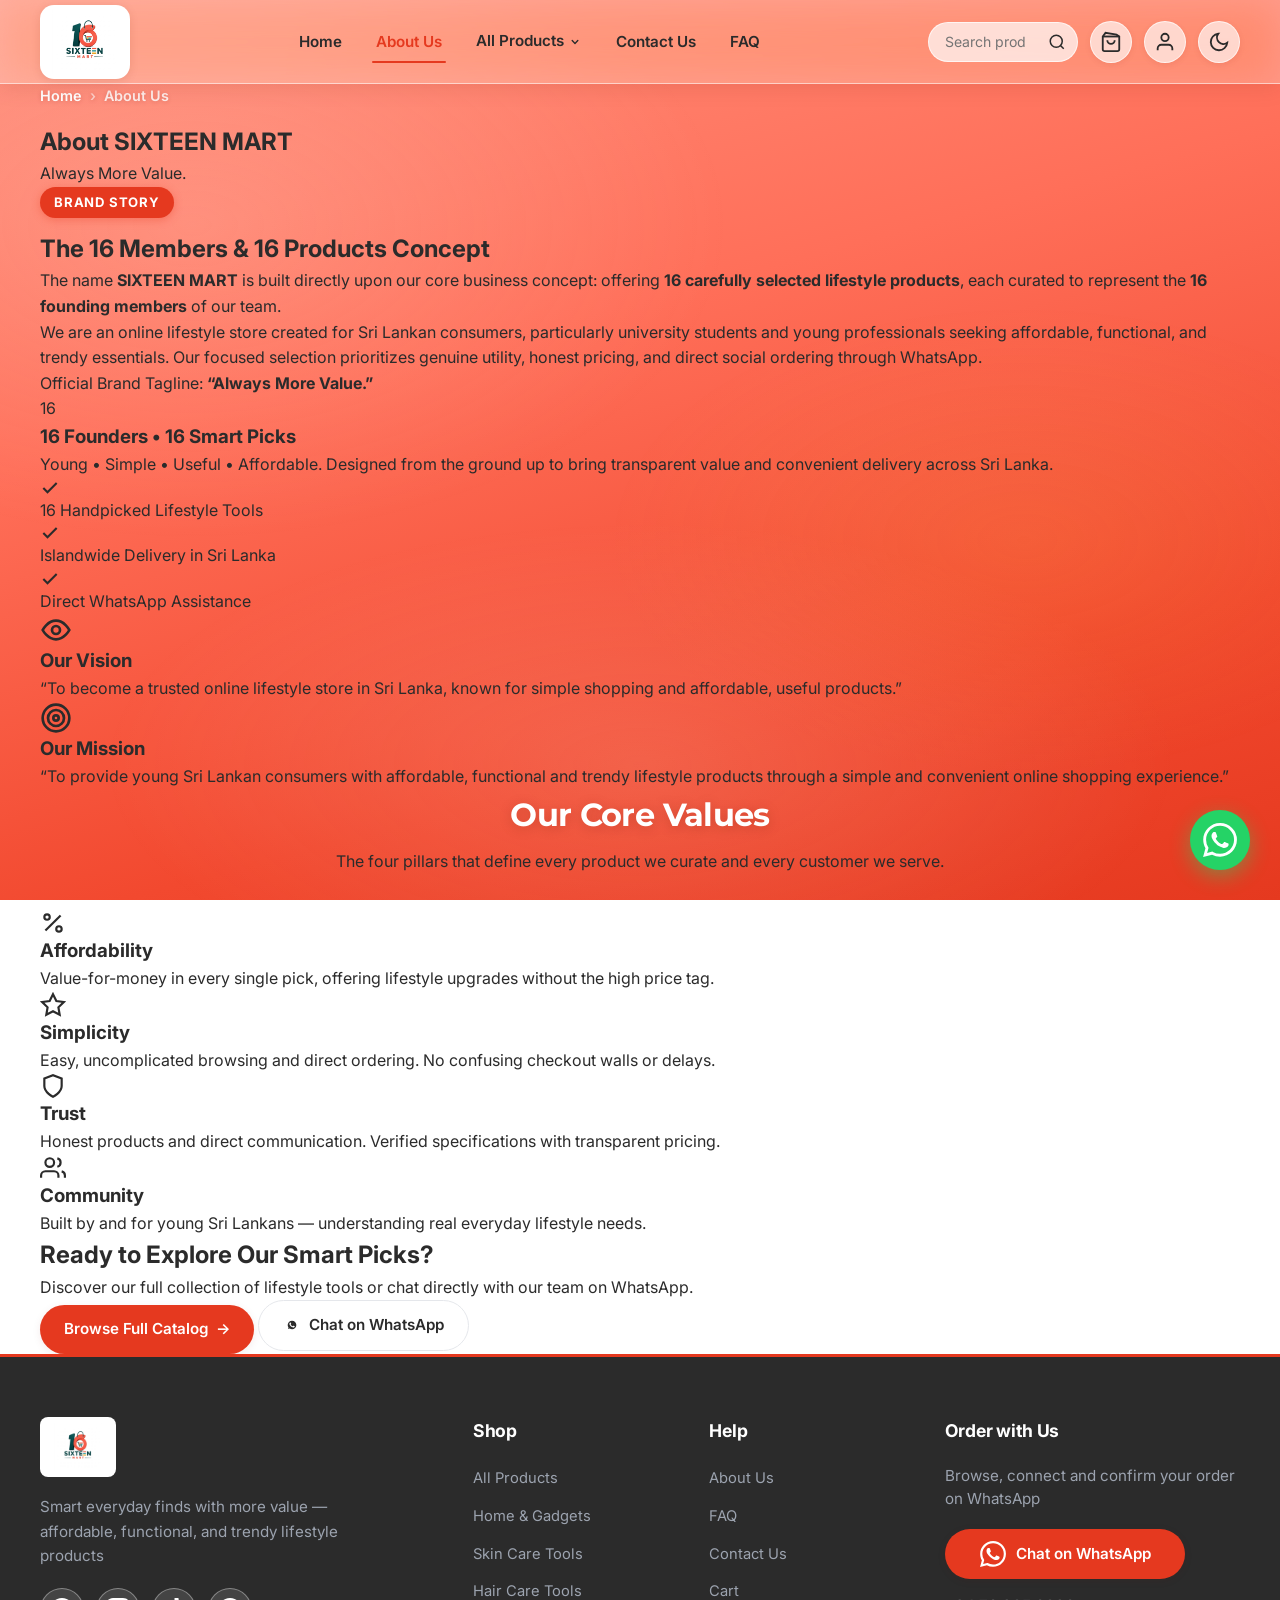
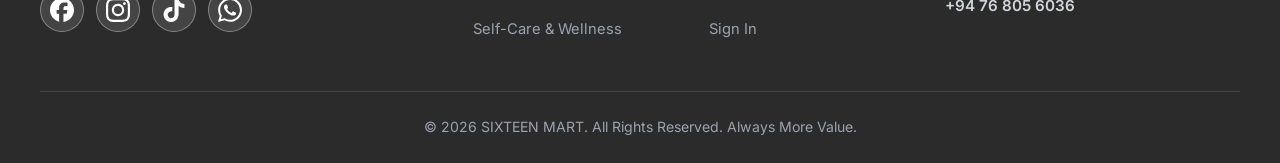
==== commit fe0a01c6: "Add files via upload" ====
--- a/about.html
+++ b/about.html
@@ -1,210 +1,210 @@
-<!DOCTYPE html>
-<html lang="en">
-
-<head>
-    <!-- Google Tag Manager -->
-<script>(function(w,d,s,l,i){w[l]=w[l]||[];w[l].push({'gtm.start':
-new Date().getTime(),event:'gtm.js'});var f=d.getElementsByTagName(s)[0],
-j=d.createElement(s),dl=l!='dataLayer'?'&l='+l:'';j.async=true;j.src=
-'https://www.googletagmanager.com/gtm.js?id='+i+dl;f.parentNode.insertBefore(j,f);
-})(window,document,'script','dataLayer','GTM-NBMDWPS4');</script>
-<!-- End Google Tag Manager -->
-    <meta charset="UTF-8">
-    <meta name="viewport" content="width=device-width, initial-scale=1.0, viewport-fit=cover">
-    <title>About Us — SIXTEEN MART | Always More Value</title>
-    <meta name="description" content="16 Mart is built on the concept of offering curated lifestyle products representing our 16 founding members. Discover our vision, mission, and core values.">
-    <link rel="canonical" href="https://16mart.store/about.html">
-
-    <!-- Open Graph -->
-    <meta property="og:title" content="About Us — SIXTEEN MART | Always More Value">
-    <meta property="og:description" content="16 Founders, 16 Selected Products. Discover the story, vision, and core values of SIXTEEN MART.">
-    <meta property="og:url" content="https://16mart.store/about.html">
-    <meta property="og:type" content="website">
-    <meta property="og:image" content="https://16mart.store/images/web-banner-1.jpg">
-
-    <!-- Anti-FOUC Theme Pre-loader -->
-    <script>
-        (function() {
-            var saved = localStorage.getItem('sixteenmart_theme') || localStorage.getItem('sixteen_mart_theme');
-            if (saved === 'dark') {
-                document.documentElement.setAttribute('data-theme', 'dark');
-            } else {
-                document.documentElement.setAttribute('data-theme', 'light');
-            }
-        })();
-    </script>
-
-    <!-- Google Fonts -->
-    <link rel="preconnect" href="https://fonts.googleapis.com">
-    <link rel="preconnect" href="https://fonts.gstatic.com" crossorigin>
-    <link href="https://fonts.googleapis.com/css2?family=Inter:wght@400;500;600;700;800&family=Montserrat:wght@500;600;700;800&display=swap" rel="stylesheet">
-
-    <!-- Modular Stylesheets -->
-    <link rel="stylesheet" href="css/base.css">
-    <link rel="stylesheet" href="css/layout.css">
-    <link rel="stylesheet" href="css/components.css">
-    <link rel="stylesheet" href="css/pages.css">
-</head>
-
-<body>
-<!-- Google Tag Manager (noscript) -->
-<noscript><iframe src="https://www.googletagmanager.com/ns.html?id=GTM-NBMDWPS4"
-height="0" width="0" style="display:none;visibility:hidden"></iframe></noscript>
-<!-- End Google Tag Manager (noscript) -->
-    <!-- Shared Header (Rendered by layout.js) -->
-    <div id="site-header"></div>
-
-    <main id="main-content">
-        <section class="about-hero-section">
-            <div class="container">
-                <nav class="breadcrumbs" aria-label="Breadcrumbs">
-                    <a href="index.html">Home</a>
-                    <span class="breadcrumbs-separator">&rsaquo;</span>
-                    <span aria-current="page">About Us</span>
-                </nav>
-
-                <div class="about-header-text">
-                    <h1 class="about-main-title">About SIXTEEN MART</h1>
-                    <p class="about-main-tagline">Always More Value.</p>
-                </div>
-            </div>
-        </section>
-
-        <!-- Brand Story & Concept -->
-        <section class="about-story-section">
-            <div class="container">
-                <div class="about-story-grid">
-                    <div class="about-story-card-main">
-                        <span class="offer-badge-tag">Brand Story</span>
-                        <h2>The 16 Members &amp; 16 Products Concept</h2>
-                        <p>The name <strong>SIXTEEN MART</strong> is built directly upon our core business concept: offering <strong>16 carefully selected lifestyle products</strong>, each curated to represent the <strong>16 founding members</strong> of our team.</p>
-                        <p>We are an online lifestyle store created for Sri Lankan consumers, particularly university students and young professionals seeking affordable, functional, and trendy essentials. Our focused selection prioritizes genuine utility, honest pricing, and direct social ordering through WhatsApp.</p>
-                        <div class="about-tagline-highlight">
-                            <span>Official Brand Tagline:</span>
-                            <strong>&ldquo;Always More Value.&rdquo;</strong>
-                        </div>
-                    </div>
-
-                    <div class="about-story-card-side">
-                        <div class="about-stat-circle">16</div>
-                        <h3>16 Founders &bull; 16 Smart Picks</h3>
-                        <p>Young &bull; Simple &bull; Useful &bull; Affordable. Designed from the ground up to bring transparent value and convenient delivery across Sri Lanka.</p>
-                        <ul class="about-features-list">
-                            <li>
-                                <svg viewBox="0 0 24 24" width="20" height="20" fill="none" stroke="currentColor" stroke-width="2.5"><polyline points="20 6 9 17 4 12"/></svg>
-                                <span>16 Handpicked Lifestyle Tools</span>
-                            </li>
-                            <li>
-                                <svg viewBox="0 0 24 24" width="20" height="20" fill="none" stroke="currentColor" stroke-width="2.5"><polyline points="20 6 9 17 4 12"/></svg>
-                                <span>Islandwide Delivery in Sri Lanka</span>
-                            </li>
-                            <li>
-                                <svg viewBox="0 0 24 24" width="20" height="20" fill="none" stroke="currentColor" stroke-width="2.5"><polyline points="20 6 9 17 4 12"/></svg>
-                                <span>Direct WhatsApp Assistance</span>
-                            </li>
-                        </ul>
-                    </div>
-                </div>
-            </div>
-        </section>
-
-        <!-- Vision & Mission -->
-        <section class="about-vm-section">
-            <div class="container">
-                <div class="about-vm-grid">
-                    <div class="about-vm-card">
-                        <div class="about-vm-icon">
-                            <svg viewBox="0 0 24 24" width="32" height="32" fill="none" stroke="currentColor" stroke-width="2"><circle cx="12" cy="12" r="3"/><path d="M2 12s3.6-7 10-7 10 7 10 7-3.6 7-10 7-10-7-10-7z"/></svg>
-                        </div>
-                        <h3>Our Vision</h3>
-                        <p>&ldquo;To become a trusted online lifestyle store in Sri Lanka, known for simple shopping and affordable, useful products.&rdquo;</p>
-                    </div>
-
-                    <div class="about-vm-card">
-                        <div class="about-vm-icon">
-                            <svg viewBox="0 0 24 24" width="32" height="32" fill="none" stroke="currentColor" stroke-width="2"><circle cx="12" cy="12" r="10"/><circle cx="12" cy="12" r="6"/><circle cx="12" cy="12" r="2"/></svg>
-                        </div>
-                        <h3>Our Mission</h3>
-                        <p>&ldquo;To provide young Sri Lankan consumers with affordable, functional and trendy lifestyle products through a simple and convenient online shopping experience.&rdquo;</p>
-                    </div>
-                </div>
-            </div>
-        </section>
-
-        <!-- Core Values -->
-        <section class="about-values-section">
-            <div class="container">
-                <div class="section-header text-center">
-                    <h2 class="section-title">Our Core Values</h2>
-                    <p class="section-subtitle">The four pillars that define every product we curate and every customer we serve.</p>
-                </div>
-
-                <div class="about-values-grid">
-                    <div class="value-card-box">
-                        <div class="value-icon-circle">
-                            <svg viewBox="0 0 24 24" width="26" height="26" fill="none" stroke="currentColor" stroke-width="2"><line x1="19" y1="5" x2="5" y2="19"/><circle cx="6.5" cy="6.5" r="2.5"/><circle cx="17.5" cy="17.5" r="2.5"/></svg>
-                        </div>
-                        <h3>Affordability</h3>
-                        <p>Value-for-money in every single pick, offering lifestyle upgrades without the high price tag.</p>
-                    </div>
-
-                    <div class="value-card-box">
-                        <div class="value-icon-circle">
-                            <svg viewBox="0 0 24 24" width="26" height="26" fill="none" stroke="currentColor" stroke-width="2"><polygon points="12 2 15.09 8.26 22 9.27 17 14.14 18.18 21.02 12 17.77 5.82 21.02 7 14.14 2 9.27 8.91 8.26 12 2"/></svg>
-                        </div>
-                        <h3>Simplicity</h3>
-                        <p>Easy, uncomplicated browsing and direct ordering. No confusing checkout walls or delays.</p>
-                    </div>
-
-                    <div class="value-card-box">
-                        <div class="value-icon-circle">
-                            <svg viewBox="0 0 24 24" width="26" height="26" fill="none" stroke="currentColor" stroke-width="2"><path d="M12 22s8-4 8-10V5l-8-3-8 3v7c0 6 8 10 8 10z"/></svg>
-                        </div>
-                        <h3>Trust</h3>
-                        <p>Honest products and direct communication. Verified specifications with transparent pricing.</p>
-                    </div>
-
-                    <div class="value-card-box">
-                        <div class="value-icon-circle">
-                            <svg viewBox="0 0 24 24" width="26" height="26" fill="none" stroke="currentColor" stroke-width="2"><path d="M17 21v-2a4 4 0 00-4-4H5a4 4 0 00-4 4v2"/><circle cx="9" cy="7" r="4"/><path d="M23 21v-2a4 4 0 00-3-3.87"/><path d="M16 3.13a4 4 0 010 7.75"/></svg>
-                        </div>
-                        <h3>Community</h3>
-                        <p>Built by and for young Sri Lankans &mdash; understanding real everyday lifestyle needs.</p>
-                    </div>
-                </div>
-
-                <!-- Call to Action Banner -->
-                <div class="about-cta-banner">
-                    <h2>Ready to Explore Our Smart Picks?</h2>
-                    <p>Discover our full collection of lifestyle tools or chat directly with our team on WhatsApp.</p>
-                    <div class="about-cta-buttons">
-                        <a href="products.html" class="btn btn-primary" data-track="nav_click" data-link-id="about-cta-catalog">
-                            <span>Browse Full Catalog</span>
-                            &rarr;
-                        </a>
-                        <a href="https://wa.me/94768056036?text=Hi%20SIXTEEN%20MART,%20I%20would%20like%20to%20know%20more%20about%20your%20products." class="btn btn-secondary" target="_blank" rel="noopener noreferrer" data-track="whatsapp_order" data-location="about-page">
-                            <svg class="icon-wa" viewBox="0 0 24 24" width="18" height="18" fill="currentColor"><path d="M12.031 6.172c-3.181 0-5.767 2.586-5.768 5.766-.001 1.298.38 2.27 1.019 3.287l-.582 2.128 2.182-.573c.978.58 1.911.928 3.149.929 3.182 0 5.767-2.587 5.768-5.766.001-3.187-2.575-5.771-5.768-5.771zm3.392 8.244c-.144.405-.837.774-1.17.824-.299.045-.677.063-1.092-.069-.252-.08-.575-.187-.988-.365-1.739-.751-2.874-2.502-2.961-2.617-.087-.116-.708-.94-.708-1.793s.448-1.273.607-1.446c.16-.175.348-.217.464-.217.116 0 .232.002.333.007.107.005.249-.041.39.299.144.348.492 1.2.535 1.288.043.087.072.188.014.304-.058.116-.087.188-.174.29-.087.101-.184.227-.262.305-.088.087-.18.182-.077.359.101.174.453.748.972 1.211.668.596 1.232.78 1.406.867.174.087.275.072.377-.044.101-.116.435-.507.551-.681.116-.174.232-.145.391-.087.16.058 1.014.478 1.188.565.174.087.29.13.333.203.044.072.044.42-.1 1.025z"/></svg>
-                            <span>Chat on WhatsApp</span>
-                        </a>
-                    </div>
-                </div>
-            </div>
-        </section>
-    </main>
-
-    <!-- Shared Footer (Rendered by layout.js) -->
-    <div id="site-footer"></div>
-
-    <!-- Scripts -->
-    <script src="js/config.js" defer></script>
-    <script src="js/products-data.js" defer></script>
-    <script src="js/reviews-data.js" defer></script>
-    <script src="js/analytics.js" defer></script>
-    <script src="js/theme.js" defer></script>
-    <script src="js/cart.js" defer></script>
-    <script src="js/modal.js" defer></script>
-    <script src="js/search.js" defer></script>
-    <script src="js/layout.js" defer></script>
-</body>
-
-</html>
+<!DOCTYPE html>
+<html lang="en">
+
+<head>
+    <!-- Google Tag Manager -->
+<script>(function(w,d,s,l,i){w[l]=w[l]||[];w[l].push({'gtm.start':
+new Date().getTime(),event:'gtm.js'});var f=d.getElementsByTagName(s)[0],
+j=d.createElement(s),dl=l!='dataLayer'?'&l='+l:'';j.async=true;j.src=
+'https://www.googletagmanager.com/gtm.js?id='+i+dl;f.parentNode.insertBefore(j,f);
+})(window,document,'script','dataLayer','GTM-NBMDWPS4');</script>
+<!-- End Google Tag Manager -->
+    <meta charset="UTF-8">
+    <meta name="viewport" content="width=device-width, initial-scale=1.0, viewport-fit=cover">
+    <title>About Us — SIXTEEN MART | Always More Value</title>
+    <meta name="description" content="16 Mart is built on the concept of offering curated lifestyle products representing our 16 founding members. Discover our vision, mission, and core values.">
+    <link rel="canonical" href="https://16mart.store/about.html">
+
+    <!-- Open Graph -->
+    <meta property="og:title" content="About Us — SIXTEEN MART | Always More Value">
+    <meta property="og:description" content="16 Founders, 16 Selected Products. Discover the story, vision, and core values of SIXTEEN MART.">
+    <meta property="og:url" content="https://16mart.store/about.html">
+    <meta property="og:type" content="website">
+    <meta property="og:image" content="https://16mart.store/images/web-banner-1.jpg">
+
+    <!-- Anti-FOUC Theme Pre-loader -->
+    <script>
+        (function() {
+            var saved = localStorage.getItem('sixteenmart_theme') || localStorage.getItem('sixteen_mart_theme');
+            if (saved === 'dark') {
+                document.documentElement.setAttribute('data-theme', 'dark');
+            } else {
+                document.documentElement.setAttribute('data-theme', 'light');
+            }
+        })();
+    </script>
+
+    <!-- Google Fonts -->
+    <link rel="preconnect" href="https://fonts.googleapis.com">
+    <link rel="preconnect" href="https://fonts.gstatic.com" crossorigin>
+    <link href="https://fonts.googleapis.com/css2?family=Inter:wght@400;500;600;700;800&family=Montserrat:wght@500;600;700;800&display=swap" rel="stylesheet">
+
+    <!-- Modular Stylesheets -->
+    <link rel="stylesheet" href="css/base.css">
+    <link rel="stylesheet" href="css/layout.css">
+    <link rel="stylesheet" href="css/components.css">
+    <link rel="stylesheet" href="css/pages.css">
+</head>
+
+<body>
+<!-- Google Tag Manager (noscript) -->
+<noscript><iframe src="https://www.googletagmanager.com/ns.html?id=GTM-NBMDWPS4"
+height="0" width="0" style="display:none;visibility:hidden"></iframe></noscript>
+<!-- End Google Tag Manager (noscript) -->
+    <!-- Shared Header (Rendered by layout.js) -->
+    <div id="site-header"></div>
+
+    <main id="main-content">
+        <section class="about-hero-section">
+            <div class="container">
+                <nav class="breadcrumbs" aria-label="Breadcrumbs">
+                    <a href="index.html">Home</a>
+                    <span class="breadcrumbs-separator">&rsaquo;</span>
+                    <span aria-current="page">About Us</span>
+                </nav>
+
+                <div class="about-header-text">
+                    <h1 class="about-main-title">About SIXTEEN MART</h1>
+                    <p class="about-main-tagline">Always More Value.</p>
+                </div>
+            </div>
+        </section>
+
+        <!-- Brand Story & Concept -->
+        <section class="about-story-section">
+            <div class="container">
+                <div class="about-story-grid">
+                    <div class="about-story-card-main">
+                        <span class="offer-badge-tag">Brand Story</span>
+                        <h2>The 16 Members &amp; 16 Products Concept</h2>
+                        <p>The name <strong>SIXTEEN MART</strong> is built directly upon our core business concept: offering <strong>16 carefully selected lifestyle products</strong>, each curated to represent the <strong>16 founding members</strong> of our team.</p>
+                        <p>We are an online lifestyle store created for Sri Lankan consumers, particularly university students and young professionals seeking affordable, functional, and trendy essentials. Our focused selection prioritizes genuine utility, honest pricing, and direct social ordering through WhatsApp.</p>
+                        <div class="about-tagline-highlight">
+                            <span>Official Brand Tagline:</span>
+                            <strong>&ldquo;Always More Value.&rdquo;</strong>
+                        </div>
+                    </div>
+
+                    <div class="about-story-card-side">
+                        <div class="about-stat-circle">16</div>
+                        <h3>16 Founders &bull; 16 Smart Picks</h3>
+                        <p>Young &bull; Simple &bull; Useful &bull; Affordable. Designed from the ground up to bring transparent value and convenient delivery across Sri Lanka.</p>
+                        <ul class="about-features-list">
+                            <li>
+                                <svg viewBox="0 0 24 24" width="20" height="20" fill="none" stroke="currentColor" stroke-width="2.5"><polyline points="20 6 9 17 4 12"/></svg>
+                                <span>16 Handpicked Lifestyle Tools</span>
+                            </li>
+                            <li>
+                                <svg viewBox="0 0 24 24" width="20" height="20" fill="none" stroke="currentColor" stroke-width="2.5"><polyline points="20 6 9 17 4 12"/></svg>
+                                <span>Islandwide Delivery in Sri Lanka</span>
+                            </li>
+                            <li>
+                                <svg viewBox="0 0 24 24" width="20" height="20" fill="none" stroke="currentColor" stroke-width="2.5"><polyline points="20 6 9 17 4 12"/></svg>
+                                <span>Direct WhatsApp Assistance</span>
+                            </li>
+                        </ul>
+                    </div>
+                </div>
+            </div>
+        </section>
+
+        <!-- Vision & Mission -->
+        <section class="about-vm-section">
+            <div class="container">
+                <div class="about-vm-grid">
+                    <div class="about-vm-card">
+                        <div class="about-vm-icon">
+                            <svg viewBox="0 0 24 24" width="32" height="32" fill="none" stroke="currentColor" stroke-width="2"><circle cx="12" cy="12" r="3"/><path d="M2 12s3.6-7 10-7 10 7 10 7-3.6 7-10 7-10-7-10-7z"/></svg>
+                        </div>
+                        <h3>Our Vision</h3>
+                        <p>&ldquo;To become a trusted online lifestyle store in Sri Lanka, known for simple shopping and affordable, useful products.&rdquo;</p>
+                    </div>
+
+                    <div class="about-vm-card">
+                        <div class="about-vm-icon">
+                            <svg viewBox="0 0 24 24" width="32" height="32" fill="none" stroke="currentColor" stroke-width="2"><circle cx="12" cy="12" r="10"/><circle cx="12" cy="12" r="6"/><circle cx="12" cy="12" r="2"/></svg>
+                        </div>
+                        <h3>Our Mission</h3>
+                        <p>&ldquo;To provide young Sri Lankan consumers with affordable, functional and trendy lifestyle products through a simple and convenient online shopping experience.&rdquo;</p>
+                    </div>
+                </div>
+            </div>
+        </section>
+
+        <!-- Core Values -->
+        <section class="about-values-section">
+            <div class="container">
+                <div class="section-header text-center">
+                    <h2 class="section-title">Our Core Values</h2>
+                    <p class="section-subtitle">The four pillars that define every product we curate and every customer we serve.</p>
+                </div>
+
+                <div class="about-values-grid">
+                    <div class="value-card-box">
+                        <div class="value-icon-circle">
+                            <svg viewBox="0 0 24 24" width="26" height="26" fill="none" stroke="currentColor" stroke-width="2"><line x1="19" y1="5" x2="5" y2="19"/><circle cx="6.5" cy="6.5" r="2.5"/><circle cx="17.5" cy="17.5" r="2.5"/></svg>
+                        </div>
+                        <h3>Affordability</h3>
+                        <p>Value-for-money in every single pick, offering lifestyle upgrades without the high price tag.</p>
+                    </div>
+
+                    <div class="value-card-box">
+                        <div class="value-icon-circle">
+                            <svg viewBox="0 0 24 24" width="26" height="26" fill="none" stroke="currentColor" stroke-width="2"><polygon points="12 2 15.09 8.26 22 9.27 17 14.14 18.18 21.02 12 17.77 5.82 21.02 7 14.14 2 9.27 8.91 8.26 12 2"/></svg>
+                        </div>
+                        <h3>Simplicity</h3>
+                        <p>Easy, uncomplicated browsing and direct ordering. No confusing checkout walls or delays.</p>
+                    </div>
+
+                    <div class="value-card-box">
+                        <div class="value-icon-circle">
+                            <svg viewBox="0 0 24 24" width="26" height="26" fill="none" stroke="currentColor" stroke-width="2"><path d="M12 22s8-4 8-10V5l-8-3-8 3v7c0 6 8 10 8 10z"/></svg>
+                        </div>
+                        <h3>Trust</h3>
+                        <p>Honest products and direct communication. Verified specifications with transparent pricing.</p>
+                    </div>
+
+                    <div class="value-card-box">
+                        <div class="value-icon-circle">
+                            <svg viewBox="0 0 24 24" width="26" height="26" fill="none" stroke="currentColor" stroke-width="2"><path d="M17 21v-2a4 4 0 00-4-4H5a4 4 0 00-4 4v2"/><circle cx="9" cy="7" r="4"/><path d="M23 21v-2a4 4 0 00-3-3.87"/><path d="M16 3.13a4 4 0 010 7.75"/></svg>
+                        </div>
+                        <h3>Community</h3>
+                        <p>Built by and for young Sri Lankans &mdash; understanding real everyday lifestyle needs.</p>
+                    </div>
+                </div>
+
+                <!-- Call to Action Banner -->
+                <div class="about-cta-banner">
+                    <h2>Ready to Explore Our Smart Picks?</h2>
+                    <p>Discover our full collection of lifestyle tools or chat directly with our team on WhatsApp.</p>
+                    <div class="about-cta-buttons">
+                        <a href="products.html" class="btn btn-primary" data-track="nav_click" data-link-id="about-cta-catalog">
+                            <span>Browse Full Catalog</span>
+                            &rarr;
+                        </a>
+                        <a href="https://wa.me/94768056036?text=Hi%20SIXTEEN%20MART,%20I%20would%20like%20to%20know%20more%20about%20your%20products." class="btn btn-secondary" target="_blank" rel="noopener noreferrer" data-track="whatsapp_order" data-location="about-page">
+                            <svg class="icon-wa" viewBox="0 0 24 24" width="18" height="18" fill="currentColor"><path d="M12.031 6.172c-3.181 0-5.767 2.586-5.768 5.766-.001 1.298.38 2.27 1.019 3.287l-.582 2.128 2.182-.573c.978.58 1.911.928 3.149.929 3.182 0 5.767-2.587 5.768-5.766.001-3.187-2.575-5.771-5.768-5.771zm3.392 8.244c-.144.405-.837.774-1.17.824-.299.045-.677.063-1.092-.069-.252-.08-.575-.187-.988-.365-1.739-.751-2.874-2.502-2.961-2.617-.087-.116-.708-.94-.708-1.793s.448-1.273.607-1.446c.16-.175.348-.217.464-.217.116 0 .232.002.333.007.107.005.249-.041.39.299.144.348.492 1.2.535 1.288.043.087.072.188.014.304-.058.116-.087.188-.174.29-.087.101-.184.227-.262.305-.088.087-.18.182-.077.359.101.174.453.748.972 1.211.668.596 1.232.78 1.406.867.174.087.275.072.377-.044.101-.116.435-.507.551-.681.116-.174.232-.145.391-.087.16.058 1.014.478 1.188.565.174.087.29.13.333.203.044.072.044.42-.1 1.025z"/></svg>
+                            <span>Chat on WhatsApp</span>
+                        </a>
+                    </div>
+                </div>
+            </div>
+        </section>
+    </main>
+
+    <!-- Shared Footer (Rendered by layout.js) -->
+    <div id="site-footer"></div>
+
+    <!-- Scripts -->
+    <script src="js/config.js" defer></script>
+    <script src="js/products-data.js" defer></script>
+    <script src="js/reviews-data.js" defer></script>
+    <script src="js/analytics.js" defer></script>
+    <script src="js/theme.js" defer></script>
+    <script src="js/cart.js" defer></script>
+    <script src="js/modal.js" defer></script>
+    <script src="js/search.js" defer></script>
+    <script src="js/layout.js" defer></script>
+</body>
+
+</html>
--- a/css/base.css
+++ b/css/base.css
@@ -1,10 +1,13 @@
 /**
  * SIXTEEN MART — Base Styles, CSS Variables & Design System
  * Primary Coral Orange: #FF6F59 (from brand guideline)
+ * ORANGE-DOMINANT: gradient background, frosted glass surfaces
  */
 :root {
-  /* Brand Palette */
+  /* Brand Palette (from brand guideline) */
   --brand-orange: #FF6F59;
+  --brand-orange-light: #FF8F7C;
+  --brand-orange-deep: #E5391F;
   --brand-orange-dark: #D84C35;
   --brand-orange-soft: #FFF0ED;
   --brand-teal: #1B4D4A;
@@ -12,8 +15,8 @@
   --brand-charcoal: #2B2B2B;
   --brand-mustard: #F2B134;
 
-  /* Theme: Light (Default) */
-  --bg: #FFFFFF;
+  /* Theme: Light (Default) — Orange-dominant */
+  --bg: #FF6F59;
   --surface: #FFFFFF;
   --surface-subtle: #F8F9FA;
   --surface-card: #FFFFFF;
@@ -23,16 +26,22 @@
   --border: #E5E7EB;
   --border-light: #F3F4F6;
 
+  /* Page gradient — the main background */
+  --page-gradient: linear-gradient(165deg, #FF8F7C 0%, #FF6F59 38%, #F2492F 75%, #E5391F 100%);
+
   /* Glassmorphism */
-  --glass-bg: rgba(255, 255, 255, 0.85);
-  --glass-border: rgba(255, 255, 255, 0.6);
-  --glass-blur: blur(14px) saturate(160%);
+  --glass-bg: rgba(255, 255, 255, 0.22);
+  --glass-bg-card: rgba(255, 255, 255, 0.62);
+  --glass-bg-panel: rgba(255, 248, 240, 0.88);
+  --glass-border: rgba(255, 255, 255, 0.55);
+  --glass-blur: 18px;
+  --glass-shadow: 0 10px 34px rgba(120, 30, 10, 0.20), inset 0 1px 0 rgba(255, 255, 255, 0.6);
 
   /* Shadows */
-  --shadow-sm: 0 2px 8px rgba(0, 0, 0, 0.04);
-  --shadow-md: 0 4px 20px rgba(0, 0, 0, 0.07);
-  --shadow-lg: 0 10px 30px rgba(0, 0, 0, 0.12);
-  --shadow-orange: 0 6px 20px rgba(255, 111, 89, 0.28);
+  --shadow-sm: 0 2px 8px rgba(120, 30, 10, 0.08);
+  --shadow-md: 0 4px 20px rgba(120, 30, 10, 0.14);
+  --shadow-lg: 0 10px 30px rgba(120, 30, 10, 0.22);
+  --shadow-orange: 0 6px 20px rgba(255, 111, 89, 0.35);
 
   /* Layout & Sizing */
   --nav-height: 84px;
@@ -43,6 +52,14 @@
   --radius-lg: 20px;
   --radius-pill: 9999px;
 
+  /* WhatsApp Icon Sizes */
+  --wa-icon-card: 28px;
+  --wa-icon-card-mobile: 26px;
+  --wa-icon-modal: 24px;
+  --wa-icon-floating: 34px;
+  --wa-icon-tab: 28px;
+  --wa-icon-footer: 26px;
+
   /* Transitions */
   --transition-fast: 150ms ease;
   --transition-base: 220ms ease;
@@ -50,20 +67,25 @@
 }
 
 [data-theme="dark"] {
-  --bg: #121316;
-  --surface: #1B1D22;
-  --surface-subtle: #23262D;
-  --surface-card: #1E2128;
+  --bg: #1E1411;
+  --surface: #2B1A14;
+  --surface-subtle: #331E16;
+  --surface-card: #2B1A14;
   --text: #F3F4F6;
   --text-muted: #9CA3AF;
-  --text-inverse: #121316;
-  --border: #2D313A;
-  --border-light: #23262D;
-
-  --brand-orange-soft: rgba(255, 111, 89, 0.15);
-
-  --glass-bg: rgba(27, 29, 34, 0.88);
-  --glass-border: rgba(255, 255, 255, 0.08);
+  --text-inverse: #1E1411;
+  --border: #4A2E22;
+  --border-light: #3D2419;
+
+  --brand-orange-soft: rgba(255, 111, 89, 0.18);
+
+  --page-gradient: linear-gradient(165deg, #2B1A14 0%, #1E1411 50%, #1A0F0B 100%);
+
+  --glass-bg: rgba(255, 255, 255, 0.07);
+  --glass-bg-card: rgba(255, 255, 255, 0.10);
+  --glass-bg-panel: rgba(43, 26, 20, 0.92);
+  --glass-border: rgba(255, 255, 255, 0.10);
+  --glass-shadow: 0 10px 34px rgba(0, 0, 0, 0.45), inset 0 1px 0 rgba(255, 255, 255, 0.06);
 
   --shadow-sm: 0 2px 8px rgba(0, 0, 0, 0.35);
   --shadow-md: 0 4px 20px rgba(0, 0, 0, 0.5);
@@ -86,18 +108,35 @@
 
 body {
   font-family: 'Inter', -apple-system, BlinkMacSystemFont, 'Segoe UI', Roboto, Helvetica, Arial, sans-serif;
-  background-color: var(--bg);
+  background: var(--page-gradient);
+  background-attachment: fixed;
   color: var(--text);
   line-height: 1.6;
   min-height: 100vh;
   display: flex;
   flex-direction: column;
-  transition: background-color var(--transition-base), color var(--transition-base);
+  transition: background var(--transition-base), color var(--transition-base);
   overflow-x: hidden;
+  position: relative;
+}
+
+/* Decorative radial glows behind glass surfaces */
+body::before {
+  content: '';
+  position: fixed;
+  inset: 0;
+  pointer-events: none;
+  z-index: 0;
+  background:
+    radial-gradient(ellipse 60% 50% at 15% 25%, rgba(255, 248, 240, 0.16) 0%, transparent 70%),
+    radial-gradient(ellipse 50% 40% at 80% 60%, rgba(242, 177, 52, 0.12) 0%, transparent 65%),
+    radial-gradient(ellipse 70% 45% at 50% 85%, rgba(255, 248, 240, 0.14) 0%, transparent 60%);
 }
 
 main {
   flex: 1 0 auto;
+  position: relative;
+  z-index: 1;
 }
 
 img, picture, svg, video {
@@ -130,11 +169,54 @@
 
 /* Accessible tap target & focus */
 :focus-visible {
-  outline: 2px solid var(--brand-orange);
+  outline: 3px solid rgba(255, 255, 255, 0.8);
   outline-offset: 3px;
 }
 
-/* Button Component Styles */
+/* ==========================================================
+   REUSABLE GLASS CLASS
+   ========================================================== */
+.glass {
+  background: var(--glass-bg);
+  -webkit-backdrop-filter: blur(var(--glass-blur)) saturate(170%);
+  backdrop-filter: blur(var(--glass-blur)) saturate(170%);
+  border: 1px solid var(--glass-border);
+  box-shadow: var(--glass-shadow);
+}
+
+.glass-card {
+  background: var(--glass-bg-card);
+  -webkit-backdrop-filter: blur(16px) saturate(170%);
+  backdrop-filter: blur(16px) saturate(170%);
+  border: 1px solid var(--glass-border);
+  box-shadow: var(--glass-shadow);
+  border-radius: var(--radius-lg);
+}
+
+.glass-panel {
+  background: var(--glass-bg-panel);
+  -webkit-backdrop-filter: blur(20px) saturate(160%);
+  backdrop-filter: blur(20px) saturate(160%);
+  border: 1px solid var(--glass-border);
+  box-shadow: var(--glass-shadow);
+  border-radius: var(--radius-lg);
+}
+
+@supports not ((backdrop-filter: blur(1px)) or (-webkit-backdrop-filter: blur(1px))) {
+  .glass { background: rgba(255, 248, 240, 0.92); }
+  .glass-card { background: rgba(255, 248, 240, 0.95); }
+  .glass-panel { background: rgba(255, 248, 240, 0.96); }
+}
+
+@media (prefers-reduced-transparency: reduce) {
+  .glass { background: rgba(255, 248, 240, 0.95); }
+  .glass-card { background: rgba(255, 248, 240, 0.97); }
+  .glass-panel { background: rgba(255, 248, 240, 0.98); }
+}
+
+/* ==========================================================
+   BUTTON COMPONENT STYLES
+   ========================================================== */
 .btn {
   display: inline-flex;
   align-items: center;
@@ -151,14 +233,14 @@
 }
 
 .btn-primary {
-  background-color: var(--brand-orange);
+  background-color: var(--brand-orange-deep);
   color: #FFFFFF !important;
   box-shadow: var(--shadow-sm);
 }
 
 .btn-primary:hover {
-  background-color: var(--brand-orange-dark);
-  transform: translateY(-1px);
+  background-color: #C8301A;
+  transform: translateY(-2px);
   box-shadow: var(--shadow-orange);
 }
 
@@ -170,11 +252,13 @@
 
 .btn-secondary:hover {
   border-color: var(--brand-orange);
-  color: var(--brand-orange-dark);
+  color: var(--brand-orange-deep);
   background-color: var(--brand-orange-soft);
 }
 
-/* Utility Containers */
+/* ==========================================================
+   UTILITY CONTAINERS
+   ========================================================== */
 .container {
   width: 100%;
   max-width: var(--max-width);
@@ -196,12 +280,15 @@
   margin-bottom: 36px;
 }
 
+/* Section titles on the orange background: white, bold */
 .section-title {
+  font-family: 'Montserrat', 'Inter', sans-serif;
   font-size: 2rem;
   font-weight: 700;
-  color: var(--text);
+  color: #FFFFFF;
   letter-spacing: -0.02em;
   margin-bottom: 8px;
+  text-shadow: 0 2px 12px rgba(120, 30, 10, 0.25);
 }
 
 @media (max-width: 768px) {
--- a/css/layout.css
+++ b/css/layout.css
@@ -1,6 +1,7 @@
 /**
  * SIXTEEN MART — Layout Styles
  * Sticky Glass Header, Desktop & Mobile Navigation, Drawer, Footer, and Floating Mobile Tab Bar
+ * Visually updated for orange-dominant storefront with true frosted glassmorphism.
  */
 
 /* ==========================================================
@@ -13,17 +14,33 @@
   right: 0;
   z-index: 500;
   height: var(--nav-height);
-  background: var(--glass-bg);
-  -webkit-backdrop-filter: var(--glass-blur);
-  backdrop-filter: var(--glass-blur);
-  border-bottom: 1px solid var(--glass-border);
-  box-shadow: var(--shadow-sm);
-  transition: background-color var(--transition-base), height var(--transition-base);
-}
-
-@supports not (backdrop-filter: blur(1px)) {
+  background: rgba(255, 255, 255, 0.28);
+  -webkit-backdrop-filter: blur(20px) saturate(180%);
+  backdrop-filter: blur(20px) saturate(180%);
+  border-bottom: 1px solid rgba(255, 255, 255, 0.55);
+  box-shadow: 0 4px 20px rgba(120, 30, 10, 0.12);
+  transition: background-color var(--transition-base), height var(--transition-base), box-shadow var(--transition-base);
+}
+
+/* Scrolled state strengthens glass opacity */
+.site-header-navbar.scrolled {
+  background: rgba(255, 255, 255, 0.42);
+  box-shadow: 0 8px 30px rgba(120, 30, 10, 0.18);
+}
+
+[data-theme="dark"] .site-header-navbar {
+  background: rgba(30, 20, 17, 0.70);
+  border-bottom: 1px solid rgba(255, 255, 255, 0.08);
+  box-shadow: 0 4px 20px rgba(0, 0, 0, 0.4);
+}
+
+[data-theme="dark"] .site-header-navbar.scrolled {
+  background: rgba(30, 20, 17, 0.88);
+}
+
+@supports not ((backdrop-filter: blur(1px)) or (-webkit-backdrop-filter: blur(1px))) {
   .site-header-navbar {
-    background: var(--surface);
+    background: rgba(255, 248, 240, 0.95);
   }
 }
 
@@ -38,7 +55,7 @@
   gap: 20px;
 }
 
-/* Logo Styling */
+/* Logo Styling — rounded white chip so it is clear on the glass */
 .navbar-logo-link {
   display: flex;
   align-items: center;
@@ -51,7 +68,10 @@
   align-items: center;
   justify-content: center;
   height: calc(var(--nav-height) - 10px);
-  border-radius: var(--radius-sm);
+  background: #FFFFFF;
+  padding: 4px 12px;
+  border-radius: var(--radius-md);
+  box-shadow: 0 2px 10px rgba(120, 30, 10, 0.12);
   transition: all var(--transition-fast);
 }
 
@@ -61,18 +81,6 @@
   object-fit: contain;
 }
 
-/* Light mode logo blend */
-[data-theme="light"] .navbar-logo-img {
-  mix-blend-mode: multiply;
-}
-
-/* Dark mode logo chip */
-[data-theme="dark"] .logo-chip {
-  background: #FFFFFF;
-  padding: 4px 10px;
-  box-shadow: 0 2px 6px rgba(0, 0, 0, 0.4);
-}
-
 /* ==========================================================
    DESKTOP NAVIGATION
    ========================================================== */
@@ -88,17 +96,21 @@
 }
 
 .nav-link {
-  font-weight: 500;
+  font-weight: 600;
   font-size: 0.95rem;
-  color: var(--text);
+  color: var(--brand-charcoal);
   padding: 8px 4px;
   position: relative;
   transition: color var(--transition-fast);
 }
 
+[data-theme="dark"] .nav-link {
+  color: #F3F4F6;
+}
+
 .nav-link:hover,
 .nav-link.active {
-  color: var(--brand-orange);
+  color: var(--brand-orange-deep);
 }
 
 .nav-link.active::after {
@@ -107,8 +119,8 @@
   bottom: -4px;
   left: 0;
   right: 0;
-  height: 2.5px;
-  background-color: var(--brand-orange);
+  height: 2px;
+  background-color: var(--brand-orange-deep);
   border-radius: 2px;
 }
 
@@ -127,11 +139,13 @@
   position: absolute;
   top: 100%;
   left: 0;
-  min-width: 220px;
-  background: var(--surface);
-  border: 1px solid var(--border);
+  min-width: 230px;
+  background: rgba(255, 248, 240, 0.95);
+  -webkit-backdrop-filter: blur(18px) saturate(170%);
+  backdrop-filter: blur(18px) saturate(170%);
+  border: 1px solid rgba(255, 255, 255, 0.6);
   border-radius: var(--radius-md);
-  box-shadow: var(--shadow-lg);
+  box-shadow: 0 10px 30px rgba(120, 30, 10, 0.20);
   padding: 8px 0;
   opacity: 0;
   visibility: hidden;
@@ -140,6 +154,12 @@
   z-index: 600;
 }
 
+[data-theme="dark"] .nav-dropdown-menu {
+  background: rgba(43, 26, 20, 0.95);
+  border-color: rgba(255, 255, 255, 0.1);
+  box-shadow: 0 10px 30px rgba(0, 0, 0, 0.5);
+}
+
 .nav-dropdown-item:hover .nav-dropdown-menu,
 .nav-dropdown-item:focus-within .nav-dropdown-menu {
   opacity: 1;
@@ -149,17 +169,21 @@
 
 .dropdown-link {
   display: block;
-  padding: 10px 18px;
-  font-size: 0.9rem;
-  font-weight: 500;
-  color: var(--text);
+  padding: 10px 20px;
+  font-size: 0.92rem;
+  font-weight: 600;
+  color: var(--brand-charcoal);
   transition: background-color var(--transition-fast), color var(--transition-fast);
+}
+
+[data-theme="dark"] .dropdown-link {
+  color: #F3F4F6;
 }
 
 .dropdown-link:hover,
 .dropdown-link:focus {
   background-color: var(--brand-orange-soft);
-  color: var(--brand-orange-dark);
+  color: var(--brand-orange-deep);
 }
 
 /* Desktop Actions: [Search] [Cart] [Sign In] [Theme] */
@@ -182,19 +206,26 @@
 .nav-search-input {
   width: 150px;
   height: 40px;
-  background: var(--surface-subtle);
-  border: 1px solid var(--border);
+  background: rgba(255, 255, 255, 0.7);
+  border: 1px solid rgba(255, 255, 255, 0.7);
   border-radius: var(--radius-pill);
   padding: 0 38px 0 16px;
   font-size: 0.88rem;
-  transition: width var(--transition-base), border-color var(--transition-base), box-shadow var(--transition-base);
+  color: var(--brand-charcoal);
+  transition: width var(--transition-base), border-color var(--transition-base), box-shadow var(--transition-base), background-color var(--transition-base);
+}
+
+[data-theme="dark"] .nav-search-input {
+  background: rgba(255, 255, 255, 0.1);
+  border-color: rgba(255, 255, 255, 0.15);
+  color: #F3F4F6;
 }
 
 .nav-search-input:focus {
   width: 220px;
-  border-color: var(--brand-orange);
-  background: var(--surface);
-  box-shadow: 0 0 0 3px rgba(255, 111, 89, 0.15);
+  border-color: var(--brand-orange-deep);
+  background: #FFFFFF;
+  box-shadow: 0 0 0 3px rgba(229, 57, 31, 0.2);
 }
 
 .search-submit-btn {
@@ -203,11 +234,11 @@
   display: flex;
   align-items: center;
   justify-content: center;
-  color: var(--text-muted);
+  color: var(--brand-charcoal);
 }
 
 .search-submit-btn:hover {
-  color: var(--brand-orange);
+  color: var(--brand-orange-deep);
 }
 
 .navbar-icon-btn {
@@ -218,17 +249,25 @@
   width: 42px;
   height: 42px;
   border-radius: 50%;
-  background: var(--surface-subtle);
-  color: var(--text);
-  border: 1px solid var(--border);
+  background: rgba(255, 255, 255, 0.65);
+  color: var(--brand-charcoal);
+  border: 1px solid rgba(255, 255, 255, 0.7);
+  box-shadow: 0 2px 6px rgba(120, 30, 10, 0.08);
   transition: all var(--transition-fast);
+}
+
+[data-theme="dark"] .navbar-icon-btn {
+  background: rgba(255, 255, 255, 0.1);
+  color: #F3F4F6;
+  border-color: rgba(255, 255, 255, 0.15);
 }
 
 .navbar-icon-btn:hover,
 .navbar-icon-btn.active {
   background: var(--brand-orange-soft);
-  color: var(--brand-orange);
-  border-color: var(--brand-orange);
+  color: var(--brand-orange-deep);
+  border-color: var(--brand-orange-deep);
+  transform: translateY(-1px);
 }
 
 /* Cart badge count */
@@ -240,14 +279,14 @@
   height: 20px;
   padding: 0 5px;
   border-radius: var(--radius-pill);
-  background-color: var(--brand-orange);
+  background-color: var(--brand-orange-deep);
   color: #FFFFFF;
   font-size: 11px;
   font-weight: 700;
   display: inline-flex;
   align-items: center;
   justify-content: center;
-  box-shadow: 0 2px 5px rgba(255, 111, 89, 0.4);
+  box-shadow: 0 2px 6px rgba(229, 57, 31, 0.5);
 }
 
 .badge-bump {
@@ -291,8 +330,21 @@
     height: var(--nav-height-mobile);
   }
 
+  .header-container {
+    padding: 0 12px;
+    gap: 8px;
+  }
+
+  .navbar-logo-link {
+    min-width: 0;
+    flex-shrink: 1;
+    padding: 6px 0;
+  }
+
   .logo-chip {
-    height: calc(var(--nav-height-mobile) - 10px);
+    height: calc(var(--nav-height-mobile) - 14px);
+    max-width: 140px;
+    padding: 3px 8px;
   }
 
   .desktop-nav,
@@ -305,6 +357,13 @@
     display: flex;
     align-items: center;
     gap: 8px;
+    flex-shrink: 0;
+  }
+
+  .navbar-icon-btn {
+    width: 40px;
+    height: 40px;
+    flex-shrink: 0;
   }
 
   .hamburger-btn {
@@ -312,40 +371,79 @@
   }
 }
 
+@media (max-width: 420px) {
+  .header-container {
+    padding: 0 8px;
+    gap: 6px;
+  }
+
+  .logo-chip {
+    max-width: 110px;
+    padding: 2px 6px;
+  }
+
+  .mobile-actions {
+    gap: 5px;
+  }
+
+  .navbar-icon-btn {
+    width: 36px;
+    height: 36px;
+  }
+}
+
 /* ==========================================================
    MOBILE DRAWER PANEL
+   Fixed to root viewport, 100dvh height, high z-index
    ========================================================== */
 .mobile-drawer-overlay {
   position: fixed;
   inset: 0;
-  background: rgba(0, 0, 0, 0.55);
-  backdrop-filter: blur(4px);
+  width: 100%;
+  height: 100%;
+  height: 100dvh;
+  background: rgba(0, 0, 0, 0.62);
+  -webkit-backdrop-filter: blur(6px);
+  backdrop-filter: blur(6px);
   opacity: 0;
+  visibility: hidden;
   pointer-events: none;
-  transition: opacity var(--transition-base);
-  z-index: 1000;
+  transition: opacity var(--transition-base), visibility var(--transition-base);
+  z-index: 1500;
 }
 
 .mobile-drawer-overlay.open {
   opacity: 1;
+  visibility: visible;
   pointer-events: auto;
 }
 
 .mobile-drawer-panel {
-  position: absolute;
+  position: fixed;
   top: 0;
   right: 0;
+  bottom: 0;
   width: 85%;
   max-width: 340px;
   height: 100%;
-  background: var(--surface);
-  box-shadow: var(--shadow-lg);
+  height: 100dvh;
+  background: #FFFFFF;
+  color: var(--brand-charcoal);
+  box-shadow: -8px 0 32px rgba(0, 0, 0, 0.35);
   transform: translateX(100%);
-  transition: transform var(--transition-slow);
+  transition: transform 320ms cubic-bezier(0.16, 1, 0.3, 1);
   display: flex;
   flex-direction: column;
   overflow-y: auto;
-  padding: 20px 24px;
+  -webkit-overflow-scrolling: touch;
+  padding: 20px 24px 40px 24px;
+  z-index: 1501;
+}
+
+[data-theme="dark"] .mobile-drawer-panel {
+  background: #231612;
+  border-left: 1px solid rgba(255, 255, 255, 0.1);
+  color: #F3F4F6;
 }
 
 .mobile-drawer-overlay.open .mobile-drawer-panel {
@@ -381,7 +479,7 @@
 }
 
 .drawer-close-btn:hover {
-  color: var(--brand-orange);
+  color: var(--brand-orange-deep);
 }
 
 .drawer-search-form {
@@ -399,7 +497,7 @@
 }
 
 .drawer-search-input:focus {
-  border-color: var(--brand-orange);
+  border-color: var(--brand-orange-deep);
   background: var(--surface);
 }
 
@@ -421,7 +519,7 @@
 
 .drawer-link.active,
 .drawer-link:hover {
-  color: var(--brand-orange);
+  color: var(--brand-orange-deep);
 }
 
 .drawer-accordion-btn {
@@ -437,7 +535,7 @@
 }
 
 .drawer-accordion-btn.active {
-  color: var(--brand-orange);
+  color: var(--brand-orange-deep);
 }
 
 .drawer-sublinks-list {
@@ -461,11 +559,12 @@
 }
 
 .drawer-sublink:hover {
-  color: var(--brand-orange);
+  color: var(--brand-orange-deep);
 }
 
 /* ==========================================================
    MOBILE FLOATING BOTTOM TAB BAR (<= 900px only)
+   Frosted glass treatment floating over orange background
    ========================================================== */
 .mobile-bottom-tab-bar {
   display: none;
@@ -474,13 +573,19 @@
   left: 0;
   right: 0;
   z-index: 850;
-  background: var(--glass-bg);
-  -webkit-backdrop-filter: var(--glass-blur);
-  backdrop-filter: var(--glass-blur);
-  border-top: 1px solid var(--glass-border);
-  box-shadow: 0 -4px 16px rgba(0, 0, 0, 0.08);
+  background: rgba(255, 248, 240, 0.92);
+  -webkit-backdrop-filter: blur(18px) saturate(170%);
+  backdrop-filter: blur(18px) saturate(170%);
+  border-top: 1px solid rgba(255, 255, 255, 0.6);
+  box-shadow: 0 -4px 20px rgba(120, 30, 10, 0.15);
   padding: 6px 12px;
   padding-bottom: max(6px, env(safe-area-inset-bottom));
+}
+
+[data-theme="dark"] .mobile-bottom-tab-bar {
+  background: rgba(43, 26, 20, 0.92);
+  border-top: 1px solid rgba(255, 255, 255, 0.08);
+  box-shadow: 0 -4px 20px rgba(0, 0, 0, 0.5);
 }
 
 @media (max-width: 900px) {
@@ -502,22 +607,26 @@
   flex-direction: column;
   align-items: center;
   gap: 3px;
-  color: var(--text-muted);
+  color: var(--brand-charcoal);
   font-size: 11px;
-  font-weight: 500;
+  font-weight: 600;
   padding: 6px 12px;
   min-width: 60px;
   border-radius: var(--radius-sm);
   transition: all var(--transition-fast);
 }
 
+[data-theme="dark"] .bottom-tab-btn {
+  color: #9CA3AF;
+}
+
 .bottom-tab-btn span {
   line-height: 1;
 }
 
 .bottom-tab-btn:hover,
 .bottom-tab-btn.active {
-  color: var(--brand-orange);
+  color: var(--brand-orange-deep);
 }
 
 .bottom-tab-btn.active span {
@@ -536,29 +645,43 @@
   right: -8px;
 }
 
+/* WhatsApp icon in mobile bottom tab bar */
+.bottom-tab-btn .icon-tab-wa {
+  width: var(--wa-icon-tab);
+  height: var(--wa-icon-tab);
+  display: block;
+}
+
 /* ==========================================================
    DESKTOP FLOATING WHATSAPP BUTTON
+   Button 60px, glyph 34px
    ========================================================== */
 .floating-whatsapp-btn {
   position: fixed;
   bottom: 30px;
   right: 30px;
   z-index: 700;
-  width: 58px;
-  height: 58px;
+  width: 60px;
+  height: 60px;
   border-radius: 50%;
   background-color: #25D366;
   color: #FFFFFF;
   display: flex;
   align-items: center;
   justify-content: center;
-  box-shadow: 0 6px 20px rgba(37, 211, 102, 0.4);
+  box-shadow: 0 6px 20px rgba(37, 211, 102, 0.45);
   transition: transform var(--transition-fast), box-shadow var(--transition-fast);
+}
+
+.floating-whatsapp-btn svg {
+  width: var(--wa-icon-floating);
+  height: var(--wa-icon-floating);
+  display: block;
 }
 
 .floating-whatsapp-btn:hover {
   transform: scale(1.08) translateY(-2px);
-  box-shadow: 0 8px 24px rgba(37, 211, 102, 0.55);
+  box-shadow: 0 8px 26px rgba(37, 211, 102, 0.6);
 }
 
 @media (max-width: 900px) {
@@ -568,18 +691,20 @@
 }
 
 /* ==========================================================
-   FOOTER (Dark Charcoal with Top Orange Line)
+   FOOTER (Charcoal Ink #2B2B2B with Top Orange Line)
+   Strong contrast ending on the page
    ========================================================== */
 .site-main-footer {
-  background-color: #1B1D22;
+  background-color: var(--brand-charcoal);
   color: #E5E7EB;
   position: relative;
   margin-top: auto;
+  z-index: 10;
 }
 
 .footer-top-orange-line {
   height: 3.5px;
-  background-color: var(--brand-orange);
+  background-color: var(--brand-orange-deep);
   width: 100%;
 }
 
@@ -633,6 +758,7 @@
   max-width: 340px;
 }
 
+/* Footer Social Icons: 44px circular glass buttons with 24px white glyph */
 .footer-social-links {
   display: flex;
   align-items: center;
@@ -643,19 +769,26 @@
   display: inline-flex;
   align-items: center;
   justify-content: center;
-  width: 40px;
-  height: 40px;
+  width: 44px;
+  height: 44px;
   border-radius: 50%;
-  border: 1px solid #374151;
-  color: #D1D5DB;
-  background: rgba(255, 255, 255, 0.05);
+  border: 1px solid rgba(255, 255, 255, 0.35);
+  color: #FFFFFF;
+  background: rgba(255, 255, 255, 0.12);
   transition: all var(--transition-fast);
 }
 
+.social-circle-btn svg,
+.social-circle-btn .social-icon-img {
+  width: 24px;
+  height: 24px;
+  display: block;
+}
+
 .social-circle-btn:hover {
-  border-color: var(--brand-orange);
+  border-color: var(--brand-orange-deep);
   color: #FFFFFF;
-  background-color: var(--brand-orange);
+  background-color: var(--brand-orange-deep);
   transform: translateY(-2px);
 }
 
@@ -680,7 +813,7 @@
 }
 
 .footer-links-list a:hover {
-  color: var(--brand-orange);
+  color: var(--brand-orange-light);
   padding-left: 2px;
 }
 
@@ -695,6 +828,13 @@
   width: 100%;
   max-width: 240px;
   margin-bottom: 14px;
+  gap: 10px;
+}
+
+.footer-wa-btn svg {
+  width: var(--wa-icon-footer);
+  height: var(--wa-icon-footer);
+  display: block;
 }
 
 .footer-phone-link {
@@ -706,13 +846,13 @@
 }
 
 .footer-phone-link:hover {
-  color: var(--brand-orange);
+  color: var(--brand-orange-light);
 }
 
 .footer-bottom-bar {
-  border-top: 1px solid #2D313A;
+  border-top: 1px solid rgba(255, 255, 255, 0.12);
   padding-top: 24px;
   text-align: center;
   font-size: 0.88rem;
-  color: #6B7280;
-}
+  color: #9CA3AF;
+}
--- a/css/components.css
+++ b/css/components.css
@@ -1,17 +1,34 @@
 /**
  * SIXTEEN MART — Reusable Components Stylesheet
- * 4-Slide Coverflow Slider, Product Cards (Desktop & Mobile), Quick View Modal, Toasts, and Badges
+ * 4-Slide Coverflow Slider, Glass Product Cards, Quick View Modal, Toasts, Badges, and Mobile Category Strip
+ * Visually updated for orange-dominant storefront with true frosted glassmorphism.
  */
 
 /* ==========================================================
    COVERFLOW HERO SLIDER
+   Hero sits directly on orange background with radial ivory glow and soft drop shadow.
+   No "Shop Now" pill button. Full slide is clickable.
    ========================================================== */
 .hero-slider-section {
   position: relative;
   width: 100%;
   overflow: hidden;
-  padding: 24px 0 36px 0;
-  background: linear-gradient(180deg, var(--surface-subtle) 0%, var(--bg) 100%);
+  padding: 30px 0 44px 0;
+  background: transparent;
+}
+
+/* Radial ivory glow behind the hero slider */
+.hero-slider-section::before {
+  content: '';
+  position: absolute;
+  top: 50%;
+  left: 50%;
+  transform: translate(-50%, -50%);
+  width: 70%;
+  height: 80%;
+  background: radial-gradient(ellipse at center, rgba(255, 248, 240, 0.22) 0%, transparent 70%);
+  pointer-events: none;
+  z-index: 0;
 }
 
 .hero-coverflow-wrapper {
@@ -19,6 +36,7 @@
   max-width: 1400px;
   margin: 0 auto;
   padding: 0 16px;
+  z-index: 1;
 }
 
 .hero-slides-viewport {
@@ -59,11 +77,12 @@
   aspect-ratio: 16 / 9;
   border-radius: var(--radius-lg);
   overflow: hidden;
-  box-shadow: var(--shadow-lg);
+  box-shadow: 0 16px 40px rgba(120, 30, 10, 0.28);
   transition: transform 650ms cubic-bezier(0.2, 0.8, 0.2, 1),
               opacity 650ms cubic-bezier(0.2, 0.8, 0.2, 1),
               filter 650ms cubic-bezier(0.2, 0.8, 0.2, 1);
   will-change: transform, opacity;
+  border: 1px solid rgba(255, 255, 255, 0.4);
 }
 
 @media (max-width: 900px) {
@@ -79,6 +98,7 @@
   opacity: 1;
   z-index: 10;
   pointer-events: auto;
+  box-shadow: 0 20px 50px rgba(120, 30, 10, 0.35);
 }
 
 /* Previous Slide (peeking on left) */
@@ -88,7 +108,9 @@
   z-index: 5;
   cursor: pointer;
   filter: blur(2px);
-  border: 1px solid var(--glass-border);
+  -webkit-backdrop-filter: blur(8px);
+  backdrop-filter: blur(8px);
+  border: 1px solid rgba(255, 255, 255, 0.45);
 }
 
 /* Next Slide (peeking on right) */
@@ -98,7 +120,9 @@
   z-index: 5;
   cursor: pointer;
   filter: blur(2px);
-  border: 1px solid var(--glass-border);
+  -webkit-backdrop-filter: blur(8px);
+  backdrop-filter: blur(8px);
+  border: 1px solid rgba(255, 255, 255, 0.45);
 }
 
 @media (max-width: 768px) {
@@ -124,6 +148,7 @@
   display: block;
   width: 100%;
   height: 100%;
+  cursor: pointer;
 }
 
 .hero-slide-img {
@@ -142,63 +167,23 @@
 
 .hero-slide.slide-prev .hero-slide-overlay,
 .hero-slide.slide-next .hero-slide-overlay {
-  background: rgba(0, 0, 0, 0.25);
-}
-
-/* Shop Now Pill Button on Active Slide */
-.hero-shopnow-pill {
-  position: absolute;
-  right: 7%;
-  top: 50%;
-  transform: translateY(-50%);
-  background-color: var(--brand-orange);
-  color: #FFFFFF;
-  font-weight: 700;
-  font-size: 1rem;
-  padding: 12px 28px;
-  border-radius: var(--radius-pill);
-  box-shadow: 0 4px 18px rgba(0, 0, 0, 0.25);
-  transition: all var(--transition-fast);
-  z-index: 15;
-  display: inline-flex;
-  align-items: center;
-  gap: 6px;
-}
-
-.hero-slide.slide-active:hover .hero-shopnow-pill {
-  background-color: var(--brand-orange-dark);
-  transform: translateY(-50%) scale(1.05);
-}
-
-.hero-slide.slide-prev .hero-shopnow-pill,
-.hero-slide.slide-next .hero-shopnow-pill,
-.hero-slide.slide-hidden .hero-shopnow-pill {
-  display: none !important;
-}
-
-@media (max-width: 768px) {
-  .hero-shopnow-pill {
-    font-size: 0.85rem;
-    padding: 8px 18px;
-    right: 5%;
-    min-height: 44px;
-  }
-}
-
-/* Arrow Navigation */
+  background: rgba(0, 0, 0, 0.30);
+}
+
+/* Arrow Navigation: glass circles */
 .hero-nav-arrow {
   position: absolute;
   top: 50%;
   transform: translateY(-50%);
-  width: 48px;
-  height: 48px;
+  width: 50px;
+  height: 50px;
   border-radius: 50%;
-  background: var(--glass-bg);
-  -webkit-backdrop-filter: blur(10px);
-  backdrop-filter: blur(10px);
-  border: 1px solid var(--glass-border);
-  color: var(--text);
-  box-shadow: var(--shadow-md);
+  background: rgba(255, 255, 255, 0.65);
+  -webkit-backdrop-filter: blur(14px);
+  backdrop-filter: blur(14px);
+  border: 1px solid rgba(255, 255, 255, 0.7);
+  color: var(--brand-charcoal);
+  box-shadow: 0 4px 16px rgba(120, 30, 10, 0.18);
   display: flex;
   align-items: center;
   justify-content: center;
@@ -207,9 +192,9 @@
 }
 
 .hero-nav-arrow:hover {
-  background: var(--brand-orange);
+  background: var(--brand-orange-deep);
   color: #FFFFFF;
-  border-color: var(--brand-orange);
+  border-color: var(--brand-orange-deep);
   transform: translateY(-50%) scale(1.08);
 }
 
@@ -223,8 +208,8 @@
 
 @media (max-width: 768px) {
   .hero-nav-arrow {
-    width: 38px;
-    height: 38px;
+    width: 40px;
+    height: 40px;
   }
   .hero-arrow-prev { left: 8px; }
   .hero-arrow-next { right: 8px; }
@@ -244,13 +229,15 @@
   width: 10px;
   height: 10px;
   border-radius: 5px;
-  background: var(--border);
+  background: rgba(255, 255, 255, 0.5);
+  border: 1px solid rgba(255, 255, 255, 0.7);
   transition: all var(--transition-base);
 }
 
 .hero-dot.active {
   width: 28px;
-  background-color: var(--brand-orange);
+  background-color: #FFFFFF;
+  box-shadow: 0 2px 8px rgba(120, 30, 10, 0.3);
 }
 
 /* Reduced Motion Override */
@@ -261,7 +248,9 @@
 }
 
 /* ==========================================================
-   PRODUCT CARDS GRID & CARDS
+   PRODUCT CARDS GRID & GLASS PRODUCT CARDS
+   Floating frosted glass surface with inset rounded image tile
+   Text is Charcoal Ink (#2B2B2B) for high readability.
    ========================================================== */
 .products-grid {
   display: grid;
@@ -284,28 +273,49 @@
 
 .product-card {
   position: relative;
-  background: var(--surface-card);
-  border: 1px solid var(--border);
+  background: rgba(255, 255, 255, 0.65);
+  -webkit-backdrop-filter: blur(16px) saturate(170%);
+  backdrop-filter: blur(16px) saturate(170%);
+  border: 1px solid rgba(255, 255, 255, 0.65);
   border-radius: var(--radius-lg);
   overflow: hidden;
   display: flex;
   flex-direction: column;
-  box-shadow: var(--shadow-sm);
+  box-shadow: 0 10px 30px rgba(120, 30, 10, 0.18), inset 0 1px 0 rgba(255, 255, 255, 0.7);
   transition: transform var(--transition-base), box-shadow var(--transition-base), border-color var(--transition-base);
 }
 
+[data-theme="dark"] .product-card {
+  background: rgba(43, 26, 20, 0.65);
+  border-color: rgba(255, 255, 255, 0.10);
+  box-shadow: 0 10px 30px rgba(0, 0, 0, 0.45);
+}
+
 .product-card:hover {
-  transform: translateY(-3px);
-  box-shadow: var(--shadow-md);
-  border-color: rgba(255, 111, 89, 0.3);
-}
-
+  transform: translateY(-4px);
+  box-shadow: 0 14px 38px rgba(120, 30, 10, 0.25);
+  border-color: rgba(255, 255, 255, 0.9);
+}
+
+/* Inset rounded tile for product image so white backgrounds look intentional */
 .card-media-wrap {
   position: relative;
-  width: 100%;
+  width: calc(100% - 20px);
+  margin: 10px auto 0;
   aspect-ratio: 1 / 1;
-  background: var(--surface-subtle);
+  background: #FFFFFF;
+  border-radius: 14px;
   overflow: hidden;
+  box-shadow: inset 0 2px 6px rgba(0, 0, 0, 0.08), 0 2px 8px rgba(120, 30, 10, 0.08);
+  border: 1px solid rgba(255, 255, 255, 0.8);
+}
+
+@media (max-width: 768px) {
+  .card-media-wrap {
+    width: calc(100% - 14px);
+    margin: 7px auto 0;
+    border-radius: 12px;
+  }
 }
 
 .card-img-link {
@@ -322,13 +332,13 @@
 }
 
 .product-card:hover .card-img {
-  transform: scale(1.05);
+  transform: scale(1.06);
 }
 
 .product-card-badge {
   position: absolute;
-  top: 12px;
-  left: 12px;
+  top: 10px;
+  left: 10px;
   background-color: var(--brand-teal);
   color: #FFFFFF;
   font-size: 11px;
@@ -338,19 +348,21 @@
   padding: 4px 10px;
   border-radius: var(--radius-pill);
   box-shadow: var(--shadow-sm);
+  z-index: 2;
 }
 
 .card-discount-tag {
   position: absolute;
-  top: 12px;
-  right: 12px;
-  background-color: var(--brand-orange);
-  color: #FFFFFF;
+  top: 10px;
+  right: 10px;
+  background-color: var(--brand-mustard);
+  color: var(--brand-charcoal);
   font-size: 11px;
-  font-weight: 700;
-  padding: 4px 8px;
+  font-weight: 800;
+  padding: 4px 9px;
   border-radius: var(--radius-pill);
   box-shadow: var(--shadow-sm);
+  z-index: 2;
 }
 
 .card-content {
@@ -358,6 +370,11 @@
   display: flex;
   flex-direction: column;
   flex: 1;
+  color: var(--brand-charcoal);
+}
+
+[data-theme="dark"] .card-content {
+  color: #F3F4F6;
 }
 
 @media (max-width: 768px) {
@@ -368,15 +385,20 @@
 
 .card-title {
   font-size: 1rem;
-  font-weight: 600;
+  font-weight: 700;
   line-height: 1.4;
   margin-bottom: 8px;
+  color: var(--brand-charcoal);
   display: -webkit-box;
   -webkit-line-clamp: 2;
   -webkit-box-orient: vertical;
   overflow: hidden;
 }
 
+[data-theme="dark"] .card-title {
+  color: #FFFFFF;
+}
+
 @media (max-width: 768px) {
   .card-title {
     font-size: 0.88rem;
@@ -385,12 +407,12 @@
 }
 
 .card-title-link:hover {
-  color: var(--brand-orange);
+  color: var(--brand-orange-deep);
 }
 
 .card-desc {
   font-size: 0.85rem;
-  color: var(--text-muted);
+  color: #4B5563;
   line-height: 1.45;
   margin-bottom: 12px;
   display: -webkit-box;
@@ -399,6 +421,10 @@
   overflow: hidden;
 }
 
+[data-theme="dark"] .card-desc {
+  color: #9CA3AF;
+}
+
 .card-price-row {
   display: flex;
   align-items: center;
@@ -416,13 +442,13 @@
 
 .card-price-current {
   font-size: 1.15rem;
-  font-weight: 700;
-  color: var(--brand-orange-dark);
+  font-weight: 800;
+  color: var(--brand-orange-deep);
 }
 
 .card-price-original {
   font-size: 0.85rem;
-  color: var(--text-muted);
+  color: #6B7280;
   text-decoration: line-through;
 }
 
@@ -441,12 +467,12 @@
     display: inline-flex;
     align-items: center;
     justify-content: center;
-    width: 36px;
-    height: 36px;
+    width: 38px;
+    height: 38px;
     border-radius: 50%;
-    background-color: var(--brand-orange);
+    background-color: var(--brand-orange-deep);
     color: #FFFFFF;
-    box-shadow: 0 2px 6px rgba(255, 111, 89, 0.4);
+    box-shadow: 0 3px 8px rgba(229, 57, 31, 0.45);
     transition: transform var(--transition-fast);
   }
 
@@ -458,46 +484,69 @@
 /* Desktop Action Buttons Row */
 .card-actions {
   display: grid;
-  grid-template-columns: 1fr 1fr 40px;
+  grid-template-columns: 1fr 1fr 44px;
   gap: 8px;
   margin-top: 14px;
   padding-top: 12px;
-  border-top: 1px solid var(--border-light);
+  border-top: 1px solid rgba(255, 255, 255, 0.5);
 }
 
 .btn-card-quickview {
   padding: 8px 12px;
   font-size: 0.85rem;
-  min-height: 38px;
+  min-height: 40px;
+  background: rgba(255, 255, 255, 0.8);
+  border: 1px solid rgba(255, 255, 255, 0.9);
+  color: var(--brand-charcoal);
+  border-radius: var(--radius-pill);
+  font-weight: 600;
+}
+
+.btn-card-quickview:hover {
+  background: #FFFFFF;
+  color: var(--brand-orange-deep);
+  transform: translateY(-1px);
 }
 
 .btn-card-cart {
   padding: 8px 12px;
   font-size: 0.85rem;
-  min-height: 38px;
-}
-
+  min-height: 40px;
+}
+
+/* WhatsApp Icon Button on Product Cards: button 44-48px, glyph 28-30px */
 .btn-card-wa-icon {
   display: flex;
   align-items: center;
   justify-content: center;
-  border: 1.5px solid var(--border);
+  width: 44px;
+  height: 40px;
+  border: 1.5px solid rgba(37, 211, 102, 0.6);
   border-radius: var(--radius-pill);
   color: #25D366;
-  background: var(--surface);
+  background: #FFFFFF;
   transition: all var(--transition-fast);
+}
+
+.btn-card-wa-icon svg {
+  width: var(--wa-icon-card);
+  height: var(--wa-icon-card);
+  display: block;
 }
 
 .btn-card-wa-icon:hover {
   background-color: #25D366;
   color: #FFFFFF;
   border-color: #25D366;
+  transform: translateY(-1px);
 }
 
 /* "Coming Soon" Intentional Card */
 .card-coming-soon {
-  border: 2px dashed var(--border);
-  background: var(--surface-subtle);
+  border: 2px dashed rgba(255, 255, 255, 0.6);
+  background: rgba(255, 255, 255, 0.4);
+  -webkit-backdrop-filter: blur(12px);
+  backdrop-filter: blur(12px);
   align-items: center;
   justify-content: center;
   text-align: center;
@@ -511,7 +560,7 @@
   display: flex;
   align-items: center;
   justify-content: center;
-  color: var(--brand-orange);
+  color: var(--brand-orange-deep);
 }
 
 .coming-soon-content {
@@ -525,6 +574,8 @@
 
 /* ==========================================================
    QUICK VIEW MODAL DIALOG
+   Frosted ivory panel (rgba(255,248,240,.92) + blur) so text is crisp
+   WhatsApp glyph 24-26px next to label
    ========================================================== */
 .quickview-overlay {
   position: fixed;
@@ -548,17 +599,26 @@
 }
 
 .quickview-dialog {
-  background: var(--surface);
+  background: rgba(255, 248, 240, 0.95);
+  -webkit-backdrop-filter: blur(20px) saturate(170%);
+  backdrop-filter: blur(20px) saturate(170%);
   border-radius: var(--radius-lg);
-  border: 1px solid var(--border);
+  border: 1px solid rgba(255, 255, 255, 0.8);
   max-width: 860px;
   width: 100%;
   max-height: 90vh;
   overflow-y: auto;
   position: relative;
-  box-shadow: var(--shadow-lg);
+  box-shadow: 0 20px 60px rgba(120, 30, 10, 0.35);
   padding: 36px 32px;
   outline: none;
+  color: var(--brand-charcoal);
+}
+
+[data-theme="dark"] .quickview-dialog {
+  background: rgba(43, 26, 20, 0.95);
+  border-color: rgba(255, 255, 255, 0.12);
+  color: #F3F4F6;
 }
 
 @media (max-width: 768px) {
@@ -573,20 +633,21 @@
   right: 16px;
   font-size: 1.8rem;
   line-height: 1;
-  color: var(--text-muted);
+  color: var(--brand-charcoal);
   width: 40px;
   height: 40px;
   display: flex;
   align-items: center;
   justify-content: center;
   border-radius: 50%;
-  background: var(--surface-subtle);
+  background: rgba(255, 255, 255, 0.7);
+  border: 1px solid rgba(255, 255, 255, 0.8);
   transition: all var(--transition-fast);
 }
 
 .quickview-close-btn:hover {
   background: var(--brand-orange-soft);
-  color: var(--brand-orange);
+  color: var(--brand-orange-deep);
 }
 
 .quickview-body {
@@ -606,10 +667,11 @@
   position: relative;
   width: 100%;
   aspect-ratio: 1 / 1;
-  background: var(--surface-subtle);
+  background: #FFFFFF;
   border-radius: var(--radius-md);
   overflow: hidden;
-  border: 1px solid var(--border);
+  border: 1px solid rgba(255, 255, 255, 0.9);
+  box-shadow: inset 0 2px 6px rgba(0, 0, 0, 0.06);
 }
 
 .modal-main-img-wrap img {
@@ -640,15 +702,15 @@
   width: 60px;
   height: 60px;
   border-radius: var(--radius-sm);
-  border: 2px solid var(--border);
+  border: 2px solid rgba(255, 255, 255, 0.8);
   overflow: hidden;
-  background: var(--surface-subtle);
+  background: #FFFFFF;
   transition: border-color var(--transition-fast);
 }
 
 .gallery-thumb-btn.active,
 .gallery-thumb-btn:hover {
-  border-color: var(--brand-orange);
+  border-color: var(--brand-orange-deep);
 }
 
 .gallery-thumb-btn img {
@@ -662,7 +724,11 @@
   font-weight: 700;
   line-height: 1.3;
   margin-bottom: 12px;
-  color: var(--text);
+  color: var(--brand-charcoal);
+}
+
+[data-theme="dark"] .modal-title {
+  color: #FFFFFF;
 }
 
 .modal-price-wrap {
@@ -675,20 +741,20 @@
 .modal-price-current {
   font-size: 1.5rem;
   font-weight: 800;
-  color: var(--brand-orange-dark);
+  color: var(--brand-orange-deep);
 }
 
 .modal-price-original {
   font-size: 1.05rem;
-  color: var(--text-muted);
+  color: #6B7280;
   text-decoration: line-through;
 }
 
 .modal-discount-tag {
-  background-color: var(--brand-orange);
-  color: #FFFFFF;
+  background-color: var(--brand-mustard);
+  color: var(--brand-charcoal);
   font-size: 12px;
-  font-weight: 700;
+  font-weight: 800;
   padding: 4px 8px;
   border-radius: var(--radius-pill);
 }
@@ -696,8 +762,12 @@
 .modal-description {
   font-size: 0.95rem;
   line-height: 1.65;
-  color: var(--text-muted);
+  color: #374151;
   margin-bottom: 24px;
+}
+
+[data-theme="dark"] .modal-description {
+  color: #D1D5DB;
 }
 
 .modal-qty-control {
@@ -711,15 +781,21 @@
 .qty-label {
   font-weight: 600;
   font-size: 0.95rem;
+  color: var(--brand-charcoal);
+}
+
+[data-theme="dark"] .qty-label {
+  color: #FFFFFF;
 }
 
 .qty-stepper {
   display: inline-flex;
   align-items: center;
-  border: 1.5px solid var(--border);
+  border: 1.5px solid rgba(255, 255, 255, 0.9);
   border-radius: var(--radius-pill);
   overflow: hidden;
-  background: var(--surface-subtle);
+  background: #FFFFFF;
+  box-shadow: 0 2px 6px rgba(120, 30, 10, 0.08);
 }
 
 .stepper-btn {
@@ -730,13 +806,14 @@
   justify-content: center;
   font-size: 1.2rem;
   font-weight: 600;
-  background: var(--surface-subtle);
+  background: #FFFFFF;
+  color: var(--brand-charcoal);
   transition: background-color var(--transition-fast);
 }
 
 .stepper-btn:hover:not(:disabled) {
   background-color: var(--brand-orange-soft);
-  color: var(--brand-orange-dark);
+  color: var(--brand-orange-deep);
 }
 
 .stepper-btn:disabled {
@@ -749,11 +826,12 @@
   text-align: center;
   font-weight: 700;
   font-size: 1rem;
+  color: var(--brand-charcoal);
 }
 
 .stock-cap-note {
   font-size: 0.85rem;
-  color: var(--brand-orange-dark);
+  color: var(--brand-orange-deep);
   font-weight: 600;
 }
 
@@ -773,7 +851,18 @@
   flex: 1;
   min-width: 170px;
   color: #25D366;
-  border-color: #25D366;
+  border: 2px solid #25D366;
+  background: #FFFFFF;
+  display: inline-flex;
+  align-items: center;
+  justify-content: center;
+  gap: 10px;
+}
+
+.btn-modal-whatsapp svg {
+  width: var(--wa-icon-modal);
+  height: var(--wa-icon-modal);
+  display: block;
 }
 
 .btn-modal-whatsapp:hover {
@@ -784,7 +873,7 @@
 
 /* Verified Reviews Block */
 .modal-reviews-section {
-  border-top: 1px solid var(--border);
+  border-top: 1px solid rgba(0, 0, 0, 0.08);
   padding-top: 24px;
   margin-top: 20px;
 }
@@ -793,7 +882,7 @@
   font-size: 1.1rem;
   font-weight: 700;
   margin-bottom: 16px;
-  color: var(--text);
+  color: var(--brand-charcoal);
 }
 
 .modal-reviews-list {
@@ -803,10 +892,10 @@
 }
 
 .review-item {
-  background: var(--surface-subtle);
+  background: rgba(255, 255, 255, 0.7);
   padding: 14px 16px;
   border-radius: var(--radius-md);
-  border: 1px solid var(--border);
+  border: 1px solid rgba(255, 255, 255, 0.9);
 }
 
 .review-header {
@@ -826,6 +915,7 @@
 .review-author {
   font-weight: 600;
   font-size: 0.9rem;
+  color: var(--brand-charcoal);
 }
 
 .review-date {
@@ -839,11 +929,12 @@
 .review-text {
   font-size: 0.9rem;
   line-height: 1.5;
-  color: var(--text-muted);
+  color: #4B5563;
 }
 
 /* ==========================================================
    TOAST NOTIFICATIONS
+   Frosted glass card with deep orange left border
    ========================================================== */
 .site-toast-container {
   position: fixed;
@@ -865,13 +956,15 @@
 }
 
 .site-toast {
-  background: var(--surface);
-  color: var(--text);
-  border: 1px solid var(--border);
-  border-left: 4px solid var(--brand-orange);
+  background: rgba(255, 248, 240, 0.95);
+  -webkit-backdrop-filter: blur(16px);
+  backdrop-filter: blur(16px);
+  color: var(--brand-charcoal);
+  border: 1px solid rgba(255, 255, 255, 0.8);
+  border-left: 4px solid var(--brand-orange-deep);
   border-radius: var(--radius-md);
   padding: 14px 18px;
-  box-shadow: var(--shadow-lg);
+  box-shadow: 0 10px 30px rgba(120, 30, 10, 0.25);
   display: flex;
   align-items: center;
   justify-content: space-between;
@@ -890,19 +983,21 @@
 
 .toast-msg {
   font-size: 0.92rem;
-  font-weight: 500;
+  font-weight: 600;
 }
 
 .toast-action {
   font-size: 0.88rem;
   font-weight: 700;
-  color: var(--brand-orange-dark);
+  color: var(--brand-orange-deep);
   text-decoration: underline;
   white-space: nowrap;
 }
 
 /* ==========================================================
    MOBILE CATEGORY ICON STRIP (Home page <= 768px)
+   Circular 72px category images with 2px white border, soft shadow
+   Labels below in white bold 12px with subtle text-shadow.
    ========================================================== */
 .category-strip-section {
   display: none;
@@ -935,55 +1030,67 @@
   align-items: center;
   gap: 8px;
   scroll-snap-align: start;
-  min-width: 76px;
+  min-width: 80px;
   text-align: center;
 }
 
 .category-strip-circle {
-  width: 64px;
-  height: 64px;
+  width: 72px;
+  height: 72px;
   border-radius: 50%;
-  background-color: var(--brand-orange-soft);
-  color: var(--brand-orange-dark);
+  overflow: hidden;
+  border: 2px solid #FFFFFF;
+  box-shadow: 0 4px 14px rgba(120, 30, 10, 0.3);
   display: flex;
   align-items: center;
   justify-content: center;
-  border: 1.5px solid rgba(255, 111, 89, 0.2);
-  box-shadow: var(--shadow-sm);
+  background: #FFFFFF;
   transition: all var(--transition-fast);
+}
+
+.category-strip-circle img {
+  width: 100%;
+  height: 100%;
+  object-fit: cover;
+  display: block;
 }
 
 .category-strip-circle:active {
   transform: scale(0.92);
-  background-color: var(--brand-orange);
+}
+
+.category-strip-label {
+  font-size: 12px;
+  font-weight: 700;
   color: #FFFFFF;
-}
-
-.category-strip-label {
-  font-size: 0.78rem;
-  font-weight: 600;
-  color: var(--text);
   line-height: 1.2;
+  text-shadow: 0 1px 4px rgba(120, 30, 10, 0.4);
 }
 
 /* ==========================================================
-   BREADCRUMBS & FILTER CHIPS
+   BREADCRUMBS & FILTER CHIPS (on Orange Background)
    ========================================================== */
 .breadcrumbs {
   display: flex;
   align-items: center;
   gap: 8px;
-  font-size: 0.88rem;
-  color: var(--text-muted);
+  font-size: 0.9rem;
+  font-weight: 600;
+  color: rgba(255, 255, 255, 0.85);
   margin-bottom: 16px;
+  text-shadow: 0 1px 4px rgba(120, 30, 10, 0.2);
+}
+
+.breadcrumbs a {
+  color: #FFFFFF;
 }
 
 .breadcrumbs a:hover {
-  color: var(--brand-orange);
+  text-decoration: underline;
 }
 
 .breadcrumbs-separator {
-  color: var(--border);
+  color: rgba(255, 255, 255, 0.6);
 }
 
 .filter-chips-list {
@@ -1003,25 +1110,29 @@
 .filter-chip {
   display: inline-flex;
   align-items: center;
-  padding: 8px 18px;
+  padding: 8px 20px;
   border-radius: var(--radius-pill);
-  font-size: 0.9rem;
-  font-weight: 500;
-  border: 1.5px solid var(--border);
-  background: var(--surface);
-  color: var(--text);
+  font-size: 0.92rem;
+  font-weight: 600;
+  border: 1px solid rgba(255, 255, 255, 0.7);
+  background: rgba(255, 255, 255, 0.65);
+  -webkit-backdrop-filter: blur(12px);
+  backdrop-filter: blur(12px);
+  color: var(--brand-charcoal);
   white-space: nowrap;
+  box-shadow: 0 2px 8px rgba(120, 30, 10, 0.12);
   transition: all var(--transition-fast);
 }
 
 .filter-chip:hover {
-  border-color: var(--brand-orange);
-  color: var(--brand-orange-dark);
+  background: #FFFFFF;
+  color: var(--brand-orange-deep);
+  transform: translateY(-1px);
 }
 
 .filter-chip.active {
-  background: var(--brand-orange);
+  background: var(--brand-charcoal);
   color: #FFFFFF;
-  border-color: var(--brand-orange);
-  box-shadow: var(--shadow-sm);
-}
+  border-color: var(--brand-charcoal);
+  box-shadow: 0 4px 14px rgba(0, 0, 0, 0.25);
+}
--- a/css/pages.css
+++ b/css/pages.css
@@ -1,10 +1,14 @@
 /**
  * SIXTEEN MART — Page Specific Styles
- * Home Sections, Special Offer Card, Value Strip, Cart Layout, Sign-in, 404, About, Contact & FAQ
+ * Category Cards (1:1 with Bottom Glass Panel), Rebalanced Special Offer Card, Glass Value Strip,
+ * and Frosted Ivory Panels for Text-Heavy Pages (About, Contact, FAQ, Cart, Sign In, 404)
+ * Visually updated for orange-dominant storefront with true frosted glassmorphism.
  */
 
 /* ==========================================================
-   HOME: CATEGORY CARDS (Desktop Grid)
+   HOME: CATEGORY CARDS (Desktop Grid, Section 4)
+   Aspect-ratio: 1/1, 24px radius, glass border, image fills card.
+   Bottom glass panel (inset 10px) with centered title & Shop Now pill button.
    ========================================================== */
 .home-categories-section {
   padding: 40px 0 60px;
@@ -22,69 +26,133 @@
   gap: 24px;
 }
 
-@media (max-width: 1024px) {
+@media (max-width: 1023px) and (min-width: 769px) {
   .category-cards-grid {
     grid-template-columns: repeat(2, 1fr);
+    gap: 20px;
   }
 }
 
 .category-card {
   position: relative;
-  border-radius: var(--radius-lg);
+  aspect-ratio: 1 / 1;
+  border-radius: 24px;
   overflow: hidden;
-  border: 1px solid var(--border);
-  background: var(--surface-card);
-  box-shadow: var(--shadow-sm);
-  transition: all var(--transition-base);
-  display: flex;
-  flex-direction: column;
+  border: 1px solid rgba(255, 255, 255, 0.6);
+  box-shadow: 0 12px 36px rgba(120, 30, 10, 0.22);
+  display: block;
+  transition: transform 400ms ease, box-shadow 400ms ease, border-color 400ms ease;
+  cursor: pointer;
 }
 
 .category-card:hover {
-  transform: translateY(-4px);
-  box-shadow: var(--shadow-md);
-  border-color: var(--brand-orange);
-}
-
-.category-card-media {
-  position: relative;
-  width: 100%;
-  aspect-ratio: 4 / 3;
-  overflow: hidden;
-  background: var(--surface-subtle);
+  transform: translateY(-6px);
+  box-shadow: 0 18px 46px rgba(120, 30, 10, 0.32);
+  border-color: rgba(255, 255, 255, 0.9);
+}
+
+.category-card:focus-visible {
+  outline: 3px solid #FFFFFF;
+  outline-offset: 4px;
 }
 
 .category-card-img {
   width: 100%;
   height: 100%;
   object-fit: cover;
-  transition: transform var(--transition-slow);
+  display: block;
+  transition: transform 400ms ease;
 }
 
 .category-card:hover .category-card-img {
-  transform: scale(1.06);
-}
-
-.category-card-info {
-  padding: 20px;
-  display: flex;
-  align-items: center;
-  justify-content: space-between;
+  transform: scale(1.05);
+}
+
+/* Glass label panel anchored to the bottom (inset 10px from left, right, bottom) */
+.category-card-glass {
+  position: absolute;
+  left: 10px;
+  right: 10px;
+  bottom: 10px;
+  border-radius: 18px;
+  background: rgba(255, 255, 255, 0.72);
+  -webkit-backdrop-filter: blur(18px) saturate(180%);
+  backdrop-filter: blur(18px) saturate(180%);
+  border: 1px solid rgba(255, 255, 255, 0.75);
+  box-shadow: 0 8px 24px rgba(120, 30, 10, 0.20), inset 0 1px 0 rgba(255, 255, 255, 0.8);
+  display: flex;
+  flex-direction: column;
+  align-items: center;
+  gap: 10px;
+  padding: 12px 14px;
+  text-align: center;
+  transition: background-color var(--transition-base), box-shadow var(--transition-base);
+  z-index: 2;
+}
+
+[data-theme="dark"] .category-card-glass {
+  background: rgba(43, 26, 20, 0.85);
+  border-color: rgba(255, 255, 255, 0.15);
+}
+
+.category-card:hover .category-card-glass {
+  background: rgba(255, 255, 255, 0.86);
+  box-shadow: 0 10px 28px rgba(120, 30, 10, 0.28);
 }
 
 .category-card-title {
-  font-size: 1.1rem;
-  font-weight: 700;
-  color: var(--text);
-}
-
+  font-family: 'Montserrat', sans-serif;
+  font-size: 1.15rem;
+  font-weight: 700;
+  color: var(--brand-charcoal);
+  margin: 0;
+  line-height: 1.3;
+}
+
+[data-theme="dark"] .category-card-title {
+  color: #FFFFFF;
+}
+
+/* "Shop Now" pill button centered below title */
 .category-card-cta {
-  font-size: 0.9rem;
-  font-weight: 600;
-  color: var(--brand-orange-dark);
   display: inline-flex;
   align-items: center;
-  gap: 4px;
+  justify-content: center;
+  gap: 6px;
+  height: 40px;
+  padding: 0 22px;
+  background-color: var(--brand-orange-deep);
+  color: #FFFFFF !important;
+  font-size: 0.92rem;
+  font-weight: 700;
+  border-radius: var(--radius-pill);
+  box-shadow: 0 3px 10px rgba(229, 57, 31, 0.35);
+  transition: all var(--transition-fast);
+}
+
+.category-card:hover .category-card-cta {
+  background-color: #C8301A;
+  transform: scale(1.03);
+}
+
+.category-card-cta::after {
+  content: '→';
+  transition: transform var(--transition-fast);
+}
+
+.category-card:hover .category-card-cta::after {
+  transform: translateX(4px);
+}
+
+/* Reduced motion support */
+@media (prefers-reduced-motion: reduce) {
+  .category-card,
+  .category-card-img,
+  .category-card-cta,
+  .category-card-cta::after {
+    transition: none !important;
+    transform: none !important;
+  }
 }
 
 /* ==========================================================
@@ -100,7 +168,8 @@
 }
 
 /* ==========================================================
-   HOME: SPECIAL OFFER BANNER
+   HOME: SPECIAL OFFER BANNER (Rebalanced Glass Card)
+   Circle badge removed. Thumbnails aligned in frosted glass tiles.
    ========================================================== */
 .home-offer-section {
   padding: 30px 0 60px;
@@ -108,21 +177,29 @@
 
 .special-offer-card {
   position: relative;
-  background: var(--brand-orange-soft);
-  border: 2px solid rgba(255, 111, 89, 0.3);
+  background: rgba(255, 255, 255, 0.65);
+  -webkit-backdrop-filter: blur(20px) saturate(180%);
+  backdrop-filter: blur(20px) saturate(180%);
+  border: 1px solid rgba(255, 255, 255, 0.7);
   border-radius: var(--radius-lg);
-  padding: 48px;
+  padding: 44px 48px;
   overflow: hidden;
   display: grid;
-  grid-template-columns: 1.2fr 1fr;
+  grid-template-columns: 1.3fr 1fr;
   align-items: center;
   gap: 40px;
+  box-shadow: 0 16px 44px rgba(120, 30, 10, 0.22);
+}
+
+[data-theme="dark"] .special-offer-card {
+  background: rgba(43, 26, 20, 0.75);
+  border-color: rgba(255, 255, 255, 0.12);
 }
 
 @media (max-width: 900px) {
   .special-offer-card {
     grid-template-columns: 1fr;
-    padding: 32px 20px;
+    padding: 32px 24px;
     gap: 28px;
   }
 }
@@ -133,15 +210,16 @@
 
 .offer-badge-tag {
   display: inline-block;
-  background-color: var(--brand-orange);
-  color: #FFFFFF;
-  font-size: 0.8rem;
+  background-color: var(--brand-orange-deep);
+  color: #FFFFFF;
+  font-size: 0.82rem;
   font-weight: 700;
   text-transform: uppercase;
   letter-spacing: 0.06em;
-  padding: 4px 12px;
+  padding: 5px 14px;
   border-radius: var(--radius-pill);
   margin-bottom: 12px;
+  box-shadow: 0 2px 8px rgba(229, 57, 31, 0.35);
 }
 
 .offer-title {
@@ -158,18 +236,23 @@
 
 @media (max-width: 768px) {
   .offer-title {
-    font-size: 1.6rem;
+    font-size: 1.7rem;
   }
 }
 
 .offer-description {
   font-size: 1rem;
-  color: var(--text-muted);
-  line-height: 1.5;
+  color: #374151;
+  line-height: 1.55;
   margin-bottom: 24px;
-  max-width: 440px;
-}
-
+  max-width: 480px;
+}
+
+[data-theme="dark"] .offer-description {
+  color: #D1D5DB;
+}
+
+/* Thumbnails wrap: nicely balanced 3 items */
 .offer-visuals-wrap {
   position: relative;
   display: flex;
@@ -179,60 +262,47 @@
 }
 
 .offer-product-thumb {
-  width: 120px;
-  height: 120px;
-  border-radius: var(--radius-md);
-  background: var(--surface);
-  box-shadow: var(--shadow-md);
-  border: 1px solid var(--border);
+  width: 130px;
+  height: 130px;
+  border-radius: 18px;
+  background: #FFFFFF;
+  box-shadow: 0 8px 24px rgba(120, 30, 10, 0.15), inset 0 1px 0 rgba(255, 255, 255, 0.8);
+  border: 1px solid rgba(255, 255, 255, 0.9);
   overflow: hidden;
   transition: transform var(--transition-base);
+  padding: 8px;
 }
 
 .offer-product-thumb:nth-child(2) {
-  transform: translateY(-16px);
+  transform: translateY(-12px);
 }
 
 .offer-product-thumb img {
   width: 100%;
   height: 100%;
   object-fit: cover;
+  border-radius: 12px;
 }
 
 @media (max-width: 600px) {
   .offer-product-thumb {
-    width: 85px;
-    height: 85px;
-  }
-}
-
-.offer-circle-badge {
-  position: absolute;
-  top: -12px;
-  right: 10px;
-  width: 74px;
-  height: 74px;
-  border-radius: 50%;
-  background: #FFFFFF;
-  color: var(--brand-orange-dark);
-  font-weight: 900;
-  font-size: 1.05rem;
-  display: flex;
-  align-items: center;
-  justify-content: center;
-  box-shadow: var(--shadow-lg);
-  border: 3px solid var(--brand-orange);
-  transform: rotate(12deg);
+    width: 90px;
+    height: 90px;
+    border-radius: 14px;
+    padding: 6px;
+  }
+  .offer-product-thumb:nth-child(2) {
+    transform: translateY(-6px);
+  }
 }
 
 /* ==========================================================
    HOME: VALUE STRIP (4 Pillars)
+   Restyled as 4 glass cards with orange icon tiles
    ========================================================== */
 .home-value-strip-section {
   padding: 40px 0 70px;
-  background: var(--surface-subtle);
-  border-top: 1px solid var(--border);
-  border-bottom: 1px solid var(--border);
+  background: transparent;
 }
 
 .value-strip-grid {
@@ -255,39 +325,66 @@
 }
 
 .value-strip-card {
-  background: var(--surface-card);
-  border: 1px solid var(--border);
-  border-radius: var(--radius-md);
+  background: rgba(255, 255, 255, 0.65);
+  -webkit-backdrop-filter: blur(16px) saturate(170%);
+  backdrop-filter: blur(16px) saturate(170%);
+  border: 1px solid rgba(255, 255, 255, 0.65);
+  border-radius: var(--radius-lg);
   padding: 24px 20px;
   display: flex;
   align-items: flex-start;
   gap: 16px;
-  box-shadow: var(--shadow-sm);
+  box-shadow: 0 10px 30px rgba(120, 30, 10, 0.16);
+  transition: transform var(--transition-base);
+}
+
+[data-theme="dark"] .value-strip-card {
+  background: rgba(43, 26, 20, 0.70);
+  border-color: rgba(255, 255, 255, 0.10);
+}
+
+.value-strip-card:hover {
+  transform: translateY(-3px);
 }
 
 .value-icon-box {
-  width: 48px;
-  height: 48px;
-  border-radius: 12px;
-  background-color: var(--brand-orange-soft);
-  color: var(--brand-orange-dark);
+  width: 50px;
+  height: 50px;
+  border-radius: 14px;
+  background-color: var(--brand-orange-deep);
+  color: #FFFFFF;
   display: flex;
   align-items: center;
   justify-content: center;
   flex-shrink: 0;
+  box-shadow: 0 4px 12px rgba(229, 57, 31, 0.35);
+}
+
+.value-icon-box svg {
+  width: 26px;
+  height: 26px;
+  display: block;
 }
 
 .value-card-title {
   font-size: 1.05rem;
   font-weight: 700;
   margin-bottom: 4px;
-  color: var(--text);
+  color: var(--brand-charcoal);
+}
+
+[data-theme="dark"] .value-card-title {
+  color: #FFFFFF;
 }
 
 .value-card-text {
-  font-size: 0.85rem;
-  color: var(--text-muted);
+  font-size: 0.88rem;
+  color: #374151;
   line-height: 1.45;
+}
+
+[data-theme="dark"] .value-card-text {
+  color: #D1D5DB;
 }
 
 /* ==========================================================
@@ -298,16 +395,20 @@
 }
 
 .catalog-title {
-  font-size: 2.2rem;
+  font-family: 'Montserrat', sans-serif;
+  font-size: 2.3rem;
   font-weight: 800;
   margin-bottom: 6px;
-  color: var(--text);
+  color: #FFFFFF;
+  text-shadow: 0 2px 12px rgba(120, 30, 10, 0.25);
 }
 
 .catalog-count-line {
   font-size: 0.95rem;
-  color: var(--text-muted);
+  font-weight: 600;
+  color: rgba(255, 255, 255, 0.85);
   margin-bottom: 24px;
+  text-shadow: 0 1px 4px rgba(120, 30, 10, 0.2);
 }
 
 .catalog-grid-section {
@@ -318,13 +419,17 @@
   grid-column: 1 / -1;
   text-align: center;
   padding: 60px 20px;
-  background: var(--surface-subtle);
+  background: rgba(255, 248, 240, 0.92);
+  -webkit-backdrop-filter: blur(16px);
+  backdrop-filter: blur(16px);
   border-radius: var(--radius-lg);
-  border: 1px dashed var(--border);
+  border: 1px dashed rgba(255, 255, 255, 0.8);
+  box-shadow: 0 10px 30px rgba(120, 30, 10, 0.18);
+  color: var(--brand-charcoal);
 }
 
 .no-results-icon {
-  color: var(--brand-orange);
+  color: var(--brand-orange-deep);
   margin-bottom: 16px;
   display: flex;
   justify-content: center;
@@ -337,12 +442,13 @@
 }
 
 .no-products-found p {
-  color: var(--text-muted);
+  color: #4B5563;
   margin-bottom: 20px;
 }
 
 /* ==========================================================
    CART PAGE (cart.html)
+   Frosted ivory panels on orange background
    ========================================================== */
 .cart-page-section {
   padding: 40px 0 80px;
@@ -362,17 +468,25 @@
 }
 
 .cart-items-card {
-  background: var(--surface-card);
-  border: 1px solid var(--border);
+  background: rgba(255, 248, 240, 0.92);
+  -webkit-backdrop-filter: blur(18px) saturate(170%);
+  backdrop-filter: blur(18px) saturate(170%);
+  border: 1px solid rgba(255, 255, 255, 0.8);
   border-radius: var(--radius-lg);
   padding: 24px;
-  box-shadow: var(--shadow-sm);
+  box-shadow: 0 14px 40px rgba(120, 30, 10, 0.20);
+  color: var(--brand-charcoal);
+}
+
+[data-theme="dark"] .cart-items-card {
+  background: rgba(43, 26, 20, 0.92);
+  border-color: rgba(255, 255, 255, 0.12);
+  color: #F3F4F6;
 }
 
 .cart-items-list {
   display: flex;
   flex-direction: column;
-  divide-y: 1px solid var(--border);
 }
 
 .cart-item-row {
@@ -381,7 +495,7 @@
   align-items: center;
   gap: 20px;
   padding: 18px 0;
-  border-bottom: 1px solid var(--border-light);
+  border-bottom: 1px solid rgba(0, 0, 0, 0.08);
 }
 
 @media (max-width: 600px) {
@@ -395,9 +509,10 @@
   width: 80px;
   height: 80px;
   border-radius: var(--radius-md);
-  background: var(--surface-subtle);
+  background: #FFFFFF;
   overflow: hidden;
-  border: 1px solid var(--border);
+  border: 1px solid rgba(255, 255, 255, 0.9);
+  box-shadow: 0 2px 6px rgba(0, 0, 0, 0.06);
 }
 
 .cart-item-thumb img {
@@ -414,13 +529,17 @@
 
 .cart-item-name {
   font-size: 1rem;
-  font-weight: 600;
-  color: var(--text);
+  font-weight: 700;
+  color: var(--brand-charcoal);
+}
+
+[data-theme="dark"] .cart-item-name {
+  color: #FFFFFF;
 }
 
 .cart-item-unit-price {
   font-size: 0.9rem;
-  color: var(--text-muted);
+  color: #4B5563;
 }
 
 .cart-item-controls {
@@ -437,15 +556,15 @@
 }
 
 .cart-item-total {
-  font-size: 1.1rem;
-  font-weight: 700;
-  color: var(--brand-orange-dark);
+  font-size: 1.15rem;
+  font-weight: 800;
+  color: var(--brand-orange-deep);
   min-width: 90px;
   text-align: right;
 }
 
 .cart-item-remove-btn {
-  color: var(--text-muted);
+  color: #6B7280;
   width: 32px;
   height: 32px;
   display: flex;
@@ -461,11 +580,20 @@
 }
 
 .cart-summary-card {
-  background: var(--surface-card);
-  border: 1px solid var(--border);
+  background: rgba(255, 248, 240, 0.92);
+  -webkit-backdrop-filter: blur(18px) saturate(170%);
+  backdrop-filter: blur(18px) saturate(170%);
+  border: 1px solid rgba(255, 255, 255, 0.8);
   border-radius: var(--radius-lg);
   padding: 28px;
-  box-shadow: var(--shadow-sm);
+  box-shadow: 0 14px 40px rgba(120, 30, 10, 0.20);
+  color: var(--brand-charcoal);
+}
+
+[data-theme="dark"] .cart-summary-card {
+  background: rgba(43, 26, 20, 0.92);
+  border-color: rgba(255, 255, 255, 0.12);
+  color: #F3F4F6;
 }
 
 .summary-heading {
@@ -473,7 +601,12 @@
   font-weight: 700;
   margin-bottom: 20px;
   padding-bottom: 14px;
-  border-bottom: 1px solid var(--border);
+  border-bottom: 1px solid rgba(0, 0, 0, 0.08);
+  color: var(--brand-charcoal);
+}
+
+[data-theme="dark"] .summary-heading {
+  color: #FFFFFF;
 }
 
 .summary-row {
@@ -482,31 +615,39 @@
   align-items: center;
   margin-bottom: 14px;
   font-size: 0.95rem;
-  color: var(--text-muted);
+  color: #4B5563;
+}
+
+[data-theme="dark"] .summary-row {
+  color: #D1D5DB;
 }
 
 .summary-row.total-row {
-  font-size: 1.3rem;
+  font-size: 1.35rem;
   font-weight: 800;
-  color: var(--text);
-  border-top: 1px solid var(--border);
+  color: var(--brand-charcoal);
+  border-top: 1px solid rgba(0, 0, 0, 0.08);
   padding-top: 16px;
   margin-top: 16px;
 }
 
+[data-theme="dark"] .summary-row.total-row {
+  color: #FFFFFF;
+}
+
 .summary-row.total-row span:last-child {
-  color: var(--brand-orange-dark);
+  color: var(--brand-orange-deep);
 }
 
 .discount-line {
-  color: var(--brand-orange);
-  font-weight: 600;
+  color: var(--brand-orange-deep);
+  font-weight: 700;
 }
 
 .cart-wa-note {
   font-size: 0.85rem;
-  color: var(--text-muted);
-  background: var(--surface-subtle);
+  color: #374151;
+  background: rgba(255, 255, 255, 0.7);
   padding: 12px;
   border-radius: var(--radius-sm);
   margin: 20px 0;
@@ -519,18 +660,28 @@
   padding: 14px 24px;
   font-size: 1.05rem;
   margin-bottom: 14px;
+  display: inline-flex;
+  align-items: center;
+  justify-content: center;
+  gap: 10px;
+}
+
+.btn-checkout-wa svg {
+  width: var(--wa-icon-modal);
+  height: var(--wa-icon-modal);
+  display: block;
 }
 
 .cart-links-row {
   display: flex;
   justify-content: space-between;
   font-size: 0.88rem;
-  color: var(--text-muted);
+  color: #4B5563;
   margin-top: 14px;
 }
 
 .cart-links-row a:hover {
-  color: var(--brand-orange);
+  color: var(--brand-orange-deep);
   text-decoration: underline;
 }
 
@@ -538,19 +689,23 @@
 .cart-empty-state {
   text-align: center;
   padding: 70px 20px;
-  background: var(--surface-card);
-  border: 1px solid var(--border);
+  background: rgba(255, 248, 240, 0.92);
+  -webkit-backdrop-filter: blur(18px);
+  backdrop-filter: blur(18px);
+  border: 1px solid rgba(255, 255, 255, 0.8);
   border-radius: var(--radius-lg);
   max-width: 580px;
   margin: 0 auto;
+  box-shadow: 0 14px 40px rgba(120, 30, 10, 0.20);
+  color: var(--brand-charcoal);
 }
 
 .cart-empty-icon {
   width: 72px;
   height: 72px;
   margin: 0 auto 20px;
-  color: var(--brand-orange);
-  opacity: 0.8;
+  color: var(--brand-orange-deep);
+  opacity: 0.9;
 }
 
 .cart-empty-title {
@@ -560,7 +715,7 @@
 }
 
 .cart-empty-text {
-  color: var(--text-muted);
+  color: #4B5563;
   margin-bottom: 24px;
 }
 
@@ -577,12 +732,21 @@
 .placeholder-card {
   max-width: 520px;
   width: 100%;
-  background: var(--surface-card);
-  border: 1px solid var(--border);
+  background: rgba(255, 248, 240, 0.92);
+  -webkit-backdrop-filter: blur(18px) saturate(170%);
+  backdrop-filter: blur(18px) saturate(170%);
+  border: 1px solid rgba(255, 255, 255, 0.8);
   border-radius: var(--radius-lg);
   padding: 44px 36px;
   text-align: center;
-  box-shadow: var(--shadow-md);
+  box-shadow: 0 16px 44px rgba(120, 30, 10, 0.22);
+  color: var(--brand-charcoal);
+}
+
+[data-theme="dark"] .placeholder-card {
+  background: rgba(43, 26, 20, 0.92);
+  border-color: rgba(255, 255, 255, 0.12);
+  color: #F3F4F6;
 }
 
 .placeholder-icon {
@@ -590,11 +754,12 @@
   height: 64px;
   border-radius: 50%;
   background: var(--brand-orange-soft);
-  color: var(--brand-orange-dark);
+  color: var(--brand-orange-deep);
   display: flex;
   align-items: center;
   justify-content: center;
   margin: 0 auto 20px;
+  box-shadow: 0 4px 12px rgba(229, 57, 31, 0.2);
 }
 
 .placeholder-title {
@@ -605,9 +770,13 @@
 
 .placeholder-text {
   font-size: 1rem;
-  color: var(--text-muted);
+  color: #4B5563;
   line-height: 1.6;
   margin-bottom: 28px;
+}
+
+[data-theme="dark"] .placeholder-text {
+  color: #D1D5DB;
 }
 
 .placeholder-actions {
@@ -624,12 +793,26 @@
   text-align: center;
 }
 
+.error-page-card {
+  max-width: 560px;
+  margin: 0 auto;
+  background: rgba(255, 248, 240, 0.92);
+  -webkit-backdrop-filter: blur(18px);
+  backdrop-filter: blur(18px);
+  border: 1px solid rgba(255, 255, 255, 0.8);
+  border-radius: var(--radius-lg);
+  padding: 50px 36px;
+  box-shadow: 0 16px 44px rgba(120, 30, 10, 0.22);
+  color: var(--brand-charcoal);
+}
+
 .error-code {
   font-size: 6rem;
   font-weight: 900;
-  color: var(--brand-orange);
+  color: var(--brand-orange-deep);
   line-height: 1;
   margin-bottom: 16px;
+  text-shadow: 0 4px 16px rgba(229, 57, 31, 0.3);
 }
 
 .error-title {
@@ -639,7 +822,7 @@
 }
 
 .error-desc {
-  color: var(--text-muted);
+  color: #4B5563;
   max-width: 440px;
   margin: 0 auto 32px;
   font-size: 1.05rem;
@@ -653,6 +836,7 @@
 
 /* ==========================================================
    ABOUT, CONTACT & FAQ PAGES
+   Frosted ivory panels on orange background for readability
    ========================================================== */
 .content-page-hero {
   padding: 50px 0 30px;
@@ -660,25 +844,39 @@
 }
 
 .content-hero-title {
+  font-family: 'Montserrat', sans-serif;
   font-size: 2.5rem;
   font-weight: 800;
   margin-bottom: 10px;
+  color: #FFFFFF;
+  text-shadow: 0 2px 12px rgba(120, 30, 10, 0.25);
 }
 
 .content-hero-tagline {
-  font-size: 1.1rem;
-  color: var(--text-muted);
+  font-size: 1.15rem;
+  font-weight: 600;
+  color: rgba(255, 255, 255, 0.9);
   max-width: 600px;
   margin: 0 auto;
+  text-shadow: 0 1px 4px rgba(120, 30, 10, 0.2);
 }
 
 .content-card-box {
-  background: var(--surface-card);
-  border: 1px solid var(--border);
+  background: rgba(255, 248, 240, 0.92);
+  -webkit-backdrop-filter: blur(18px) saturate(170%);
+  backdrop-filter: blur(18px) saturate(170%);
+  border: 1px solid rgba(255, 255, 255, 0.8);
   border-radius: var(--radius-lg);
   padding: 40px;
   margin-bottom: 36px;
-  box-shadow: var(--shadow-sm);
+  box-shadow: 0 14px 40px rgba(120, 30, 10, 0.20);
+  color: var(--brand-charcoal);
+}
+
+[data-theme="dark"] .content-card-box {
+  background: rgba(43, 26, 20, 0.92);
+  border-color: rgba(255, 255, 255, 0.12);
+  color: #F3F4F6;
 }
 
 @media (max-width: 768px) {
@@ -701,22 +899,22 @@
 }
 
 .value-item {
-  background: var(--surface-subtle);
+  background: rgba(255, 255, 255, 0.7);
   border-radius: var(--radius-md);
   padding: 24px;
-  border: 1px solid var(--border);
+  border: 1px solid rgba(255, 255, 255, 0.9);
 }
 
 .value-item-title {
   font-size: 1.15rem;
   font-weight: 700;
   margin-bottom: 8px;
-  color: var(--brand-orange-dark);
+  color: var(--brand-orange-deep);
 }
 
 .value-item-text {
   font-size: 0.95rem;
-  color: var(--text-muted);
+  color: #374151;
   line-height: 1.55;
 }
 
@@ -728,11 +926,20 @@
 }
 
 .faq-item {
-  background: var(--surface-card);
-  border: 1px solid var(--border);
+  background: rgba(255, 248, 240, 0.92);
+  -webkit-backdrop-filter: blur(18px);
+  backdrop-filter: blur(18px);
+  border: 1px solid rgba(255, 255, 255, 0.8);
   border-radius: var(--radius-md);
   overflow: hidden;
-  box-shadow: var(--shadow-sm);
+  box-shadow: 0 8px 24px rgba(120, 30, 10, 0.15);
+  color: var(--brand-charcoal);
+}
+
+[data-theme="dark"] .faq-item {
+  background: rgba(43, 26, 20, 0.92);
+  border-color: rgba(255, 255, 255, 0.12);
+  color: #F3F4F6;
 }
 
 .faq-question-btn {
@@ -742,23 +949,31 @@
   justify-content: space-between;
   padding: 20px 24px;
   font-size: 1.05rem;
-  font-weight: 600;
+  font-weight: 700;
   text-align: left;
-  color: var(--text);
+  color: var(--brand-charcoal);
   transition: background-color var(--transition-fast);
+}
+
+[data-theme="dark"] .faq-question-btn {
+  color: #FFFFFF;
 }
 
 .faq-question-btn:hover {
   background-color: var(--brand-orange-soft);
-  color: var(--brand-orange-dark);
+  color: var(--brand-orange-deep);
 }
 
 .faq-answer-panel {
   display: none;
   padding: 0 24px 20px;
   font-size: 0.95rem;
-  color: var(--text-muted);
+  color: #374151;
   line-height: 1.6;
+}
+
+[data-theme="dark"] .faq-answer-panel {
+  color: #D1D5DB;
 }
 
 .faq-item.open .faq-answer-panel {
